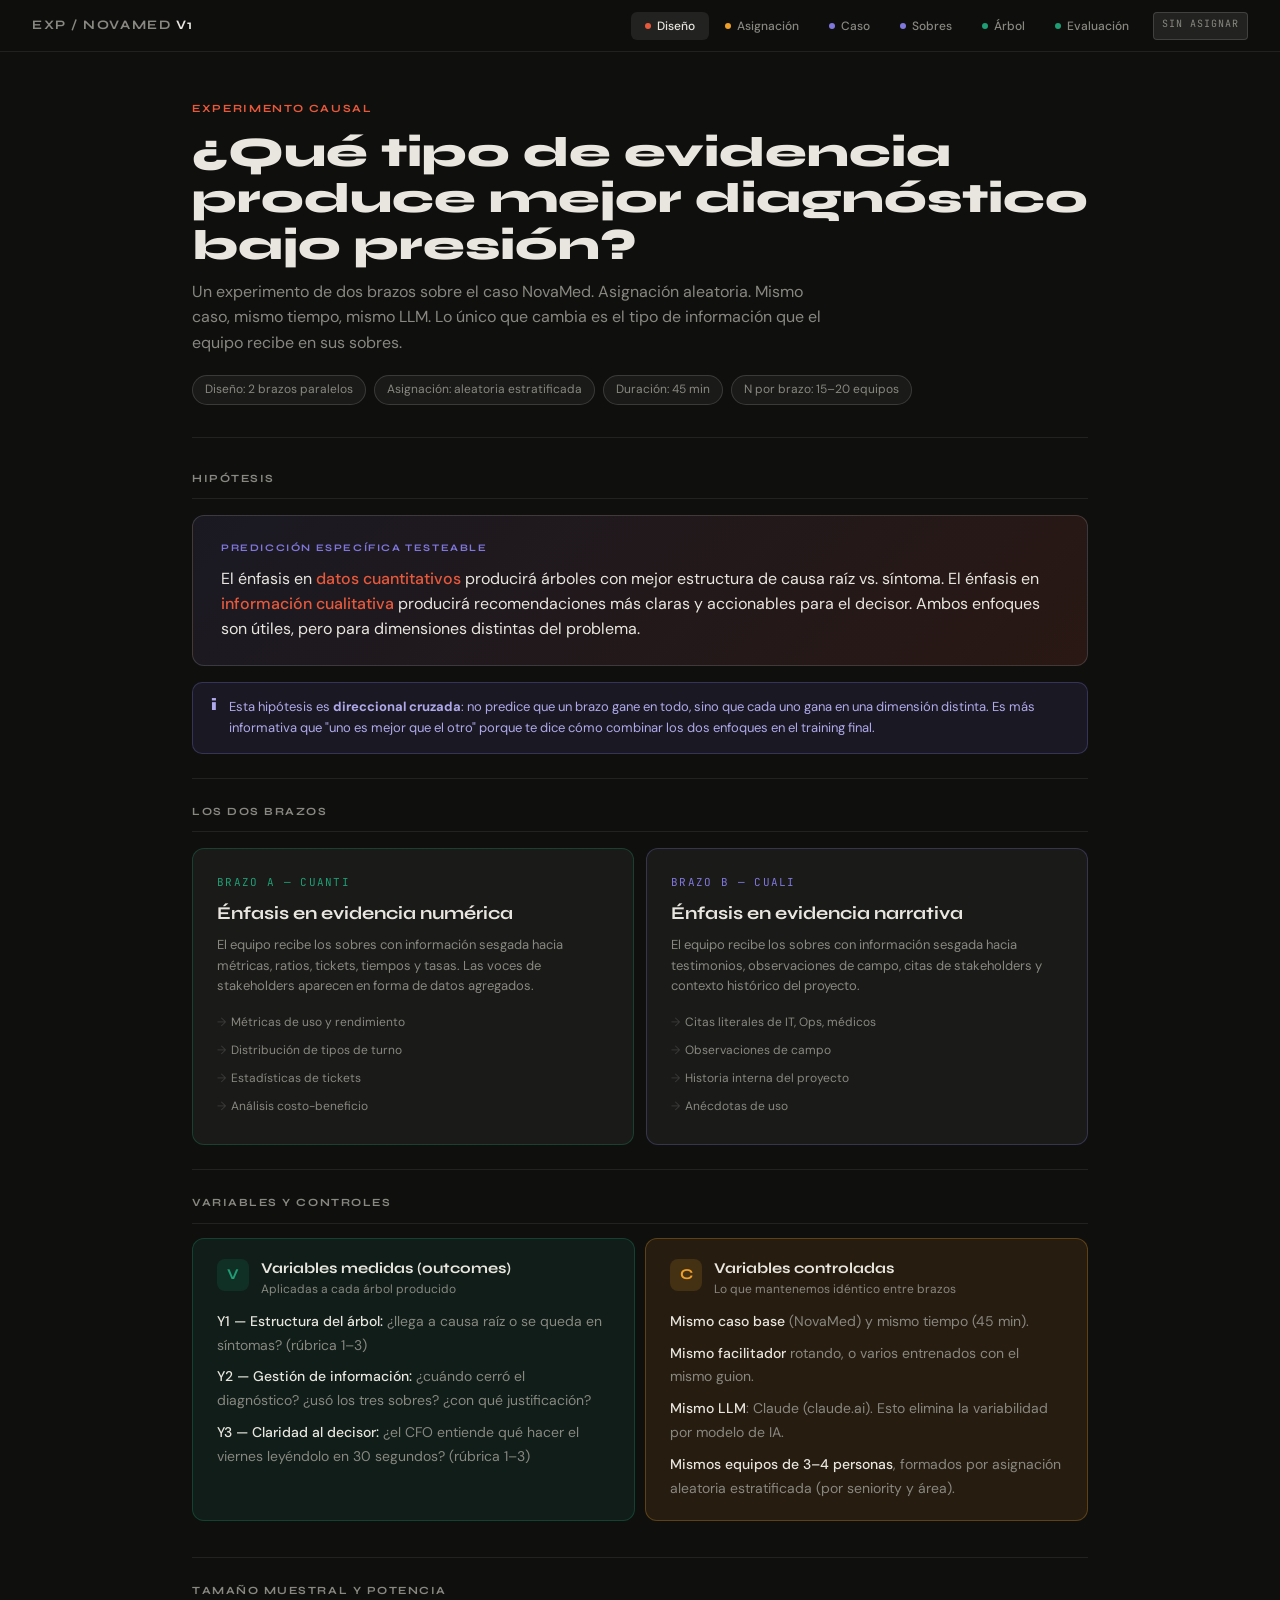
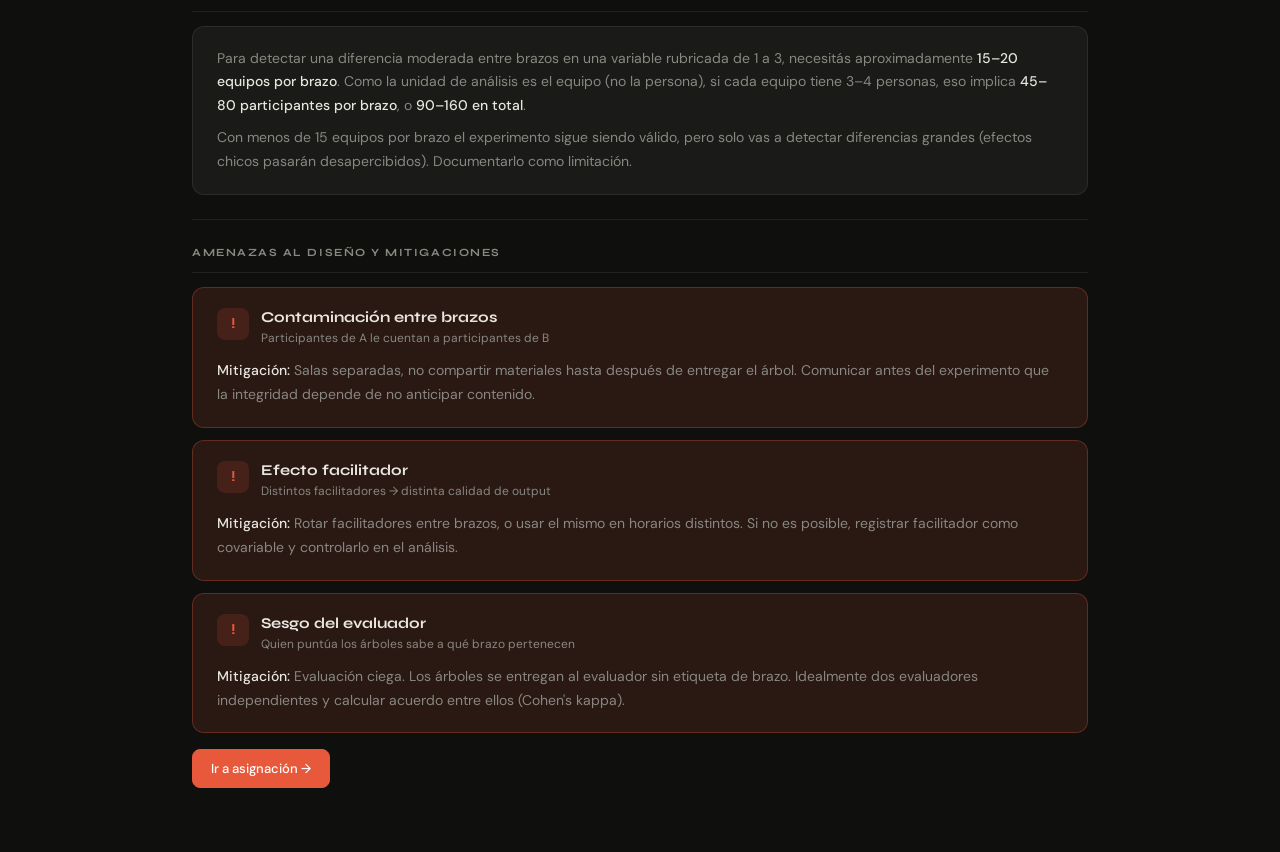
==== index.html @ 2e032b7c "Rename index (1).html to index.html" ====
<!DOCTYPE html>
<html lang="es">
<head>
<meta charset="UTF-8">
<meta name="viewport" content="width=device-width, initial-scale=1.0">
<title>Experimento NovaMed — Cuanti vs. Cuali</title>
<link href="https://fonts.googleapis.com/css2?family=Syne:wght@400;500;700;800&family=DM+Sans:ital,wght@0,300;0,400;0,500;1,300&family=JetBrains+Mono:wght@400;500&display=swap" rel="stylesheet">
<link rel="stylesheet" href="styles.css">
</head>
<body data-brazo="none">

<nav>
  <div class="nav-logo">EXP / NovaMed <strong>v1</strong></div>
  <div class="nav-tabs">
    <button class="nav-tab active" onclick="showSection('diseno')" id="tab-diseno">
      <span class="dot" style="background:var(--coral)"></span> Diseño
    </button>
    <button class="nav-tab" onclick="showSection('asignacion')" id="tab-asignacion">
      <span class="dot" style="background:var(--amber)"></span> Asignación
    </button>
    <button class="nav-tab" onclick="showSection('caso')" id="tab-caso">
      <span class="dot" style="background:var(--purple)"></span> Caso
    </button>
    <button class="nav-tab" onclick="showSection('sobres')" id="tab-sobres">
      <span class="dot" style="background:var(--purple)"></span> Sobres
    </button>
    <button class="nav-tab" onclick="showSection('arbol')" id="tab-arbol">
      <span class="dot" style="background:var(--teal)"></span> Árbol
    </button>
    <button class="nav-tab" onclick="showSection('evaluacion')" id="tab-evaluacion">
      <span class="dot" style="background:var(--teal)"></span> Evaluación
    </button>
    <span class="brazo-badge none" id="brazo-badge">SIN ASIGNAR</span>
  </div>
</nav>

<!-- ================== SECCIÓN 1: DISEÑO DEL EXPERIMENTO ================== -->
<section id="diseno" class="active">
  <div class="hero">
    <div class="case-label">Experimento causal</div>
    <div class="case-title">¿Qué tipo de evidencia produce mejor diagnóstico bajo presión?</div>
    <div class="case-subtitle">Un experimento de dos brazos sobre el caso NovaMed. Asignación aleatoria. Mismo caso, mismo tiempo, mismo LLM. Lo único que cambia es el tipo de información que el equipo recibe en sus sobres.</div>
    <div class="meta-row">
      <span class="meta-chip">Diseño: 2 brazos paralelos</span>
      <span class="meta-chip">Asignación: aleatoria estratificada</span>
      <span class="meta-chip">Duración: 45 min</span>
      <span class="meta-chip">N por brazo: 15–20 equipos</span>
    </div>
  </div>

  <div class="section-label">Hipótesis</div>

  <div class="hypothesis">
    <div class="hypothesis-label">Predicción específica testeable</div>
    <div class="hypothesis-text">
      El énfasis en <em>datos cuantitativos</em> producirá árboles con mejor estructura de causa raíz vs. síntoma. El énfasis en <em>información cualitativa</em> producirá recomendaciones más claras y accionables para el decisor. Ambos enfoques son útiles, pero para dimensiones distintas del problema.
    </div>
  </div>

  <div class="banner info">
    <span class="banner-icon">i</span>
    <div>Esta hipótesis es <strong>direccional cruzada</strong>: no predice que un brazo gane en todo, sino que cada uno gana en una dimensión distinta. Es más informativa que "uno es mejor que el otro" porque te dice cómo combinar los dos enfoques en el training final.</div>
  </div>

  <hr class="divider">
  <div class="section-label">Los dos brazos</div>

  <div class="arm-comparison">
    <div class="arm-card A">
      <div class="arm-label">Brazo A — Cuanti</div>
      <div class="arm-name">Énfasis en evidencia numérica</div>
      <div class="arm-desc">El equipo recibe los sobres con información sesgada hacia métricas, ratios, tickets, tiempos y tasas. Las voces de stakeholders aparecen en forma de datos agregados.</div>
      <ul class="arm-list">
        <li>Métricas de uso y rendimiento</li>
        <li>Distribución de tipos de turno</li>
        <li>Estadísticas de tickets</li>
        <li>Análisis costo-beneficio</li>
      </ul>
    </div>
    <div class="arm-card B">
      <div class="arm-label">Brazo B — Cuali</div>
      <div class="arm-name">Énfasis en evidencia narrativa</div>
      <div class="arm-desc">El equipo recibe los sobres con información sesgada hacia testimonios, observaciones de campo, citas de stakeholders y contexto histórico del proyecto.</div>
      <ul class="arm-list">
        <li>Citas literales de IT, Ops, médicos</li>
        <li>Observaciones de campo</li>
        <li>Historia interna del proyecto</li>
        <li>Anécdotas de uso</li>
      </ul>
    </div>
  </div>

  <hr class="divider">
  <div class="section-label">Variables y controles</div>

  <div class="grid2">
    <div class="card teal">
      <div class="card-header">
        <div class="card-icon">V</div>
        <div>
          <div class="card-title">Variables medidas (outcomes)</div>
          <div class="card-sub">Aplicadas a cada árbol producido</div>
        </div>
      </div>
      <div class="card-body">
        <p><strong>Y1 — Estructura del árbol:</strong> ¿llega a causa raíz o se queda en síntomas? (rúbrica 1–3)</p>
        <p><strong>Y2 — Gestión de información:</strong> ¿cuándo cerró el diagnóstico? ¿usó los tres sobres? ¿con qué justificación?</p>
        <p><strong>Y3 — Claridad al decisor:</strong> ¿el CFO entiende qué hacer el viernes leyéndolo en 30 segundos? (rúbrica 1–3)</p>
      </div>
    </div>
    <div class="card amber">
      <div class="card-header">
        <div class="card-icon">C</div>
        <div>
          <div class="card-title">Variables controladas</div>
          <div class="card-sub">Lo que mantenemos idéntico entre brazos</div>
        </div>
      </div>
      <div class="card-body">
        <p><strong>Mismo caso base</strong> (NovaMed) y mismo tiempo (45 min).</p>
        <p><strong>Mismo facilitador</strong> rotando, o varios entrenados con el mismo guion.</p>
        <p><strong>Mismo LLM</strong>: Claude (claude.ai). Esto elimina la variabilidad por modelo de IA.</p>
        <p><strong>Mismos equipos de 3–4 personas</strong>, formados por asignación aleatoria estratificada (por seniority y área).</p>
      </div>
    </div>
  </div>

  <hr class="divider">
  <div class="section-label">Tamaño muestral y potencia</div>

  <div class="card">
    <div class="card-body">
      <p>Para detectar una diferencia moderada entre brazos en una variable rubricada de 1 a 3, necesitás aproximadamente <strong>15–20 equipos por brazo</strong>. Como la unidad de análisis es el equipo (no la persona), si cada equipo tiene 3–4 personas, eso implica <strong>45–80 participantes por brazo</strong>, o <strong>90–160 en total</strong>.</p>
      <p>Con menos de 15 equipos por brazo el experimento sigue siendo válido, pero solo vas a detectar diferencias grandes (efectos chicos pasarán desapercibidos). Documentarlo como limitación.</p>
    </div>
  </div>

  <hr class="divider">
  <div class="section-label">Amenazas al diseño y mitigaciones</div>

  <div class="card coral">
    <div class="card-header">
      <div class="card-icon">!</div>
      <div>
        <div class="card-title">Contaminación entre brazos</div>
        <div class="card-sub">Participantes de A le cuentan a participantes de B</div>
      </div>
    </div>
    <div class="card-body">
      <p><strong>Mitigación:</strong> Salas separadas, no compartir materiales hasta después de entregar el árbol. Comunicar antes del experimento que la integridad depende de no anticipar contenido.</p>
    </div>
  </div>

  <div class="card coral">
    <div class="card-header">
      <div class="card-icon">!</div>
      <div>
        <div class="card-title">Efecto facilitador</div>
        <div class="card-sub">Distintos facilitadores → distinta calidad de output</div>
      </div>
    </div>
    <div class="card-body">
      <p><strong>Mitigación:</strong> Rotar facilitadores entre brazos, o usar el mismo en horarios distintos. Si no es posible, registrar facilitador como covariable y controlarlo en el análisis.</p>
    </div>
  </div>

  <div class="card coral">
    <div class="card-header">
      <div class="card-icon">!</div>
      <div>
        <div class="card-title">Sesgo del evaluador</div>
        <div class="card-sub">Quien puntúa los árboles sabe a qué brazo pertenecen</div>
      </div>
    </div>
    <div class="card-body">
      <p><strong>Mitigación:</strong> Evaluación ciega. Los árboles se entregan al evaluador sin etiqueta de brazo. Idealmente dos evaluadores independientes y calcular acuerdo entre ellos (Cohen's kappa).</p>
    </div>
  </div>

  <div class="btn-row">
    <button class="btn primary" onclick="showSection('asignacion')">Ir a asignación →</button>
  </div>
</section>


<!-- ================== SECCIÓN 2: ASIGNACIÓN ================== -->
<section id="asignacion">
  <div class="hero">
    <div class="case-label">Randomización</div>
    <div class="case-title">Asignación al brazo</div>
    <div class="case-subtitle">Cada equipo recibe un brazo asignado al azar. La asignación condiciona qué sobres ve y qué materiales recibe. Una vez asignado, no se cambia.</div>
  </div>

  <div class="assignment-box">
    <div class="card-sub" style="margin-bottom:6px;">Tu asignación actual</div>
    <div class="assignment-result" id="assign-display">—</div>
    <div class="assignment-detail" id="assign-detail">Hacé click en el botón para que el sistema te asigne aleatoriamente al brazo cuantitativo (A) o cualitativo (B). La asignación se guarda en tu navegador.</div>
    <div class="btn-row" style="justify-content:center;">
      <button class="btn primary" onclick="randomAssign()">Asignarme aleatoriamente</button>
      <button class="btn ghost" onclick="setBrazo('facilitador')">Soy facilitador (ver todo)</button>
      <button class="btn ghost" onclick="resetBrazo()">Reset</button>
    </div>
  </div>

  <hr class="divider">
  <div class="section-label">Para una corrida real del experimento</div>

  <div class="card">
    <div class="card-body">
      <p>En una corrida real, la asignación no se hace acá. Antes de la sesión:</p>
      <p><strong>1.</strong> Listá a todos los participantes con su seniority (junior/semi-senior/senior) y área (negocio/tech/operaciones).</p>
      <p><strong>2.</strong> Dentro de cada estrato (combinación de seniority y área), asignalos aleatoriamente mitad a A, mitad a B. Esto garantiza balance demográfico entre brazos.</p>
      <p><strong>3.</strong> Formá equipos de 3–4 personas dentro del mismo brazo. Cada equipo es la unidad de análisis. No mezcles brazos en un mismo equipo.</p>
      <p><strong>4.</strong> En el día del experimento, comunicale a cada equipo su brazo y el link de esta página configurado para mostrar solo su contenido.</p>
    </div>
  </div>

  <div class="banner warn">
    <span class="banner-icon">!</span>
    <div>El botón "Asignarme aleatoriamente" de esta página es para que un equipo solo entre a la herramienta. La asignación real, controlada y estratificada, la hace el facilitador antes de la sesión y debe estar documentada en una tabla de asignaciones para el análisis posterior.</div>
  </div>
</section>


<!-- ================== SECCIÓN 3: CASO ================== -->
<section id="caso">
  <div class="hero">
    <div class="case-label">Caso base — idéntico para ambos brazos</div>
    <div class="case-title">NovaMed:<br>el sistema que "funciona bien"</div>
    <div class="case-subtitle">Una clínica lanzó un sistema de turnos online hace 3 meses. IT dice que anda perfecto. Operaciones dice que es un caos. El CFO necesita una respuesta la semana que viene.</div>
    <div class="meta-row">
      <span class="meta-chip">Sector: salud</span>
      <span class="meta-chip">Duración: 45 min</span>
      <span class="meta-chip">Equipos de 3–4 personas</span>
      <span class="meta-chip">Entregable: árbol de problema 1 pág.</span>
    </div>
  </div>

  <div class="section-label">La situación</div>

  <div class="card coral">
    <div class="card-header">
      <div class="card-icon">!</div>
      <div>
        <div class="card-title">El problema que nadie puede definir</div>
        <div class="card-sub">Lo que se sabe al inicio del caso</div>
      </div>
    </div>
    <div class="card-body">
      <p>NovaMed es una red de clínicas medianas. Hace 3 meses implementaron <strong>TurnoFácil</strong>, un sistema de gestión de turnos online comprado a un proveedor externo. El objetivo era reducir la carga en los call centers y modernizar la experiencia de los pacientes.</p>
      <p>Hoy, el Gerente de IT y la Directora de Operaciones tienen versiones completamente opuestas sobre cómo está funcionando. El CFO tiene una reunión con el proveedor el <strong>viernes de la semana que viene</strong> para decidir si renovar o cancelar el contrato.</p>
      <p>Le pidió a tu equipo que le presente un diagnóstico claro en una sola página.</p>
    </div>
  </div>

  <hr class="divider">
  <div class="section-label">Los actores</div>

  <div class="grid2">
    <div class="card">
      <div class="card-header">
        <div class="card-icon" style="background:rgba(29,158,117,0.12);color:var(--teal)">G</div>
        <div>
          <div class="card-title">Gerente de IT</div>
          <div class="card-sub">Martín Sosa — 8 años en la empresa</div>
        </div>
      </div>
      <div class="card-body">
        <p>Lideró la implementación. Dice que el sistema "está funcionando según lo esperado" y que los tickets de soporte son mínimos.</p>
      </div>
      <div class="tags">
        <span class="tag green">Satisfecho</span>
        <span class="tag">Adoptó TurnoFácil</span>
      </div>
    </div>
    <div class="card">
      <div class="card-header">
        <div class="card-icon" style="background:rgba(232,89,60,0.12);color:var(--coral)">D</div>
        <div>
          <div class="card-title">Directora de Operaciones</div>
          <div class="card-sub">Carla Vega — 3 años en la empresa</div>
        </div>
      </div>
      <div class="card-body">
        <p>Dice que desde el lanzamiento el equipo clínico está "apagando incendios todo el día". Sus médicos están usando WhatsApp para coordinar turnos.</p>
      </div>
      <div class="tags">
        <span class="tag red">Disconforme</span>
        <span class="tag">Workaround informal</span>
      </div>
    </div>
    <div class="card">
      <div class="card-header">
        <div class="card-icon" style="background:rgba(239,159,39,0.12);color:var(--amber)">$</div>
        <div>
          <div class="card-title">CFO</div>
          <div class="card-sub">Roberto Hein — recién llegado</div>
        </div>
      </div>
      <div class="card-body">
        <p>Lleva 2 meses en la empresa. No conoce el historial del proyecto. Solo sabe que hay presión presupuestaria y una decisión que tomar.</p>
      </div>
      <div class="tags">
        <span class="tag yellow">Presión de tiempo</span>
        <span class="tag">Sin contexto previo</span>
      </div>
    </div>
    <div class="card">
      <div class="card-header">
        <div class="card-icon" style="background:rgba(127,119,221,0.12);color:var(--purple)">P</div>
        <div>
          <div class="card-title">Proveedor TurnoFácil</div>
          <div class="card-sub">Empresa de software SaaS</div>
        </div>
      </div>
      <div class="card-body">
        <p>Ofrece renovar el contrato y, si se firma, incluye un módulo adicional de "gestión de urgencias" por $40.000 extra.</p>
      </div>
      <div class="tags">
        <span class="tag yellow">Oferta activa</span>
        <span class="tag">Módulo adicional disponible</span>
      </div>
    </div>
  </div>

  <hr class="divider">
  <div class="section-label">Cronología del proyecto</div>

  <div class="card">
    <div class="timeline">
      <div class="tl-item">
        <div class="tl-left"><div class="tl-dot active"></div><div class="tl-line"></div></div>
        <div class="tl-content">
          <div class="tl-title">Mes –6: Decisión de compra</div>
          <div class="tl-body">IT evaluó 3 proveedores. TurnoFácil ganó por precio e integración con el HIS existente. No hubo participación formal de Operaciones en la evaluación.</div>
        </div>
      </div>
      <div class="tl-item">
        <div class="tl-left"><div class="tl-dot"></div><div class="tl-line"></div></div>
        <div class="tl-content">
          <div class="tl-title">Mes –2: Implementación técnica</div>
          <div class="tl-body">El sistema se configuró sobre los tipos de turno del sistema viejo. El módulo de urgencias del proveedor no fue activado porque "no estaba en el alcance original".</div>
        </div>
      </div>
      <div class="tl-item">
        <div class="tl-left"><div class="tl-dot"></div><div class="tl-line"></div></div>
        <div class="tl-content">
          <div class="tl-title">Mes 0: Lanzamiento</div>
          <div class="tl-body">Capacitación de 2 horas al personal administrativo. El equipo clínico (médicos y enfermeros) no recibió capacitación formal.</div>
        </div>
      </div>
      <div class="tl-item">
        <div class="tl-left"><div class="tl-dot"></div><div class="tl-line"></div></div>
        <div class="tl-content">
          <div class="tl-title">Mes +1: Primeras fricciones</div>
          <div class="tl-body">Los médicos reportan que "no sirve para urgencias". Carla Vega lo escala. IT responde: "el sistema funciona, es un problema de adopción".</div>
        </div>
      </div>
      <div class="tl-item">
        <div class="tl-left"><div class="tl-dot active"></div></div>
        <div class="tl-content">
          <div class="tl-title">Mes +3: Hoy — el caso</div>
          <div class="tl-body">El CFO nuevo pide un diagnóstico antes del viernes. Nadie tiene una versión común del problema. Tu equipo entra.</div>
        </div>
      </div>
    </div>
  </div>

  <div class="banner info">
    <span class="banner-icon">→</span>
    <div>Ahora avanzá a la sección <strong>Sobres</strong>. Vas a ver solo los sobres correspondientes a tu brazo asignado.</div>
  </div>
</section>


<!-- ================== SECCIÓN 4: SOBRES (POR BRAZO) ================== -->
<section id="sobres">
  <div class="hero">
    <div class="case-label">Material del caso — según tu brazo</div>
    <div class="case-title">Los tres sobres</div>
    <div class="case-subtitle">La información se entrega en capas. El Sobre 1 es el punto de partida. El Sobre 2 lo decide el equipo. El Sobre 3 tiene un costo de 2 minutos. Los hechos son los mismos en ambos brazos: lo que cambia es el formato de evidencia.</div>
  </div>

  <div class="banner warn" id="no-brazo-banner" style="display:none;">
    <span class="banner-icon">!</span>
    <div>No tenés asignado un brazo todavía. Andá a <a href="#" onclick="showSection('asignacion');return false;" style="color:var(--coral);">Asignación</a> para que el sistema te asigne, o seleccioná "Soy facilitador" para ver ambos brazos.</div>
  </div>

  <!-- ============ BRAZO A — CUANTI ============ -->
  <div class="brazo-only-A">
    <div class="banner info">
      <span class="banner-icon">A</span>
      <div><strong>Brazo A — Cuantitativo.</strong> Vas a recibir evidencia principalmente numérica: tablas, ratios, métricas de uso, distribuciones, costos.</div>
    </div>

    <div class="sobre s1">
      <div class="sobre-label">Sobre 1A — se entrega al inicio</div>
      <div class="card-title" style="margin-bottom:12px;">Datos operacionales y de uso</div>
      <div class="card-body" style="margin-bottom:14px;">
        <p>Reporte automático del sistema y métricas del call center, 90 días post-lanzamiento.</p>
      </div>

      <div class="section-label" style="margin-top:8px;">Métricas técnicas del sistema (fuente: IT)</div>
      <table class="data-table">
        <tr><th>Métrica</th><th class="num">Pre-TurnoFácil</th><th class="num">Post (90d)</th><th class="num">Δ</th></tr>
        <tr><td>Uptime</td><td class="num">—</td><td class="num">99.2%</td><td class="num" style="color:var(--teal)">OK</td></tr>
        <tr><td>Tickets de soporte / mes</td><td class="num">142</td><td class="num">99</td><td class="num" style="color:var(--teal)">–30%</td></tr>
        <tr><td>Tiempo medio de carga (s)</td><td class="num">—</td><td class="num">1.8</td><td class="num">—</td></tr>
        <tr><td>Incidentes críticos / mes</td><td class="num">—</td><td class="num">0</td><td class="num" style="color:var(--teal)">OK</td></tr>
      </table>

      <div class="section-label" style="margin-top:14px;">Métricas operacionales (fuente: Ops)</div>
      <table class="data-table">
        <tr><th>Métrica</th><th class="num">Pre</th><th class="num">Post (90d)</th><th class="num">Δ</th></tr>
        <tr><td>Llamadas al call center / día</td><td class="num">412</td><td class="num">386</td><td class="num">–6%</td></tr>
        <tr><td>Turnos coordinados por WhatsApp</td><td class="num">0</td><td class="num">~120/día</td><td class="num" style="color:var(--coral)">+∞</td></tr>
        <tr><td>Satisfacción de pacientes (NPS)</td><td class="num">—</td><td class="num">67%</td><td class="num">Sin benchmark</td></tr>
        <tr><td>% turnos completados vía sistema</td><td class="num">—</td><td class="num">~40–80%</td><td class="num" style="color:var(--coral)">Inconsistente</td></tr>
      </table>

      <div class="banner warn" style="margin-top:14px;">
        <span class="banner-icon">!</span>
        <div>El % de turnos completados por sistema tiene una banda muy amplia: <strong>IT reporta 80%, Ops reporta 40%</strong>. La diferencia no es ruido — están contando cosas distintas.</div>
      </div>

      <div class="facilitator-note" style="margin-top:14px;">
        <strong>Nota para el facilitador:</strong> Dar 3 minutos para que el equipo lea la tabla, marque inconsistencias y formule una hipótesis cuantitativa del problema central. No responder preguntas todavía.
      </div>
    </div>

    <div class="sobre s2">
      <div class="sobre-label">Sobre 2A — el equipo decide cuándo abrirlo</div>
      <div class="card-title" style="margin-bottom:12px;">Distribución de turnos y métricas de adopción</div>
      <div class="card-body" style="margin-bottom:14px;">
        <p>Análisis detallado de los 90 días post-lanzamiento. Generado por Ops a pedido del CFO.</p>
      </div>

      <div class="section-label" style="margin-top:8px;">Distribución de tipos de turno (n = 27.840 turnos, 90 días)</div>
      <table class="data-table">
        <tr><th>Tipo de turno</th><th class="num">% del total</th><th class="num">% gestionado por TurnoFácil</th><th class="num">% por WhatsApp/call</th></tr>
        <tr><td>Programado (consulta planificada)</td><td class="num">40%</td><td class="num" style="color:var(--teal)">94%</td><td class="num">6%</td></tr>
        <tr><td>Urgencia / mismo día</td><td class="num"><strong style="color:var(--coral)">60%</strong></td><td class="num" style="color:var(--coral)">8%</td><td class="num" style="color:var(--coral)">92%</td></tr>
      </table>

      <div class="section-label" style="margin-top:14px;">Análisis de tickets de IT por categoría</div>
      <table class="data-table">
        <tr><th>Categoría de ticket</th><th class="num">% del volumen</th></tr>
        <tr><td>"Cómo cargo un turno de urgencia" (consulta de uso)</td><td class="num">34%</td></tr>
        <tr><td>"El sistema no me deja hacer X" (limitación funcional)</td><td class="num">28%</td></tr>
        <tr><td>Errores técnicos reales</td><td class="num">12%</td></tr>
        <tr><td>Otros</td><td class="num">26%</td></tr>
      </table>

      <div class="banner warn" style="margin-top:14px;">
        <span class="banner-icon">→</span>
        <div>El 60% de los turnos son urgencias. TurnoFácil resuelve el 94% de los programados, pero solo el 8% de las urgencias. El sistema no falla — está configurado para resolver el problema incorrecto.</div>
      </div>

      <div class="section-label" style="margin-top:14px;">Costo del módulo de urgencias ofrecido</div>
      <table class="data-table">
        <tr><th>Concepto</th><th class="num">Costo</th></tr>
        <tr><td>Activación del módulo de urgencias (propuesta proveedor)</td><td class="num">USD 40.000 / año</td></tr>
        <tr><td>Costo estimado de seguir con WhatsApp (riesgo + tiempo)</td><td class="num">USD 75.000 / año*</td></tr>
        <tr><td>* Estimación basada en horas-médico desperdiciadas y riesgo legal</td><td class="num"></td></tr>
      </table>

      <div class="facilitator-note" style="margin-top:14px;">
        <strong>Nota para el facilitador:</strong> Observar cuándo el equipo abre este sobre. Equipos cuanti suelen abrirlo rápido (buscan más datos). El dato del 60% es el más reencuadrante.
      </div>
    </div>

    <div class="sobre s3">
      <div class="sobre-label">Sobre 3A — solo si el equipo lo pide (cuesta 2 min)</div>
      <div class="card-title" style="margin-bottom:12px;">Análisis del contrato vigente</div>
      <div class="card-body" style="margin-bottom:14px;">
        <p>Revisión legal y económica del contrato firmado con TurnoFácil hace 6 meses.</p>
      </div>

      <div style="background:var(--surface2);border-radius:10px;padding:1.25rem 1.5rem;border:1px solid var(--amber-border);">
        <div style="font-size:12px;color:var(--amber);font-weight:500;margin-bottom:8px;text-transform:uppercase;letter-spacing:0.1em;">Contenido del sobre 3A</div>

        <table class="data-table" style="margin-top:8px;">
          <tr><th>Módulo</th><th>Estado en contrato</th><th class="num">Costo en contrato</th><th>Estado actual</th></tr>
          <tr><td>Turnos programados</td><td>Anexo A</td><td class="num">Incluido</td><td style="color:var(--teal)">Activo</td></tr>
          <tr><td>Reportes y métricas</td><td>Anexo B</td><td class="num">Incluido</td><td style="color:var(--teal)">Activo</td></tr>
          <tr><td>Gestión de urgencias</td><td><strong style="color:var(--coral)">Anexo C, pág. 14</strong></td><td class="num"><strong style="color:var(--coral)">Incluido (USD 0)</strong></td><td style="color:var(--coral)">NO activado</td></tr>
        </table>

        <p style="font-size:13px;color:var(--text);margin-top:12px;line-height:1.6;">El módulo de urgencias <strong>ya está pagado</strong> en el contrato original. Nunca fue activado porque nadie revisó el Anexo C al momento de la implementación. El proveedor está ofreciendo cobrar USD 40.000 por algo que la empresa ya compró.</p>
      </div>

      <div class="facilitator-note" style="margin-top:14px;">
        <strong>Nota para el facilitador:</strong> Este dato reencuadra el problema económico. En el brazo cuanti, suelen llegar acá con un cálculo costo-beneficio ya iniciado.
      </div>
    </div>
  </div>


  <!-- ============ BRAZO B — CUALI ============ -->
  <div class="brazo-only-B">
    <div class="banner info">
      <span class="banner-icon">B</span>
      <div><strong>Brazo B — Cualitativo.</strong> Vas a recibir evidencia principalmente narrativa: citas literales, observaciones de campo, entrevistas, historias internas del proyecto.</div>
    </div>

    <div class="sobre s1">
      <div class="sobre-label">Sobre 1B — se entrega al inicio</div>
      <div class="card-title" style="margin-bottom:12px;">Voces enfrentadas</div>
      <div class="card-body" style="margin-bottom:14px;">
        <p>Dos entrevistas internas hechas por RRHH la semana pasada, a pedido del CFO. Se transcribieron literalmente.</p>
      </div>

      <div class="card" style="margin:0 0 10px;">
        <div class="card-sub" style="margin-bottom:6px;">Entrevista 1 — Martín Sosa, Gerente de IT</div>
        <div class="quote" style="margin-top:0;">"El sistema está funcionando bien. Tuvimos cero incidentes críticos en tres meses. Los tickets de soporte son mínimos. Si los médicos se quejan, es porque no se acostumbran al cambio — siempre pasa lo mismo. En seis meses se va a normalizar."</div>
        <div class="quote">"Yo cumplí con el alcance que me dieron. Si querían urgencias, había que decirlo desde el día uno. Nadie me lo dijo."</div>
        <div class="tags"><span class="tag green">Tono defensivo</span><span class="tag">Confianza en métricas técnicas</span></div>
      </div>

      <div class="card" style="margin:0 0 10px;">
        <div class="card-sub" style="margin-bottom:6px;">Entrevista 2 — Carla Vega, Directora de Operaciones</div>
        <div class="quote" style="margin-top:0;">"Acá hay un caos diario. Mis médicos me piden todos los días que volvamos al sistema anterior. Están usando WhatsApp porque no tienen otra opción. Esto es insostenible."</div>
        <div class="quote">"Yo no participé de la compra. Si me hubieran preguntado, les habría dicho que la mayoría de nuestros turnos son del mismo día. No turnos programados con dos semanas de anticipación, como en una clínica privada."</div>
        <div class="tags"><span class="tag red">Tono de queja sostenida</span><span class="tag">Workaround consolidado</span></div>
      </div>

      <div class="banner warn" style="margin-top:14px;">
        <span class="banner-icon">!</span>
        <div>Las dos personas no se contradicen sobre los hechos — se contradicen sobre <strong>qué cuenta como el problema</strong>. IT mide "sistema funcionando técnicamente". Ops mide "problema operativo resuelto". Las dos versiones pueden ser verdaderas al mismo tiempo.</div>
      </div>

      <div class="facilitator-note" style="margin-top:14px;">
        <strong>Nota para el facilitador:</strong> Dar 3 minutos para que el equipo lea las dos entrevistas y mapee dónde está el desacuerdo. No responder preguntas todavía.
      </div>
    </div>

    <div class="sobre s2">
      <div class="sobre-label">Sobre 2B — el equipo decide cuándo abrirlo</div>
      <div class="card-title" style="margin-bottom:12px;">Voces del piso clínico</div>
      <div class="card-body" style="margin-bottom:14px;">
        <p>Observaciones de campo y entrevistas con médicos y enfermeros del turno mañana de dos clínicas, hechas por una consultora externa hace dos semanas.</p>
      </div>

      <div class="quote">
        "Mirá, yo entiendo que tienen un sistema nuevo. Pero la mayoría de mis pacientes me llaman a las 7 de la mañana porque tienen fiebre y quieren venir a las 10. Eso no es un turno programado, es una urgencia. El sistema no me deja gestionarlas. Entonces uso WhatsApp con mi secretaria, como siempre."
        <div class="quote-author">— Médico de guardia, 12 años en NovaMed</div>
      </div>

      <div class="quote">
        "Yo soy enfermera. Me dieron 2 horas de capacitación. Bien. Pero cuando entró un señor con dolor de pecho y necesitábamos cargar el turno urgente para que lo viera el cardiólogo, no sabía cómo. Lo hice por teléfono. El sistema dice que ese turno no existió."
        <div class="quote-author">— Jefa de Enfermería, sede Caballito</div>
      </div>

      <div class="quote">
        "Acá los turnos son 60% del mismo día, mínimo. Algunos meses más. La gente no planifica ir al médico — va cuando le pasa algo. Eso lo sabe cualquiera que trabaje en salud."
        <div class="quote-author">— Coordinadora médica, sede Belgrano</div>
      </div>

      <div class="quote">
        "Le pregunté a Martín [Sosa, de IT] si el sistema podía hacer urgencias. Me dijo que el módulo existía pero que no se había contratado. Yo asumí que era una decisión de costos. Nadie me explicó que se podía evaluar."
        <div class="quote-author">— Jefe de Admisión, sede Caballito</div>
      </div>

      <div class="banner warn" style="margin-top:14px;">
        <span class="banner-icon">→</span>
        <div>Cuatro voces independientes coinciden: <strong>el 60% de los turnos son urgencias</strong> y <strong>el sistema no las gestiona</strong>. Nadie en IT preguntó esto antes de la compra. Carla Vega lo intuía pero no fue convocada al proceso.</div>
      </div>

      <div class="facilitator-note" style="margin-top:14px;">
        <strong>Nota para el facilitador:</strong> Observar cuándo el equipo abre este sobre. Equipos cuali suelen abrirlo después de discutir las dos versiones del Sobre 1B. Las voces del piso reencuadran el problema con un peso narrativo fuerte.
      </div>
    </div>

    <div class="sobre s3">
      <div class="sobre-label">Sobre 3B — solo si el equipo lo pide (cuesta 2 min)</div>
      <div class="card-title" style="margin-bottom:12px;">La historia del contrato</div>
      <div class="card-body" style="margin-bottom:14px;">
        <p>Entrevista a Lucía Méndez, abogada de la empresa, que firmó el contrato con TurnoFácil hace 6 meses.</p>
      </div>

      <div style="background:var(--surface2);border-radius:10px;padding:1.25rem 1.5rem;border:1px solid var(--amber-border);">
        <div style="font-size:12px;color:var(--amber);font-weight:500;margin-bottom:8px;text-transform:uppercase;letter-spacing:0.1em;">Contenido del sobre 3B</div>

        <div class="quote" style="border-left-color:var(--amber-border);">
          "Yo revisé el contrato desde lo legal. No es mi función revisar el alcance técnico. Cuando lo recibí, ya venía con todos los anexos firmados de hecho por el área que lo había negociado. Yo confirmé que las cláusulas legales estuvieran en orden."
          <div class="quote-author">— Lucía Méndez, abogada interna</div>
        </div>

        <div class="quote" style="border-left-color:var(--amber-border);">
          "El Anexo C, sí, lo leí. Decía 'Gestión de urgencias — incluido en paquete base'. Asumí que IT sabía qué módulos iba a activar. No estaba en mi alcance preguntar."
          <div class="quote-author">— Lucía Méndez</div>
        </div>

        <p style="font-size:13px;color:var(--text);margin-top:12px;line-height:1.6;">El módulo de urgencias <strong>está incluido sin costo adicional</strong> en el Anexo C del contrato vigente, página 14. Nunca fue activado porque el proceso interno trataba al contrato como un trámite legal, no como un mapa de capacidades. El proveedor está ofreciendo cobrar USD 40.000 por algo que ya está pagado.</p>
      </div>

      <div class="facilitator-note" style="margin-top:14px;">
        <strong>Nota para el facilitador:</strong> Este dato reencuadra el problema como uno de proceso. En el brazo cuali, los equipos suelen llegar acá con una hipótesis sobre la fragmentación de roles ("cada uno hizo su parte y nadie miró el todo").
      </div>
    </div>
  </div>

  <hr class="divider">
  <div class="banner info">
    <span class="banner-icon">→</span>
    <div>Una vez que el equipo procesó los sobres, avanzá a la sección <strong>Árbol</strong> para construir el entregable.</div>
  </div>
</section>


<!-- ================== SECCIÓN 5: CONSTRUCTOR DEL ÁRBOL ================== -->
<section id="arbol">
  <div class="hero">
    <div class="case-label">Entregable del equipo</div>
    <div class="case-title">Árbol de problema</div>
    <div class="case-subtitle">Construí tu árbol en la grilla. Cuatro niveles (de Efecto a Causa subyacente) cruzados por cuatro tipos de causa. Cada nodo puede conectarse causalmente con nodos del nivel superior. El JSON exportado es lo que se evalúa.</div>
  </div>

  <div class="tree-builder">
    <div class="tree-toolbar">
      <button class="btn" onclick="addQuickNode('efecto')">+ Efecto</button>
      <button class="btn" onclick="addQuickNode('problema')">+ Problema central</button>
      <button class="btn" onclick="addQuickNode('causa1')">+ Causa raíz</button>
      <button class="btn" onclick="addQuickNode('causa2')">+ Causa subyacente</button>
      <button class="btn ghost" onclick="exportTree()">Exportar JSON</button>
      <button class="btn ghost" onclick="importTreeDialog()">Importar JSON</button>
      <button class="btn ghost" onclick="clearTree()">Limpiar</button>
      <div class="tree-status" id="tree-status">0 nodos · 0 conexiones</div>
    </div>

    <div id="tree-grid-container">
      <!-- La grilla se genera con JS -->
    </div>

    <div class="banner info" style="margin-top:16px;">
      <span class="banner-icon">i</span>
      <div><strong>Cómo construir el árbol:</strong> Click en una celda para agregar un nodo. Click en un nodo existente para editarlo o conectarlo a otro. Las conexiones van de abajo hacia arriba (las causas explican el problema central; el problema central explica el efecto).</div>
    </div>
  </div>

  <hr class="divider">
  <div class="section-label">Recomendación al CFO</div>

  <div class="card">
    <div class="card-body">
      <p>Una vez completado el árbol, escribí <strong>tres recomendaciones</strong> al CFO. Cada una debe responder qué hacer, quién lo hace, y para cuándo.</p>
      <textarea id="rec-1" placeholder="Recomendación 1 — acción inmediata (esta semana)" style="width:100%;min-height:60px;background:var(--bg);border:1px solid var(--border2);border-radius:8px;padding:10px;color:var(--text);font-family:'DM Sans',sans-serif;font-size:13px;margin-top:10px;" oninput="saveState()"></textarea>
      <textarea id="rec-2" placeholder="Recomendación 2 — acción de proceso (próximas 2 semanas)" style="width:100%;min-height:60px;background:var(--bg);border:1px solid var(--border2);border-radius:8px;padding:10px;color:var(--text);font-family:'DM Sans',sans-serif;font-size:13px;margin-top:8px;" oninput="saveState()"></textarea>
      <textarea id="rec-3" placeholder="Recomendación 3 — aprendizaje estructural" style="width:100%;min-height:60px;background:var(--bg);border:1px solid var(--border2);border-radius:8px;padding:10px;color:var(--text);font-family:'DM Sans',sans-serif;font-size:13px;margin-top:8px;" oninput="saveState()"></textarea>
    </div>
  </div>

  <div class="facilitator-note">
    <strong>Para el facilitador:</strong> El JSON exportado contiene la estructura completa del árbol (nodos, conexiones, niveles, columnas) más las tres recomendaciones. Guardalo con un identificador del equipo y del brazo para el análisis posterior. Idealmente entregar a los evaluadores sin la etiqueta del brazo, para evaluación ciega.
  </div>
</section>


<!-- ================== SECCIÓN 6: EVALUACIÓN ================== -->
<section id="evaluacion">
  <div class="hero">
    <div class="case-label">Análisis post-experimento</div>
    <div class="case-title">Rúbrica y análisis</div>
    <div class="case-subtitle">Cómo puntuar los árboles producidos y cómo analizar los resultados para contrastar la hipótesis. La evaluación es ciega: el evaluador no sabe a qué brazo pertenece cada árbol.</div>
  </div>

  <div class="section-label">Rúbrica de evaluación (1–3 por dimensión)</div>

  <div class="card">
    <table class="rubric-table">
      <tr>
        <th style="width:18%">Dimensión</th>
        <th style="width:27%"><span class="score-pill s1">Nivel 1</span></th>
        <th style="width:27%"><span class="score-pill s2">Nivel 2</span></th>
        <th style="width:28%"><span class="score-pill s3">Nivel 3</span></th>
      </tr>
      <tr>
        <td><strong>Y1 — Estructura del árbol</strong><br><span class="card-sub">¿Llega a causa raíz?</span></td>
        <td>Solo identifica efectos o síntomas. No hay distinción entre qué se ve y por qué pasa.</td>
        <td>Identifica causa raíz pero no la distingue claramente de síntomas. Los niveles están mezclados.</td>
        <td>Tres niveles claramente diferenciados. Causa raíz accionable y verificable. Conexiones causales explícitas.</td>
      </tr>
      <tr>
        <td><strong>Y2 — Gestión de información</strong><br><span class="card-sub">¿Cuándo cerró el diagnóstico?</span></td>
        <td>Cerró sin abrir el Sobre 2, o lo abrió y no cambió su hipótesis con la nueva info.</td>
        <td>Abrió el Sobre 2 y actualizó la hipótesis. No pidió Sobre 3 o lo pidió sin justificación clara.</td>
        <td>Abrió el Sobre 2 con hipótesis formulada y pidió el Sobre 3 con una razón explícita ("queremos saber si el módulo está en el contrato").</td>
      </tr>
      <tr>
        <td><strong>Y3 — Claridad al decisor</strong><br><span class="card-sub">¿El CFO entiende qué hacer?</span></td>
        <td>Vago o teórico. El CFO no podría tomar una decisión el viernes con este árbol.</td>
        <td>Recomendación clara pero sin owner o sin plazo. O un solo nivel de acción (no distingue corto/medio/largo).</td>
        <td>Las tres recomendaciones tienen acción + owner + plazo. Distingue acción inmediata, de proceso y estructural.</td>
      </tr>
    </table>
  </div>

  <div class="banner info">
    <span class="banner-icon">i</span>
    <div>Idealmente <strong>dos evaluadores independientes</strong> puntúan cada árbol sin saber el brazo. Después se calcula el acuerdo entre evaluadores (Cohen's kappa &gt; 0.6 es aceptable). Si hay desacuerdo, un tercer evaluador resuelve.</div>
  </div>

  <hr class="divider">
  <div class="section-label">Cómo registrar Y2 durante la sesión</div>

  <div class="card">
    <div class="card-body">
      <p>Y1 e Y3 se evalúan después leyendo el árbol y las recomendaciones. Pero Y2 (gestión de información) requiere observación en vivo. El facilitador registra para cada equipo:</p>
      <p><strong>•</strong> Tiempo (en minutos desde el inicio) en que abrieron el Sobre 2.</p>
      <p><strong>•</strong> Si pidieron el Sobre 3. Si sí, en qué minuto y con qué razón verbal (transcribirla).</p>
      <p><strong>•</strong> Si en algún momento mencionaron explícitamente "el módulo podría estar en el contrato" o equivalente, antes de pedir el Sobre 3.</p>
    </div>
  </div>

  <hr class="divider">
  <div class="section-label">Análisis estadístico</div>

  <div class="card">
    <div class="card-body">
      <p><strong>Test principal (por outcome):</strong> Comparación de medias entre brazo A y brazo B con un test de Mann-Whitney U (no paramétrico, dado que las variables son rúbricas de 1–3 y no se asume normalidad). Reportar mediana de cada brazo + IC 95%.</p>
      <p><strong>Test secundario:</strong> Para evaluar la hipótesis cruzada (cuanti gana en estructura, cuali gana en claridad), reportar los tres tests por separado y discutir el patrón. Si el patrón cruzado se confirma, la conclusión del experimento es más fuerte que cualquier diferencia agregada.</p>
      <p><strong>Tamaño del efecto:</strong> Reportar r (effect size de Mann-Whitney) o Cliff's delta. r &gt; 0.3 es efecto medio; r &gt; 0.5 es grande. Con N pequeño (15-20 por brazo), efectos chicos pasarán desapercibidos. Documentarlo.</p>
      <p><strong>Análisis secundario:</strong> Correlación entre brazo y momento de cierre del diagnóstico. Tiempo en abrir Sobre 2, % de equipos que pidieron Sobre 3, % que llegaron al dato del contrato.</p>
    </div>
  </div>

  <hr class="divider">
  <div class="section-label">Plantilla para registrar los resultados</div>

  <div class="card">
    <div class="card-body" style="margin-bottom:10px;">
      <p>Esta tabla la completa el evaluador (en otra herramienta, después). Acá la dejamos como referencia.</p>
    </div>
    <table class="data-table">
      <tr>
        <th>Equipo</th>
        <th>Brazo (ciego)</th>
        <th class="num">Min. Sobre 2</th>
        <th>Pidió S3</th>
        <th class="num">Y1</th>
        <th class="num">Y2</th>
        <th class="num">Y3</th>
      </tr>
      <tr><td>E01</td><td>?</td><td class="num">—</td><td>—</td><td class="num">—</td><td class="num">—</td><td class="num">—</td></tr>
      <tr><td>E02</td><td>?</td><td class="num">—</td><td>—</td><td class="num">—</td><td class="num">—</td><td class="num">—</td></tr>
      <tr><td>...</td><td>...</td><td class="num">...</td><td>...</td><td class="num">...</td><td class="num">...</td><td class="num">...</td></tr>
    </table>
  </div>

  <hr class="divider">
  <div class="section-label">Lo que vas a poder afirmar</div>

  <div class="grid2">
    <div class="card teal">
      <div class="card-header">
        <div class="card-icon">✓</div>
        <div><div class="card-title">Sí podés afirmar</div></div>
      </div>
      <div class="card-body">
        <p>Con asignación aleatoria y evaluación ciega, las diferencias observadas son atribuibles al tipo de evidencia recibida (cuanti vs. cuali).</p>
        <p>Si el patrón cruzado se confirma (A gana en estructura, B gana en claridad), tenés evidencia para diseñar un training combinado.</p>
      </div>
    </div>
    <div class="card coral">
      <div class="card-header">
        <div class="card-icon">×</div>
        <div><div class="card-title">No podés afirmar</div></div>
      </div>
      <div class="card-body">
        <p>Que el training en general "funciona" (no hay grupo sin training).</p>
        <p>Que el efecto se sostiene en el tiempo (no hay medición posterior).</p>
        <p>Que se transfiere a otros casos (sería válido replicar con un caso distinto).</p>
      </div>
    </div>
  </div>
</section>


<!-- ================== MODAL ================== -->
<div class="modal-backdrop" id="modal" onclick="if(event.target===this)closeModal()">
  <div class="modal">
    <div class="modal-title" id="modal-title">Nodo</div>

    <div class="modal-section">
      <div class="modal-section-label">Nivel</div>
      <select id="modal-nivel" style="width:100%;background:var(--bg);border:1px solid var(--border2);border-radius:6px;padding:8px;color:var(--text);font-family:'DM Sans',sans-serif;font-size:13px;">
        <option value="efecto">Efecto observado</option>
        <option value="problema">Problema central</option>
        <option value="causa1">Causa raíz</option>
        <option value="causa2">Causa subyacente</option>
      </select>
    </div>

    <div class="modal-section">
      <div class="modal-section-label">Tipo de causa (columna)</div>
      <select id="modal-columna" style="width:100%;background:var(--bg);border:1px solid var(--border2);border-radius:6px;padding:8px;color:var(--text);font-family:'DM Sans',sans-serif;font-size:13px;">
        <option value="proceso">Proceso</option>
        <option value="personas">Personas</option>
        <option value="tecnologia">Tecnología</option>
        <option value="gobernanza">Gobernanza</option>
      </select>
    </div>

    <div class="modal-section">
      <div class="modal-section-label">Texto del nodo</div>
      <textarea id="modal-texto" placeholder="Ej: TurnoFácil fue configurado solo para turnos programados"></textarea>
    </div>

    <div class="modal-section">
      <div class="modal-section-label">Causas que lo explican (nodos del nivel inferior)</div>
      <div id="modal-connections" style="display:flex;flex-direction:column;gap:4px;max-height:160px;overflow-y:auto;">
        <div style="font-size:11px;color:var(--muted);font-style:italic;">Sin nodos disponibles para conectar</div>
      </div>
    </div>

    <div class="modal-actions">
      <button class="btn ghost" onclick="deleteNode()" id="modal-delete" style="margin-right:auto;color:var(--coral);">Eliminar nodo</button>
      <button class="btn" onclick="closeModal()">Cancelar</button>
      <button class="btn primary" onclick="saveNode()">Guardar</button>
    </div>
  </div>
</div>

<!-- ================== JAVASCRIPT ================== -->
<script src="app.js"></script>

</body>
</html>
---- styles.css ----
:root {
  --bg: #0F0F0E;
  --surface: #1A1A18;
  --surface2: #222220;
  --border: rgba(255,255,255,0.08);
  --border2: rgba(255,255,255,0.14);
  --text: #E8E6DF;
  --muted: #888780;
  --coral: #E8593C;
  --coral-dim: rgba(232,89,60,0.12);
  --coral-border: rgba(232,89,60,0.3);
  --purple: #7F77DD;
  --purple-dim: rgba(127,119,221,0.1);
  --purple-border: rgba(127,119,221,0.28);
  --teal: #1D9E75;
  --teal-dim: rgba(29,158,117,0.1);
  --teal-border: rgba(29,158,117,0.28);
  --amber: #EF9F27;
  --amber-dim: rgba(239,159,39,0.1);
  --amber-border: rgba(239,159,39,0.28);
}
*, *::before, *::after { box-sizing: border-box; margin: 0; padding: 0; }
html { scroll-behavior: smooth; }
body {
  background: var(--bg);
  color: var(--text);
  font-family: 'DM Sans', sans-serif;
  font-size: 15px;
  line-height: 1.65;
  min-height: 100vh;
}

/* NAV */
nav {
  position: sticky;
  top: 0;
  z-index: 100;
  background: rgba(15,15,14,0.92);
  backdrop-filter: blur(12px);
  border-bottom: 1px solid var(--border);
  padding: 0 2rem;
  display: flex;
  align-items: center;
  gap: 0;
  height: 52px;
}
.nav-logo {
  font-family: 'Syne', sans-serif;
  font-size: 13px;
  font-weight: 700;
  letter-spacing: 0.12em;
  text-transform: uppercase;
  color: var(--muted);
  margin-right: auto;
}
.nav-logo strong { color: var(--text); }
.nav-tabs {
  display: flex;
  gap: 2px;
  flex-wrap: wrap;
}
.nav-tab {
  font-family: 'DM Sans', sans-serif;
  font-size: 12px;
  font-weight: 500;
  padding: 6px 14px;
  border-radius: 6px;
  border: none;
  background: transparent;
  color: var(--muted);
  cursor: pointer;
  transition: color 0.15s, background 0.15s;
  text-decoration: none;
  display: flex;
  align-items: center;
  gap: 6px;
}
.nav-tab:hover { color: var(--text); background: var(--surface); }
.nav-tab.active { color: var(--text); background: var(--surface2); }
.nav-tab .dot {
  width: 6px; height: 6px; border-radius: 50%;
  display: inline-block;
}
.brazo-badge {
  font-family: 'JetBrains Mono', monospace;
  font-size: 10px;
  padding: 3px 8px;
  border-radius: 4px;
  margin-left: 8px;
  text-transform: uppercase;
  letter-spacing: 0.1em;
}
.brazo-badge.A { background: var(--teal-dim); color: var(--teal); border: 1px solid var(--teal-border); }
.brazo-badge.B { background: var(--purple-dim); color: var(--purple); border: 1px solid var(--purple-border); }
.brazo-badge.none { background: var(--surface2); color: var(--muted); border: 1px solid var(--border2); }

/* SECTIONS */
section {
  max-width: 960px;
  margin: 0 auto;
  padding: 3rem 2rem 4rem;
  display: none;
}
section.active { display: block; }

/* HERO */
.hero {
  border-bottom: 1px solid var(--border);
  padding-bottom: 2rem;
  margin-bottom: 2rem;
}
.case-label {
  font-family: 'Syne', sans-serif;
  font-size: 11px;
  font-weight: 700;
  letter-spacing: 0.15em;
  text-transform: uppercase;
  color: var(--coral);
  margin-bottom: 12px;
}
.case-title {
  font-family: 'Syne', sans-serif;
  font-size: clamp(28px, 4vw, 42px);
  font-weight: 800;
  line-height: 1.1;
  color: var(--text);
  margin-bottom: 10px;
}
.case-subtitle {
  font-size: 16px;
  color: var(--muted);
  max-width: 640px;
  line-height: 1.6;
}
.meta-row {
  display: flex;
  flex-wrap: wrap;
  gap: 8px;
  margin-top: 20px;
}
.meta-chip {
  font-size: 12px;
  padding: 4px 12px;
  border-radius: 20px;
  border: 1px solid var(--border2);
  color: var(--muted);
  background: var(--surface);
}

/* CARD */
.card {
  background: var(--surface);
  border: 1px solid var(--border);
  border-radius: 12px;
  padding: 1.25rem 1.5rem;
  margin-bottom: 12px;
}
.card-header {
  display: flex;
  align-items: flex-start;
  gap: 12px;
  margin-bottom: 10px;
}
.card-icon {
  width: 32px; height: 32px;
  border-radius: 8px;
  display: flex; align-items: center; justify-content: center;
  font-size: 15px;
  font-family: 'Syne', sans-serif;
  font-weight: 700;
  flex-shrink: 0;
}
.card-title {
  font-family: 'Syne', sans-serif;
  font-size: 15px;
  font-weight: 700;
  color: var(--text);
  line-height: 1.3;
}
.card-sub {
  font-size: 12px;
  color: var(--muted);
  margin-top: 2px;
}
.card-body {
  font-size: 14px;
  color: var(--muted);
  line-height: 1.7;
}
.card-body p { margin-bottom: 8px; }
.card-body p:last-child { margin-bottom: 0; }
.card-body strong { color: var(--text); font-weight: 500; }

/* ACCENT CARDS */
.card.coral { border-color: var(--coral-border); background: var(--coral-dim); }
.card.coral .card-icon { background: rgba(232,89,60,0.15); color: var(--coral); }
.card.purple { border-color: var(--purple-border); background: var(--purple-dim); }
.card.purple .card-icon { background: rgba(127,119,221,0.15); color: var(--purple); }
.card.teal { border-color: var(--teal-border); background: var(--teal-dim); }
.card.teal .card-icon { background: rgba(29,158,117,0.15); color: var(--teal); }
.card.amber { border-color: var(--amber-border); background: var(--amber-dim); }
.card.amber .card-icon { background: rgba(239,159,39,0.15); color: var(--amber); }

/* GRID */
.grid2 { display: grid; grid-template-columns: 1fr 1fr; gap: 10px; }
.grid3 { display: grid; grid-template-columns: 1fr 1fr 1fr; gap: 10px; }

/* TAGS */
.tags { display: flex; flex-wrap: wrap; gap: 6px; margin-top: 10px; }
.tag {
  font-size: 12px;
  padding: 3px 10px;
  border-radius: 4px;
  background: var(--surface2);
  border: 1px solid var(--border2);
  color: var(--muted);
}
.tag.red { background: rgba(226,75,74,0.1); border-color: rgba(226,75,74,0.25); color: #F09595; }
.tag.green { background: rgba(99,153,34,0.1); border-color: rgba(99,153,34,0.25); color: #97C459; }
.tag.yellow { background: rgba(239,159,39,0.1); border-color: rgba(239,159,39,0.25); color: var(--amber); }

/* SOBRE */
.sobre {
  border: 1px dashed var(--border2);
  border-radius: 12px;
  padding: 1.25rem 1.5rem;
  margin-bottom: 12px;
  position: relative;
}
.sobre-label {
  font-family: 'Syne', sans-serif;
  font-size: 10px;
  font-weight: 700;
  letter-spacing: 0.14em;
  text-transform: uppercase;
  position: absolute;
  top: -9px;
  left: 16px;
  background: var(--bg);
  padding: 0 8px;
}
.sobre.s1 { border-color: var(--coral-border); }
.sobre.s1 .sobre-label { color: var(--coral); }
.sobre.s2 { border-color: var(--purple-border); }
.sobre.s2 .sobre-label { color: var(--purple); }
.sobre.s3 { border-color: var(--amber-border); }
.sobre.s3 .sobre-label { color: var(--amber); }

/* QUOTE */
.quote {
  border-left: 2px solid var(--border2);
  padding: 8px 14px;
  margin: 10px 0;
  font-style: italic;
  color: var(--muted);
  font-size: 13px;
  line-height: 1.6;
}
.quote-author {
  font-style: normal;
  font-size: 12px;
  color: var(--muted);
  margin-top: 4px;
  opacity: 0.7;
}

/* SECTION LABEL */
.section-label {
  font-family: 'Syne', sans-serif;
  font-size: 11px;
  font-weight: 700;
  letter-spacing: 0.14em;
  text-transform: uppercase;
  color: var(--muted);
  margin-bottom: 14px;
  padding-bottom: 10px;
  border-bottom: 1px solid var(--border);
}

/* DIVIDER */
.divider { border: none; border-top: 1px solid var(--border); margin: 24px 0; }

/* FACILITATOR NOTE */
.facilitator-note {
  background: var(--surface2);
  border: 1px dashed var(--border2);
  border-radius: 10px;
  padding: 12px 16px;
  font-size: 12px;
  color: var(--muted);
  margin-top: 12px;
  line-height: 1.6;
}
.facilitator-note strong { color: var(--text); font-weight: 500; }

/* BUTTONS */
.btn {
  font-family: 'DM Sans', sans-serif;
  font-size: 13px;
  font-weight: 500;
  padding: 10px 18px;
  border-radius: 8px;
  border: 1px solid var(--border2);
  background: var(--surface);
  color: var(--text);
  cursor: pointer;
  transition: all 0.15s;
  text-decoration: none;
  display: inline-block;
}
.btn:hover { background: var(--surface2); border-color: rgba(255,255,255,0.25); }
.btn.primary { background: var(--coral); border-color: var(--coral); color: #fff; }
.btn.primary:hover { background: #d24d34; }
.btn.ghost { background: transparent; }
.btn-row { display: flex; gap: 8px; flex-wrap: wrap; margin-top: 16px; }

/* HYPOTHESIS BOX */
.hypothesis {
  background: linear-gradient(135deg, var(--purple-dim), var(--coral-dim));
  border: 1px solid var(--border2);
  border-radius: 12px;
  padding: 1.5rem 1.75rem;
  margin: 16px 0;
}
.hypothesis-label {
  font-family: 'Syne', sans-serif;
  font-size: 10px;
  font-weight: 700;
  letter-spacing: 0.16em;
  text-transform: uppercase;
  color: var(--purple);
  margin-bottom: 10px;
}
.hypothesis-text {
  font-size: 16px;
  line-height: 1.55;
  color: var(--text);
  font-weight: 400;
}
.hypothesis-text em {
  font-style: normal;
  color: var(--coral);
  font-weight: 500;
}

/* ASSIGNMENT */
.assignment-box {
  background: var(--surface);
  border: 1px solid var(--border);
  border-radius: 12px;
  padding: 2rem;
  text-align: center;
  margin: 16px 0;
}
.assignment-result {
  font-family: 'Syne', sans-serif;
  font-size: 32px;
  font-weight: 800;
  margin: 16px 0 8px;
}
.assignment-result.A { color: var(--teal); }
.assignment-result.B { color: var(--purple); }
.assignment-detail {
  font-size: 13px;
  color: var(--muted);
  max-width: 480px;
  margin: 0 auto;
}

/* ARM CARDS */
.arm-comparison {
  display: grid;
  grid-template-columns: 1fr 1fr;
  gap: 12px;
  margin: 16px 0;
}
.arm-card {
  border-radius: 12px;
  padding: 1.5rem;
  border: 1px solid var(--border2);
  background: var(--surface);
}
.arm-card.A { border-color: var(--teal-border); }
.arm-card.B { border-color: var(--purple-border); }
.arm-label {
  font-family: 'JetBrains Mono', monospace;
  font-size: 11px;
  text-transform: uppercase;
  letter-spacing: 0.12em;
  margin-bottom: 8px;
}
.arm-card.A .arm-label { color: var(--teal); }
.arm-card.B .arm-label { color: var(--purple); }
.arm-name {
  font-family: 'Syne', sans-serif;
  font-size: 18px;
  font-weight: 700;
  margin-bottom: 6px;
}
.arm-desc { font-size: 13px; color: var(--muted); line-height: 1.6; }
.arm-list { font-size: 12px; color: var(--muted); margin-top: 12px; padding-left: 0; list-style: none; }
.arm-list li { padding: 4px 0; padding-left: 14px; position: relative; }
.arm-list li::before { content: '→'; position: absolute; left: 0; color: var(--border2); }

/* TREE BUILDER */
.tree-builder {
  background: var(--surface);
  border: 1px solid var(--border);
  border-radius: 12px;
  padding: 1.5rem;
  margin: 16px 0;
}
.tree-grid {
  display: grid;
  gap: 1px;
  background: var(--border);
  border: 1px solid var(--border);
  border-radius: 8px;
  overflow: hidden;
}
.tree-header {
  display: grid;
  background: var(--surface2);
  font-family: 'Syne', sans-serif;
  font-size: 10px;
  font-weight: 700;
  letter-spacing: 0.12em;
  text-transform: uppercase;
}
.tree-header-row {
  padding: 10px 12px;
  color: var(--muted);
  border-right: 1px solid var(--border);
  text-align: center;
}
.tree-header-row:last-child { border-right: none; }
.tree-level-label {
  background: var(--surface2);
  padding: 12px;
  font-family: 'Syne', sans-serif;
  font-size: 11px;
  font-weight: 700;
  letter-spacing: 0.1em;
  text-transform: uppercase;
  display: flex;
  align-items: center;
  justify-content: center;
  text-align: center;
}
.tree-level-label.efecto { color: var(--coral); }
.tree-level-label.problema { color: var(--purple); }
.tree-level-label.causa1 { color: var(--amber); }
.tree-level-label.causa2 { color: var(--teal); }
.tree-cell {
  background: var(--surface);
  padding: 8px;
  min-height: 90px;
  display: flex;
  flex-direction: column;
  gap: 4px;
}
.tree-cell:hover { background: var(--surface2); }
.tree-add {
  border: 1px dashed var(--border2);
  border-radius: 6px;
  padding: 8px;
  font-size: 11px;
  color: var(--muted);
  cursor: pointer;
  text-align: center;
  background: transparent;
  width: 100%;
  transition: all 0.15s;
}
.tree-add:hover { border-color: var(--text); color: var(--text); }
.tree-node-card {
  border-radius: 6px;
  padding: 8px 10px;
  font-size: 11px;
  line-height: 1.4;
  cursor: pointer;
  position: relative;
  border: 1px solid;
  transition: all 0.15s;
}
.tree-node-card.efecto { border-color: var(--coral-border); background: var(--coral-dim); color: #F0997B; }
.tree-node-card.problema { border-color: var(--purple-border); background: var(--purple-dim); color: #AFA9EC; }
.tree-node-card.causa1 { border-color: var(--amber-border); background: var(--amber-dim); color: #FAC775; }
.tree-node-card.causa2 { border-color: var(--teal-border); background: var(--teal-dim); color: #6FCAA3; }
.tree-node-card:hover { transform: translateY(-1px); }
.tree-node-card.connecting { box-shadow: 0 0 0 2px var(--coral); }
.tree-node-card.linked { box-shadow: 0 0 0 2px var(--teal); }
.tree-node-connections {
  font-family: 'JetBrains Mono', monospace;
  font-size: 9px;
  margin-top: 4px;
  opacity: 0.6;
}
.tree-toolbar {
  display: flex;
  gap: 8px;
  flex-wrap: wrap;
  margin-bottom: 16px;
  align-items: center;
}
.tree-status {
  font-size: 11px;
  font-family: 'JetBrains Mono', monospace;
  color: var(--muted);
  margin-left: auto;
}

/* MODAL */
.modal-backdrop {
  position: fixed;
  top: 0; left: 0; right: 0; bottom: 0;
  background: rgba(0,0,0,0.7);
  display: none;
  align-items: center;
  justify-content: center;
  z-index: 200;
  backdrop-filter: blur(4px);
}
.modal-backdrop.show { display: flex; }
.modal {
  background: var(--surface);
  border: 1px solid var(--border2);
  border-radius: 12px;
  padding: 1.5rem;
  width: 90%;
  max-width: 500px;
  max-height: 80vh;
  overflow-y: auto;
}
.modal-title {
  font-family: 'Syne', sans-serif;
  font-size: 15px;
  font-weight: 700;
  margin-bottom: 12px;
}
.modal textarea {
  width: 100%;
  min-height: 100px;
  background: var(--bg);
  border: 1px solid var(--border2);
  border-radius: 8px;
  padding: 10px;
  color: var(--text);
  font-family: 'DM Sans', sans-serif;
  font-size: 13px;
  line-height: 1.5;
  resize: vertical;
}
.modal textarea:focus { outline: none; border-color: var(--purple); }
.modal-actions {
  display: flex;
  gap: 8px;
  justify-content: flex-end;
  margin-top: 14px;
}
.modal-section { margin-bottom: 12px; }
.modal-section-label {
  font-size: 11px;
  color: var(--muted);
  text-transform: uppercase;
  letter-spacing: 0.08em;
  margin-bottom: 6px;
  font-family: 'Syne', sans-serif;
}

/* RUBRIC */
.rubric-table {
  width: 100%;
  border-collapse: collapse;
  font-size: 13px;
}
.rubric-table th, .rubric-table td {
  padding: 12px;
  text-align: left;
  border-bottom: 1px solid var(--border);
  vertical-align: top;
}
.rubric-table th {
  font-family: 'Syne', sans-serif;
  font-size: 11px;
  letter-spacing: 0.1em;
  text-transform: uppercase;
  color: var(--muted);
  font-weight: 700;
  background: var(--surface2);
}
.rubric-table tr:hover td { background: var(--surface); }
.score-pill {
  display: inline-block;
  font-family: 'JetBrains Mono', monospace;
  font-size: 11px;
  padding: 2px 8px;
  border-radius: 4px;
  font-weight: 500;
}
.score-pill.s1 { background: rgba(232,89,60,0.15); color: var(--coral); }
.score-pill.s2 { background: rgba(239,159,39,0.15); color: var(--amber); }
.score-pill.s3 { background: rgba(29,158,117,0.15); color: var(--teal); }

/* CODE BLOCK */
.code-block {
  background: var(--bg);
  border: 1px solid var(--border);
  border-radius: 8px;
  padding: 14px;
  font-family: 'JetBrains Mono', monospace;
  font-size: 12px;
  line-height: 1.5;
  color: var(--muted);
  overflow-x: auto;
  white-space: pre;
  margin: 12px 0;
}

/* TIMELINE (for case) */
.timeline { display: flex; flex-direction: column; gap: 0; }
.tl-item { display: flex; gap: 16px; padding-bottom: 20px; position: relative; }
.tl-item:last-child { padding-bottom: 0; }
.tl-left { display: flex; flex-direction: column; align-items: center; flex-shrink: 0; width: 32px; }
.tl-dot { width: 10px; height: 10px; border-radius: 50%; border: 2px solid var(--border2); background: var(--bg); flex-shrink: 0; margin-top: 5px; }
.tl-dot.active { background: var(--coral); border-color: var(--coral); }
.tl-line { flex: 1; width: 1px; background: var(--border); margin-top: 4px; }
.tl-item:last-child .tl-line { display: none; }
.tl-content { flex: 1; padding-bottom: 4px; }
.tl-title { font-family: 'Syne', sans-serif; font-size: 13px; font-weight: 700; color: var(--text); margin-bottom: 4px; }
.tl-body { font-size: 13px; color: var(--muted); line-height: 1.6; }

/* CALLOUT BANNER */
.banner {
  border-radius: 10px;
  padding: 14px 18px;
  font-size: 13px;
  line-height: 1.6;
  margin: 12px 0;
  display: flex;
  align-items: flex-start;
  gap: 12px;
}
.banner.info { background: var(--purple-dim); border: 1px solid var(--purple-border); color: #AFA9EC; }
.banner.warn { background: var(--amber-dim); border: 1px solid var(--amber-border); color: #FAC775; }
.banner-icon {
  font-family: 'Syne', sans-serif;
  font-size: 16px;
  font-weight: 800;
  line-height: 1;
}

/* SHOW/HIDE BY BRAZO */
.brazo-only-A, .brazo-only-B { display: none; }
body[data-brazo="A"] .brazo-only-A { display: block; }
body[data-brazo="B"] .brazo-only-B { display: block; }
body[data-brazo="facilitador"] .brazo-only-A,
body[data-brazo="facilitador"] .brazo-only-B { display: block; }

/* DATA TABLE */
.data-table {
  width: 100%;
  border-collapse: collapse;
  font-size: 12px;
  font-family: 'JetBrains Mono', monospace;
  margin: 8px 0;
}
.data-table td, .data-table th {
  padding: 6px 10px;
  border-bottom: 1px solid var(--border);
  text-align: left;
}
.data-table th { color: var(--muted); font-weight: 500; text-transform: uppercase; font-size: 10px; letter-spacing: 0.1em; }
.data-table td { color: var(--text); }
.data-table .num { text-align: right; }

/* RESPONSIVE */
@media (max-width: 760px) {
  .grid2, .grid3, .arm-comparison { grid-template-columns: 1fr; }
  nav { padding: 0 1rem; height: auto; flex-direction: column; align-items: flex-start; padding: 8px 1rem; }
  .nav-logo { margin-bottom: 4px; }
  section { padding: 2rem 1rem; }
  .tree-grid { font-size: 10px; }
}
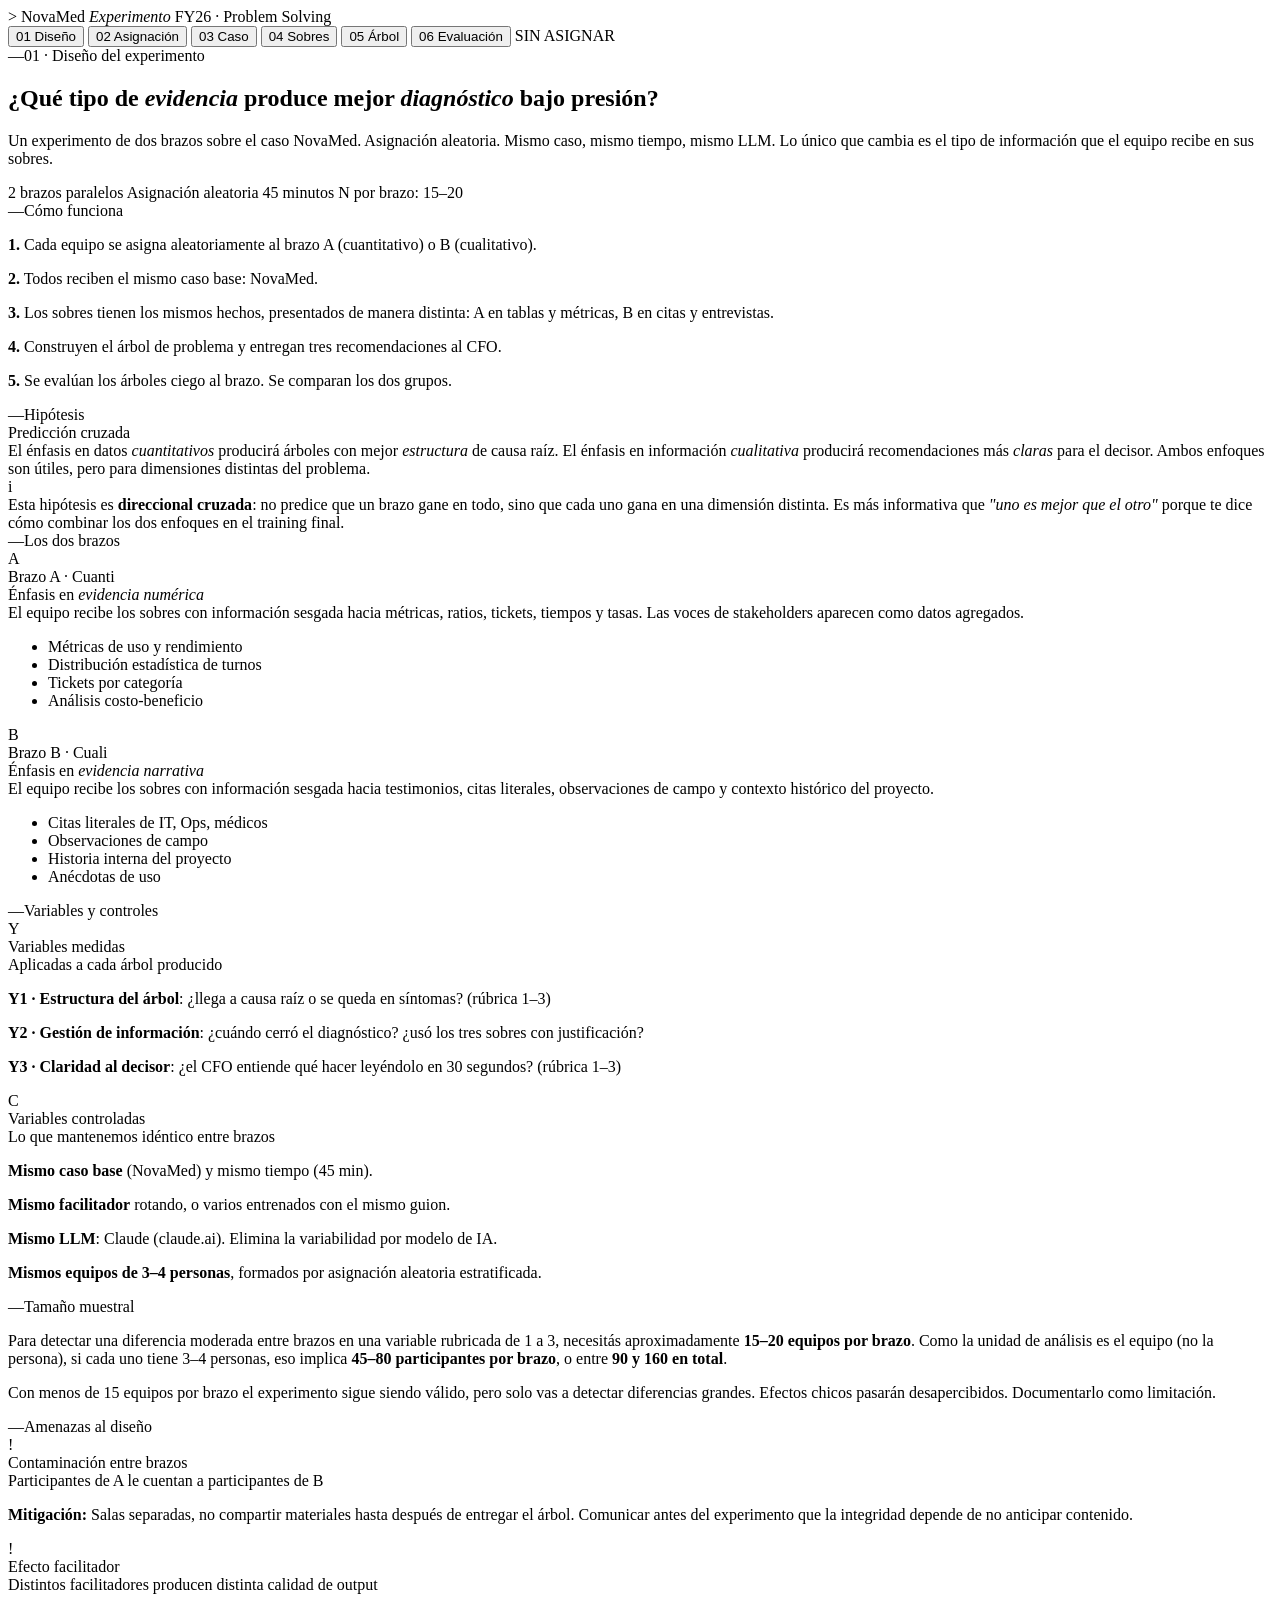
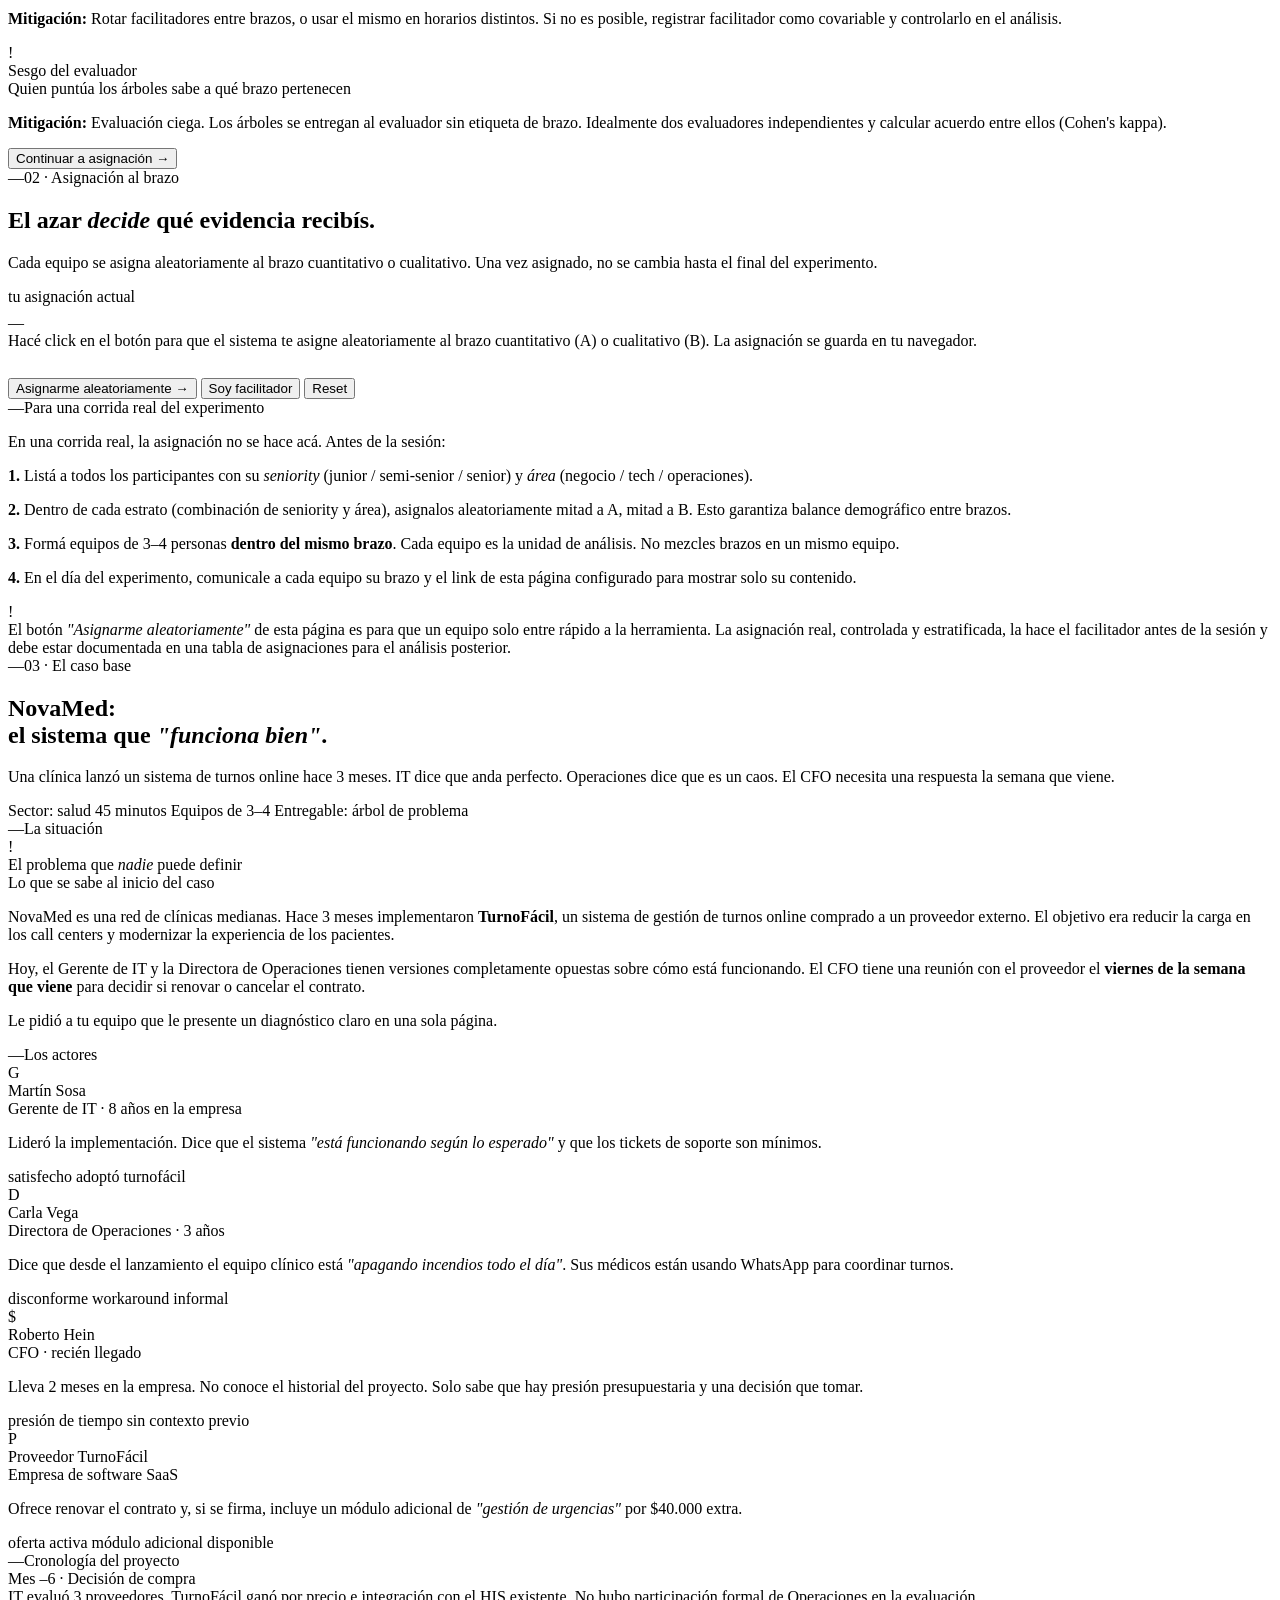
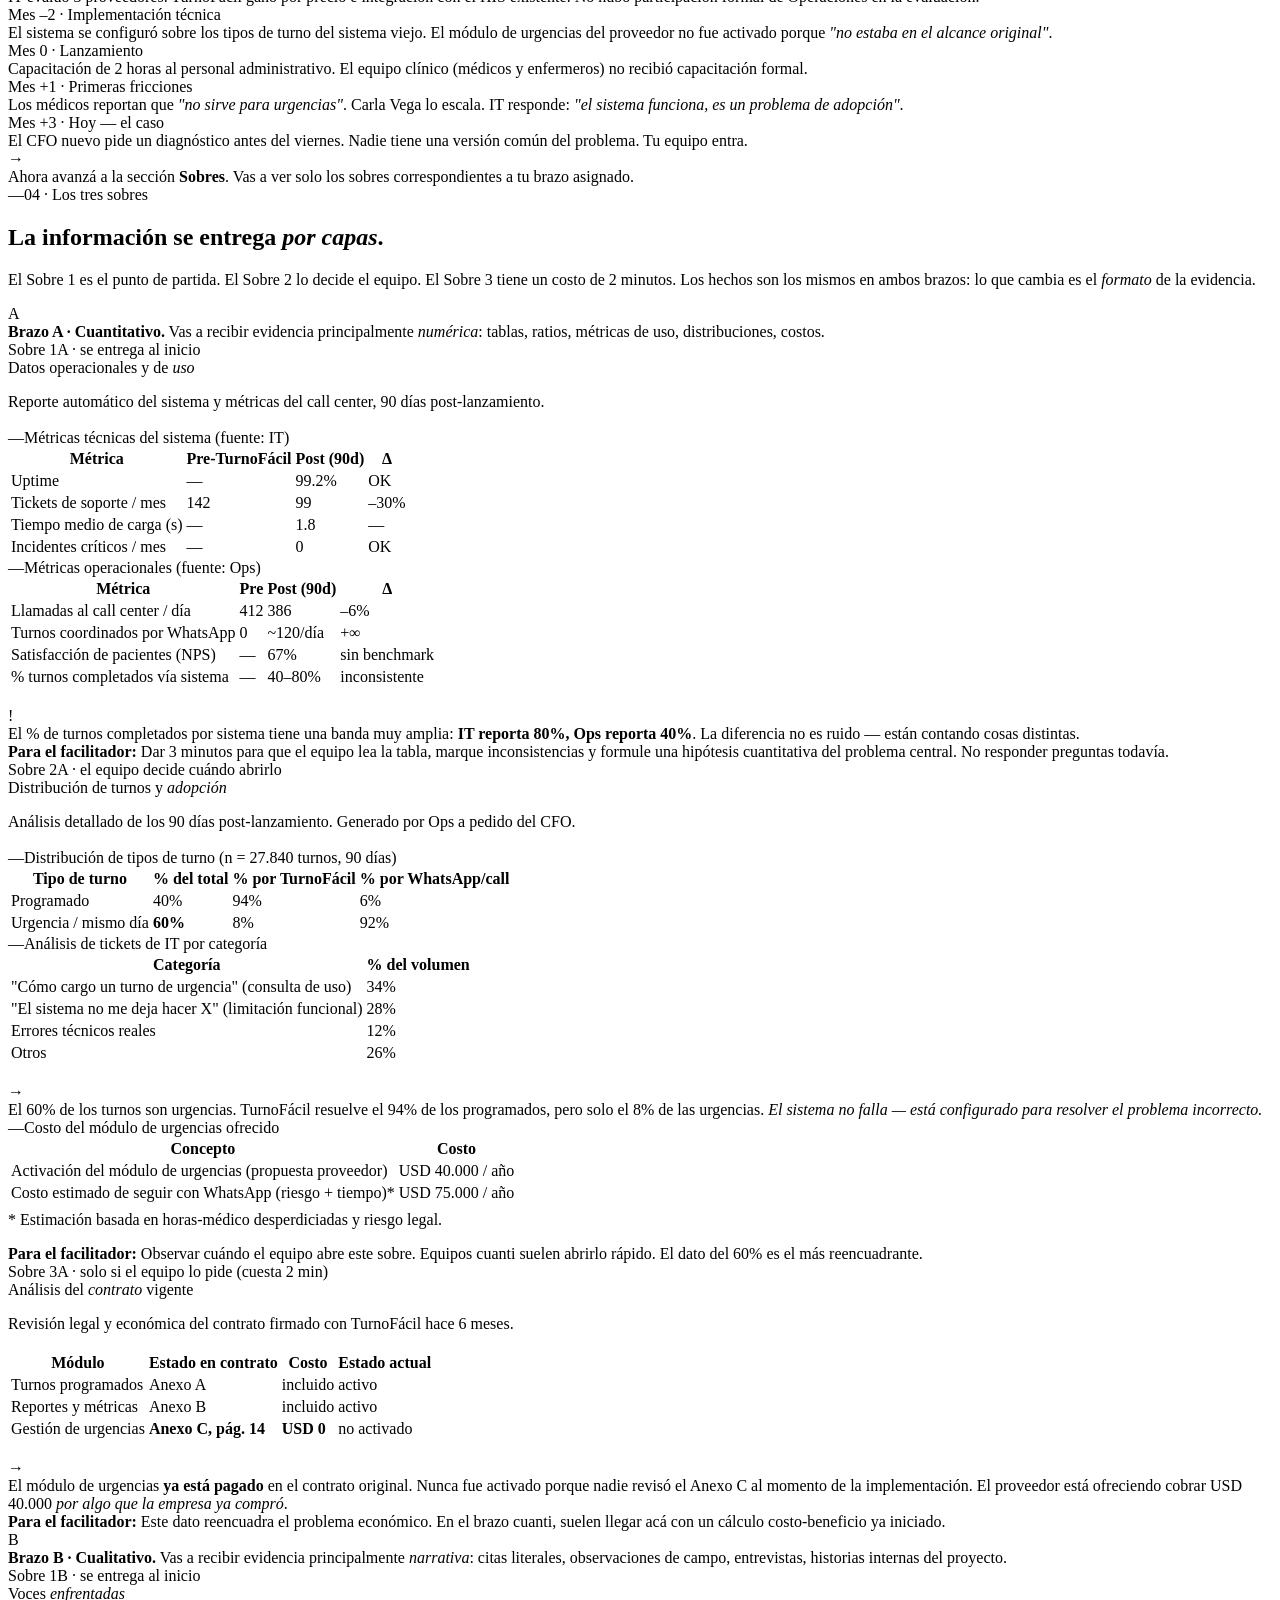
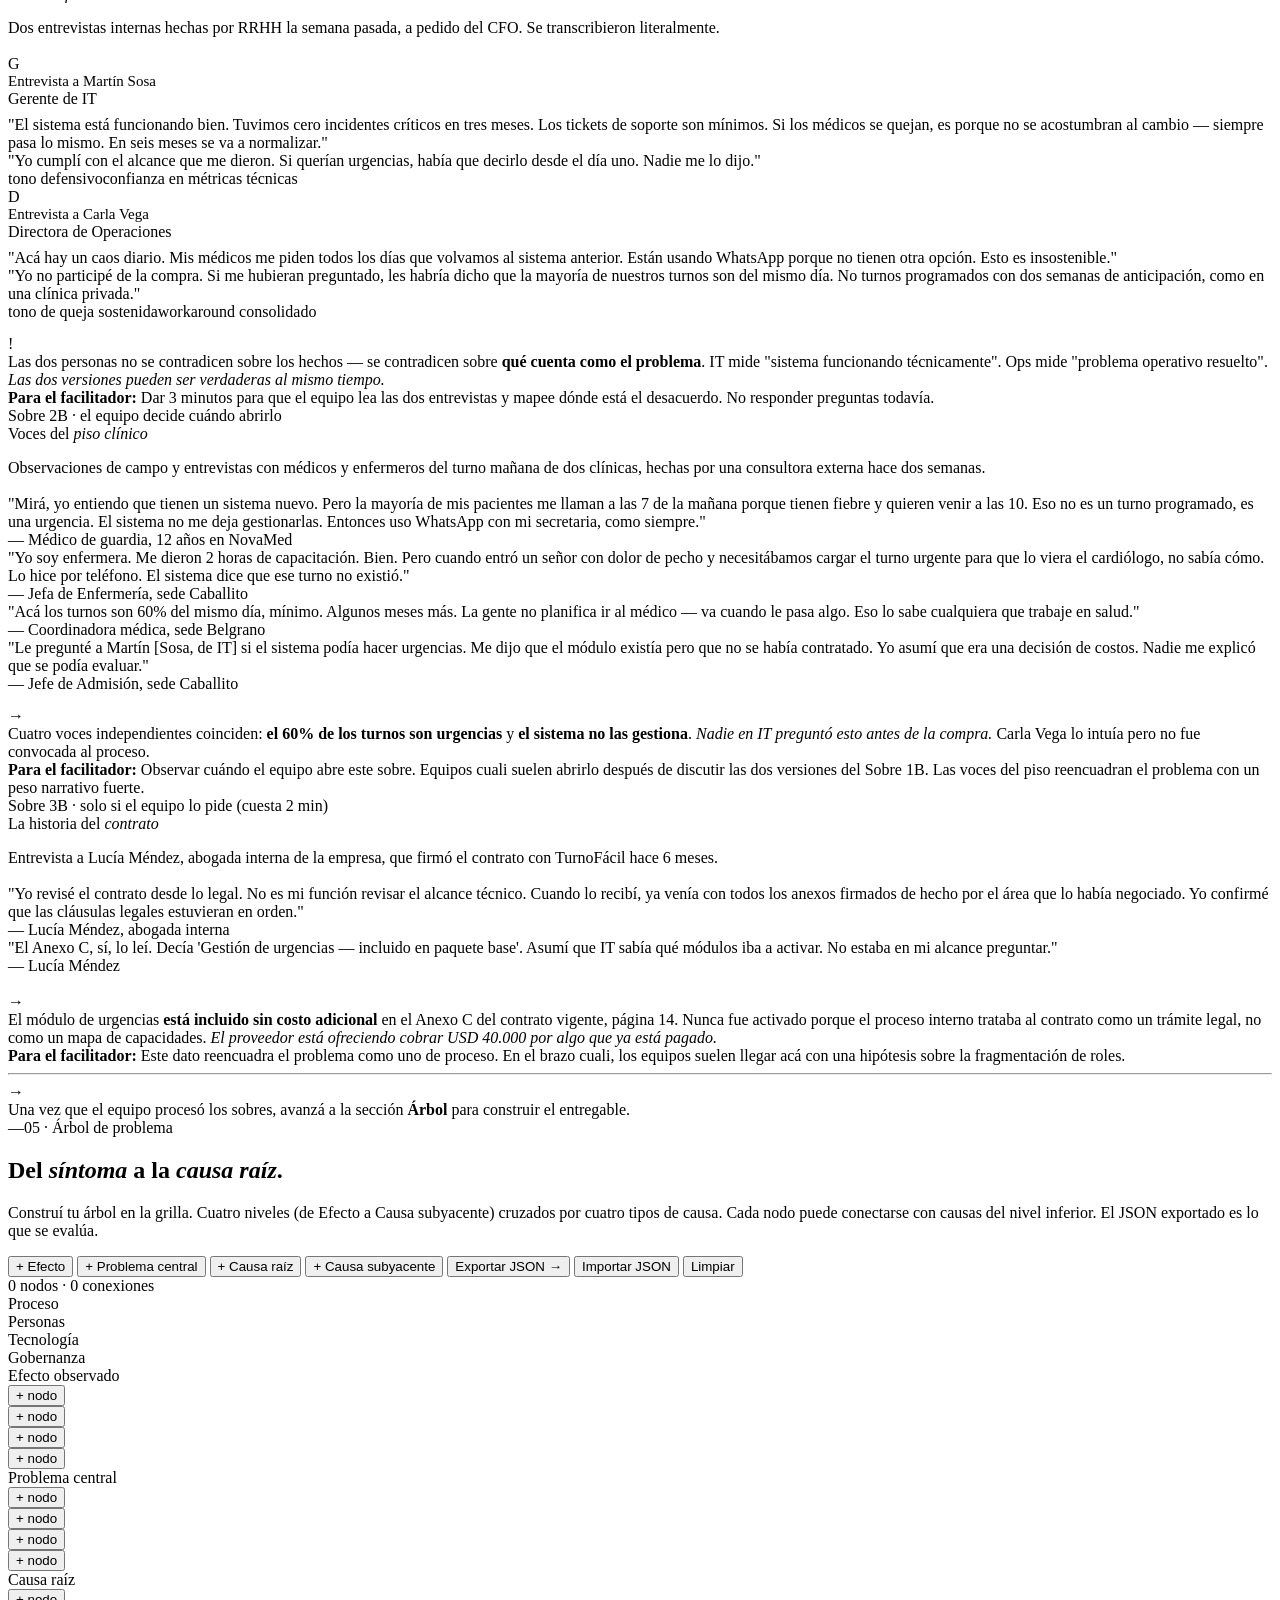
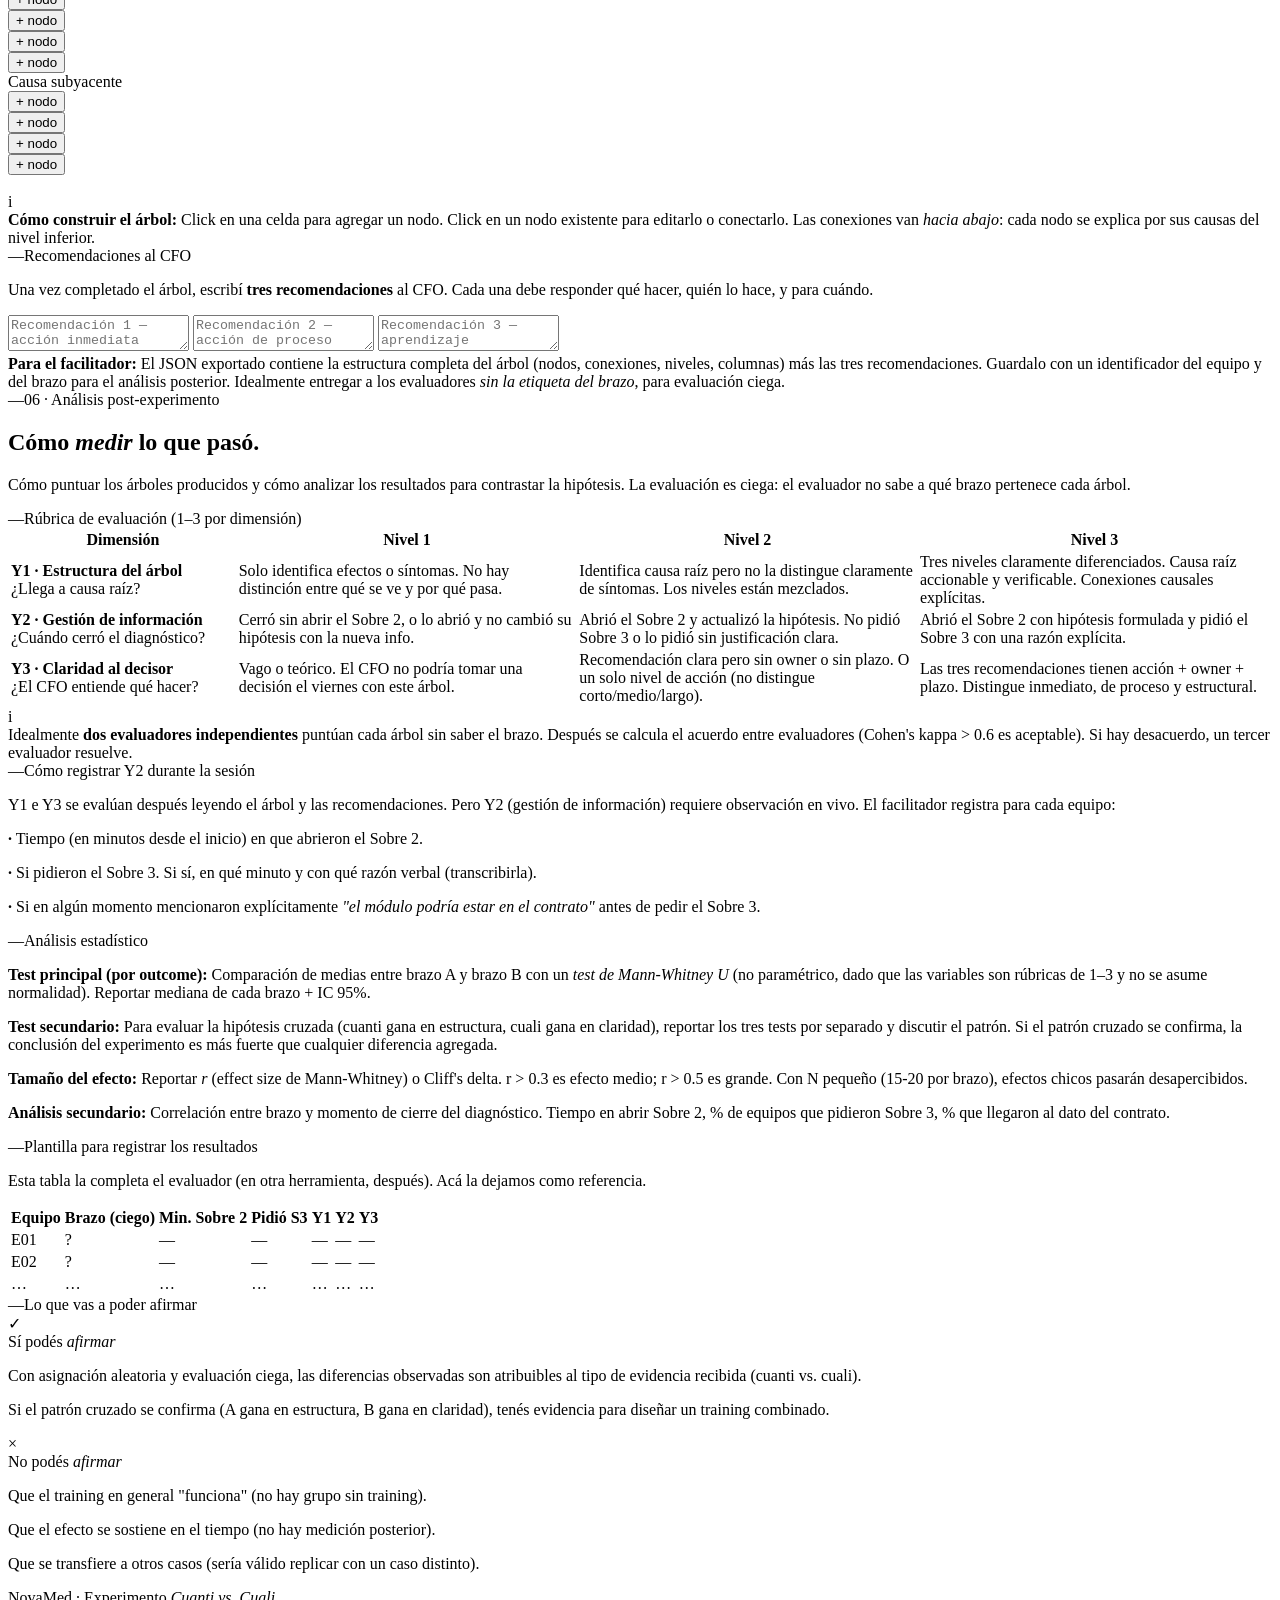
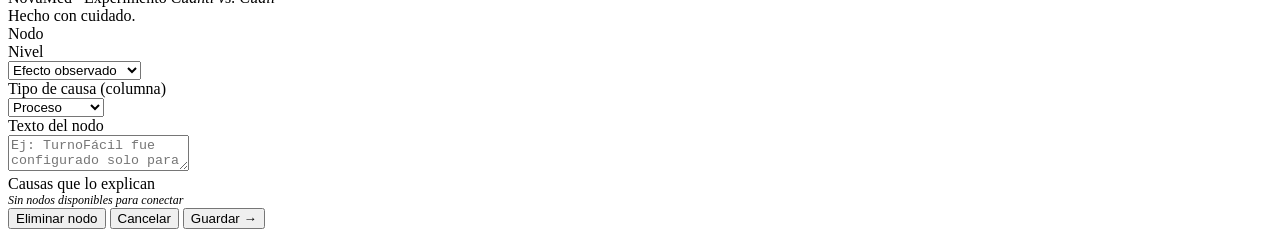
==== commit 53ed0b88: "Rename index (1).html to index.html" ====
--- a/index.html
+++ b/index.html
@@ -3,84 +3,104 @@
 <head>
 <meta charset="UTF-8">
 <meta name="viewport" content="width=device-width, initial-scale=1.0">
-<title>Experimento NovaMed — Cuanti vs. Cuali</title>
-<link href="https://fonts.googleapis.com/css2?family=Syne:wght@400;500;700;800&family=DM+Sans:ital,wght@0,300;0,400;0,500;1,300&family=JetBrains+Mono:wght@400;500&display=swap" rel="stylesheet">
+<title>NovaMed · Experimento Cuanti vs. Cuali</title>
+<meta name="description" content="Experimento causal de dos brazos sobre el caso NovaMed. Mismo caso, distinta evidencia.">
+<link href="https://fonts.googleapis.com/css2?family=Fraunces:ital,opsz,wght@0,9..144,400;0,9..144,500;0,9..144,600;1,9..144,400;1,9..144,500&family=DM+Sans:ital,wght@0,400;0,500;0,600;1,400&family=JetBrains+Mono:wght@400;500&display=swap" rel="stylesheet">
 <link rel="stylesheet" href="styles.css">
 </head>
 <body data-brazo="none">
 
 <nav>
-  <div class="nav-logo">EXP / NovaMed <strong>v1</strong></div>
+  <div class="nav-logo">
+    <span class="chev">&gt;</span> NovaMed <em style="font-family:var(--serif); font-style:italic; color:var(--accent);">Experimento</em>
+    <span class="meta">FY26 · Problem Solving</span>
+  </div>
   <div class="nav-tabs">
     <button class="nav-tab active" onclick="showSection('diseno')" id="tab-diseno">
-      <span class="dot" style="background:var(--coral)"></span> Diseño
+      <span class="num">01</span> Diseño
     </button>
     <button class="nav-tab" onclick="showSection('asignacion')" id="tab-asignacion">
-      <span class="dot" style="background:var(--amber)"></span> Asignación
+      <span class="num">02</span> Asignación
     </button>
     <button class="nav-tab" onclick="showSection('caso')" id="tab-caso">
-      <span class="dot" style="background:var(--purple)"></span> Caso
+      <span class="num">03</span> Caso
     </button>
     <button class="nav-tab" onclick="showSection('sobres')" id="tab-sobres">
-      <span class="dot" style="background:var(--purple)"></span> Sobres
+      <span class="num">04</span> Sobres
     </button>
     <button class="nav-tab" onclick="showSection('arbol')" id="tab-arbol">
-      <span class="dot" style="background:var(--teal)"></span> Árbol
+      <span class="num">05</span> Árbol
     </button>
     <button class="nav-tab" onclick="showSection('evaluacion')" id="tab-evaluacion">
-      <span class="dot" style="background:var(--teal)"></span> Evaluación
+      <span class="num">06</span> Evaluación
     </button>
     <span class="brazo-badge none" id="brazo-badge">SIN ASIGNAR</span>
   </div>
 </nav>
 
-<!-- ================== SECCIÓN 1: DISEÑO DEL EXPERIMENTO ================== -->
+<!-- ============================================================
+     SECCIÓN 01 — DISEÑO
+     ============================================================ -->
 <section id="diseno" class="active">
+  <span class="editorial-marker accent"><span class="dash">—</span>01 · Diseño del experimento</span>
+
   <div class="hero">
-    <div class="case-label">Experimento causal</div>
-    <div class="case-title">¿Qué tipo de evidencia produce mejor diagnóstico bajo presión?</div>
-    <div class="case-subtitle">Un experimento de dos brazos sobre el caso NovaMed. Asignación aleatoria. Mismo caso, mismo tiempo, mismo LLM. Lo único que cambia es el tipo de información que el equipo recibe en sus sobres.</div>
+    <h1 class="display">¿Qué tipo de <em>evidencia</em> produce mejor <em>diagnóstico</em> bajo presión?</h1>
+    <p class="lead">Un experimento de dos brazos sobre el caso NovaMed. Asignación aleatoria. Mismo caso, mismo tiempo, mismo LLM. Lo único que cambia es el tipo de información que el equipo recibe en sus sobres.</p>
     <div class="meta-row">
-      <span class="meta-chip">Diseño: 2 brazos paralelos</span>
-      <span class="meta-chip">Asignación: aleatoria estratificada</span>
-      <span class="meta-chip">Duración: 45 min</span>
-      <span class="meta-chip">N por brazo: 15–20 equipos</span>
-    </div>
-  </div>
-
-  <div class="section-label">Hipótesis</div>
+      <span class="meta-chip">2 brazos paralelos</span>
+      <span class="meta-chip">Asignación aleatoria</span>
+      <span class="meta-chip">45 minutos</span>
+      <span class="meta-chip">N por brazo: 15–20</span>
+    </div>
+  </div>
+
+  <span class="editorial-marker"><span class="dash">—</span>Cómo funciona</span>
+
+  <div class="card ghost">
+    <div class="card-body">
+      <p><strong>1.</strong> Cada equipo se asigna aleatoriamente al brazo A (cuantitativo) o B (cualitativo).</p>
+      <p><strong>2.</strong> Todos reciben el mismo caso base: NovaMed.</p>
+      <p><strong>3.</strong> Los sobres tienen los mismos hechos, presentados de manera distinta: A en tablas y métricas, B en citas y entrevistas.</p>
+      <p><strong>4.</strong> Construyen el árbol de problema y entregan tres recomendaciones al CFO.</p>
+      <p><strong>5.</strong> Se evalúan los árboles ciego al brazo. Se comparan los dos grupos.</p>
+    </div>
+  </div>
+
+  <span class="editorial-marker"><span class="dash">—</span>Hipótesis</span>
 
   <div class="hypothesis">
-    <div class="hypothesis-label">Predicción específica testeable</div>
+    <div class="hypothesis-label">Predicción cruzada</div>
     <div class="hypothesis-text">
-      El énfasis en <em>datos cuantitativos</em> producirá árboles con mejor estructura de causa raíz vs. síntoma. El énfasis en <em>información cualitativa</em> producirá recomendaciones más claras y accionables para el decisor. Ambos enfoques son útiles, pero para dimensiones distintas del problema.
+      El énfasis en datos <em>cuantitativos</em> producirá árboles con mejor <em>estructura</em> de causa raíz. El énfasis en información <em>cualitativa</em> producirá recomendaciones más <em>claras</em> para el decisor. Ambos enfoques son útiles, pero para dimensiones distintas del problema.
     </div>
   </div>
 
   <div class="banner info">
     <span class="banner-icon">i</span>
-    <div>Esta hipótesis es <strong>direccional cruzada</strong>: no predice que un brazo gane en todo, sino que cada uno gana en una dimensión distinta. Es más informativa que "uno es mejor que el otro" porque te dice cómo combinar los dos enfoques en el training final.</div>
-  </div>
-
-  <hr class="divider">
-  <div class="section-label">Los dos brazos</div>
+    <div>Esta hipótesis es <strong>direccional cruzada</strong>: no predice que un brazo gane en todo, sino que cada uno gana en una dimensión distinta. Es más informativa que <em>"uno es mejor que el otro"</em> porque te dice cómo combinar los dos enfoques en el training final.</div>
+  </div>
+
+  <span class="editorial-marker"><span class="dash">—</span>Los dos brazos</span>
 
   <div class="arm-comparison">
     <div class="arm-card A">
-      <div class="arm-label">Brazo A — Cuanti</div>
-      <div class="arm-name">Énfasis en evidencia numérica</div>
-      <div class="arm-desc">El equipo recibe los sobres con información sesgada hacia métricas, ratios, tickets, tiempos y tasas. Las voces de stakeholders aparecen en forma de datos agregados.</div>
+      <span class="arm-letter">A</span>
+      <div class="arm-label">Brazo A · Cuanti</div>
+      <div class="arm-name">Énfasis en <em style="font-style:italic; color:var(--brazo-A);">evidencia numérica</em></div>
+      <div class="arm-desc">El equipo recibe los sobres con información sesgada hacia métricas, ratios, tickets, tiempos y tasas. Las voces de stakeholders aparecen como datos agregados.</div>
       <ul class="arm-list">
         <li>Métricas de uso y rendimiento</li>
-        <li>Distribución de tipos de turno</li>
-        <li>Estadísticas de tickets</li>
+        <li>Distribución estadística de turnos</li>
+        <li>Tickets por categoría</li>
         <li>Análisis costo-beneficio</li>
       </ul>
     </div>
     <div class="arm-card B">
-      <div class="arm-label">Brazo B — Cuali</div>
-      <div class="arm-name">Énfasis en evidencia narrativa</div>
-      <div class="arm-desc">El equipo recibe los sobres con información sesgada hacia testimonios, observaciones de campo, citas de stakeholders y contexto histórico del proyecto.</div>
+      <span class="arm-letter">B</span>
+      <div class="arm-label">Brazo B · Cuali</div>
+      <div class="arm-name">Énfasis en <em style="font-style:italic; color:var(--brazo-B);">evidencia narrativa</em></div>
+      <div class="arm-desc">El equipo recibe los sobres con información sesgada hacia testimonios, citas literales, observaciones de campo y contexto histórico del proyecto.</div>
       <ul class="arm-list">
         <li>Citas literales de IT, Ops, médicos</li>
         <li>Observaciones de campo</li>
@@ -90,25 +110,24 @@
     </div>
   </div>
 
-  <hr class="divider">
-  <div class="section-label">Variables y controles</div>
+  <span class="editorial-marker"><span class="dash">—</span>Variables y controles</span>
 
   <div class="grid2">
-    <div class="card teal">
+    <div class="card">
       <div class="card-header">
-        <div class="card-icon">V</div>
+        <div class="card-icon">Y</div>
         <div>
-          <div class="card-title">Variables medidas (outcomes)</div>
+          <div class="card-title">Variables medidas</div>
           <div class="card-sub">Aplicadas a cada árbol producido</div>
         </div>
       </div>
       <div class="card-body">
-        <p><strong>Y1 — Estructura del árbol:</strong> ¿llega a causa raíz o se queda en síntomas? (rúbrica 1–3)</p>
-        <p><strong>Y2 — Gestión de información:</strong> ¿cuándo cerró el diagnóstico? ¿usó los tres sobres? ¿con qué justificación?</p>
-        <p><strong>Y3 — Claridad al decisor:</strong> ¿el CFO entiende qué hacer el viernes leyéndolo en 30 segundos? (rúbrica 1–3)</p>
-      </div>
-    </div>
-    <div class="card amber">
+        <p><strong>Y1 · Estructura del árbol</strong>: ¿llega a causa raíz o se queda en síntomas? (rúbrica 1–3)</p>
+        <p><strong>Y2 · Gestión de información</strong>: ¿cuándo cerró el diagnóstico? ¿usó los tres sobres con justificación?</p>
+        <p><strong>Y3 · Claridad al decisor</strong>: ¿el CFO entiende qué hacer leyéndolo en 30 segundos? (rúbrica 1–3)</p>
+      </div>
+    </div>
+    <div class="card">
       <div class="card-header">
         <div class="card-icon">C</div>
         <div>
@@ -119,26 +138,24 @@
       <div class="card-body">
         <p><strong>Mismo caso base</strong> (NovaMed) y mismo tiempo (45 min).</p>
         <p><strong>Mismo facilitador</strong> rotando, o varios entrenados con el mismo guion.</p>
-        <p><strong>Mismo LLM</strong>: Claude (claude.ai). Esto elimina la variabilidad por modelo de IA.</p>
-        <p><strong>Mismos equipos de 3–4 personas</strong>, formados por asignación aleatoria estratificada (por seniority y área).</p>
-      </div>
-    </div>
-  </div>
-
-  <hr class="divider">
-  <div class="section-label">Tamaño muestral y potencia</div>
+        <p><strong>Mismo LLM</strong>: Claude (claude.ai). Elimina la variabilidad por modelo de IA.</p>
+        <p><strong>Mismos equipos de 3–4 personas</strong>, formados por asignación aleatoria estratificada.</p>
+      </div>
+    </div>
+  </div>
+
+  <span class="editorial-marker"><span class="dash">—</span>Tamaño muestral</span>
+
+  <div class="card ghost">
+    <div class="card-body">
+      <p>Para detectar una diferencia moderada entre brazos en una variable rubricada de 1 a 3, necesitás aproximadamente <strong>15–20 equipos por brazo</strong>. Como la unidad de análisis es el equipo (no la persona), si cada uno tiene 3–4 personas, eso implica <strong>45–80 participantes por brazo</strong>, o entre <strong>90 y 160 en total</strong>.</p>
+      <p>Con menos de 15 equipos por brazo el experimento sigue siendo válido, pero solo vas a detectar diferencias grandes. Efectos chicos pasarán desapercibidos. Documentarlo como limitación.</p>
+    </div>
+  </div>
+
+  <span class="editorial-marker"><span class="dash">—</span>Amenazas al diseño</span>
 
   <div class="card">
-    <div class="card-body">
-      <p>Para detectar una diferencia moderada entre brazos en una variable rubricada de 1 a 3, necesitás aproximadamente <strong>15–20 equipos por brazo</strong>. Como la unidad de análisis es el equipo (no la persona), si cada equipo tiene 3–4 personas, eso implica <strong>45–80 participantes por brazo</strong>, o <strong>90–160 en total</strong>.</p>
-      <p>Con menos de 15 equipos por brazo el experimento sigue siendo válido, pero solo vas a detectar diferencias grandes (efectos chicos pasarán desapercibidos). Documentarlo como limitación.</p>
-    </div>
-  </div>
-
-  <hr class="divider">
-  <div class="section-label">Amenazas al diseño y mitigaciones</div>
-
-  <div class="card coral">
     <div class="card-header">
       <div class="card-icon">!</div>
       <div>
@@ -151,12 +168,12 @@
     </div>
   </div>
 
-  <div class="card coral">
+  <div class="card">
     <div class="card-header">
       <div class="card-icon">!</div>
       <div>
         <div class="card-title">Efecto facilitador</div>
-        <div class="card-sub">Distintos facilitadores → distinta calidad de output</div>
+        <div class="card-sub">Distintos facilitadores producen distinta calidad de output</div>
       </div>
     </div>
     <div class="card-body">
@@ -164,7 +181,7 @@
     </div>
   </div>
 
-  <div class="card coral">
+  <div class="card">
     <div class="card-header">
       <div class="card-icon">!</div>
       <div>
@@ -178,71 +195,74 @@
   </div>
 
   <div class="btn-row">
-    <button class="btn primary" onclick="showSection('asignacion')">Ir a asignación →</button>
+    <button class="btn primary" onclick="showSection('asignacion')">Continuar a asignación →</button>
   </div>
 </section>
 
-
-<!-- ================== SECCIÓN 2: ASIGNACIÓN ================== -->
+<!-- ============================================================
+     SECCIÓN 02 — ASIGNACIÓN
+     ============================================================ -->
 <section id="asignacion">
+  <span class="editorial-marker accent"><span class="dash">—</span>02 · Asignación al brazo</span>
+
   <div class="hero">
-    <div class="case-label">Randomización</div>
-    <div class="case-title">Asignación al brazo</div>
-    <div class="case-subtitle">Cada equipo recibe un brazo asignado al azar. La asignación condiciona qué sobres ve y qué materiales recibe. Una vez asignado, no se cambia.</div>
+    <h2 class="display">El azar <em>decide</em> qué evidencia recibís.</h2>
+    <p class="lead">Cada equipo se asigna aleatoriamente al brazo cuantitativo o cualitativo. Una vez asignado, no se cambia hasta el final del experimento.</p>
   </div>
 
   <div class="assignment-box">
-    <div class="card-sub" style="margin-bottom:6px;">Tu asignación actual</div>
+    <div class="editorial-marker" style="margin-bottom:8px;">tu asignación actual</div>
     <div class="assignment-result" id="assign-display">—</div>
     <div class="assignment-detail" id="assign-detail">Hacé click en el botón para que el sistema te asigne aleatoriamente al brazo cuantitativo (A) o cualitativo (B). La asignación se guarda en tu navegador.</div>
-    <div class="btn-row" style="justify-content:center;">
-      <button class="btn primary" onclick="randomAssign()">Asignarme aleatoriamente</button>
-      <button class="btn ghost" onclick="setBrazo('facilitador')">Soy facilitador (ver todo)</button>
-      <button class="btn ghost" onclick="resetBrazo()">Reset</button>
-    </div>
-  </div>
-
-  <hr class="divider">
-  <div class="section-label">Para una corrida real del experimento</div>
-
-  <div class="card">
+    <div class="btn-row" style="justify-content:center; margin-top: 1.75rem;">
+      <button class="btn primary" onclick="randomAssign()">Asignarme aleatoriamente →</button>
+      <button class="btn ghost" onclick="setBrazo('facilitador')">Soy facilitador</button>
+      <button class="btn ghost tiny" onclick="resetBrazo()">Reset</button>
+    </div>
+  </div>
+
+  <span class="editorial-marker"><span class="dash">—</span>Para una corrida real del experimento</span>
+
+  <div class="card ghost">
     <div class="card-body">
       <p>En una corrida real, la asignación no se hace acá. Antes de la sesión:</p>
-      <p><strong>1.</strong> Listá a todos los participantes con su seniority (junior/semi-senior/senior) y área (negocio/tech/operaciones).</p>
+      <p><strong>1.</strong> Listá a todos los participantes con su <em>seniority</em> (junior / semi-senior / senior) y <em>área</em> (negocio / tech / operaciones).</p>
       <p><strong>2.</strong> Dentro de cada estrato (combinación de seniority y área), asignalos aleatoriamente mitad a A, mitad a B. Esto garantiza balance demográfico entre brazos.</p>
-      <p><strong>3.</strong> Formá equipos de 3–4 personas dentro del mismo brazo. Cada equipo es la unidad de análisis. No mezcles brazos en un mismo equipo.</p>
+      <p><strong>3.</strong> Formá equipos de 3–4 personas <strong>dentro del mismo brazo</strong>. Cada equipo es la unidad de análisis. No mezcles brazos en un mismo equipo.</p>
       <p><strong>4.</strong> En el día del experimento, comunicale a cada equipo su brazo y el link de esta página configurado para mostrar solo su contenido.</p>
     </div>
   </div>
 
   <div class="banner warn">
     <span class="banner-icon">!</span>
-    <div>El botón "Asignarme aleatoriamente" de esta página es para que un equipo solo entre a la herramienta. La asignación real, controlada y estratificada, la hace el facilitador antes de la sesión y debe estar documentada en una tabla de asignaciones para el análisis posterior.</div>
+    <div>El botón <em>"Asignarme aleatoriamente"</em> de esta página es para que un equipo solo entre rápido a la herramienta. La asignación real, controlada y estratificada, la hace el facilitador antes de la sesión y debe estar documentada en una tabla de asignaciones para el análisis posterior.</div>
   </div>
 </section>
 
-
-<!-- ================== SECCIÓN 3: CASO ================== -->
+<!-- ============================================================
+     SECCIÓN 03 — CASO BASE
+     ============================================================ -->
 <section id="caso">
+  <span class="editorial-marker accent"><span class="dash">—</span>03 · El caso base</span>
+
   <div class="hero">
-    <div class="case-label">Caso base — idéntico para ambos brazos</div>
-    <div class="case-title">NovaMed:<br>el sistema que "funciona bien"</div>
-    <div class="case-subtitle">Una clínica lanzó un sistema de turnos online hace 3 meses. IT dice que anda perfecto. Operaciones dice que es un caos. El CFO necesita una respuesta la semana que viene.</div>
+    <h2 class="display">NovaMed:<br>el sistema que <em>"funciona bien"</em>.</h2>
+    <p class="lead">Una clínica lanzó un sistema de turnos online hace 3 meses. IT dice que anda perfecto. Operaciones dice que es un caos. El CFO necesita una respuesta la semana que viene.</p>
     <div class="meta-row">
       <span class="meta-chip">Sector: salud</span>
-      <span class="meta-chip">Duración: 45 min</span>
-      <span class="meta-chip">Equipos de 3–4 personas</span>
-      <span class="meta-chip">Entregable: árbol de problema 1 pág.</span>
-    </div>
-  </div>
-
-  <div class="section-label">La situación</div>
-
-  <div class="card coral">
+      <span class="meta-chip">45 minutos</span>
+      <span class="meta-chip">Equipos de 3–4</span>
+      <span class="meta-chip">Entregable: árbol de problema</span>
+    </div>
+  </div>
+
+  <span class="editorial-marker"><span class="dash">—</span>La situación</span>
+
+  <div class="card accent">
     <div class="card-header">
       <div class="card-icon">!</div>
       <div>
-        <div class="card-title">El problema que nadie puede definir</div>
+        <div class="card-title">El problema que <em style="font-style:italic;">nadie</em> puede definir</div>
         <div class="card-sub">Lo que se sabe al inicio del caso</div>
       </div>
     </div>
@@ -253,113 +273,111 @@
     </div>
   </div>
 
-  <hr class="divider">
-  <div class="section-label">Los actores</div>
+  <span class="editorial-marker"><span class="dash">—</span>Los actores</span>
 
   <div class="grid2">
     <div class="card">
       <div class="card-header">
-        <div class="card-icon" style="background:rgba(29,158,117,0.12);color:var(--teal)">G</div>
+        <div class="card-icon">G</div>
         <div>
-          <div class="card-title">Gerente de IT</div>
-          <div class="card-sub">Martín Sosa — 8 años en la empresa</div>
+          <div class="card-title">Martín Sosa</div>
+          <div class="card-sub">Gerente de IT · 8 años en la empresa</div>
         </div>
       </div>
       <div class="card-body">
-        <p>Lideró la implementación. Dice que el sistema "está funcionando según lo esperado" y que los tickets de soporte son mínimos.</p>
+        <p>Lideró la implementación. Dice que el sistema <em>"está funcionando según lo esperado"</em> y que los tickets de soporte son mínimos.</p>
       </div>
       <div class="tags">
-        <span class="tag green">Satisfecho</span>
-        <span class="tag">Adoptó TurnoFácil</span>
+        <span class="tag">satisfecho</span>
+        <span class="tag">adoptó turnofácil</span>
       </div>
     </div>
     <div class="card">
       <div class="card-header">
-        <div class="card-icon" style="background:rgba(232,89,60,0.12);color:var(--coral)">D</div>
+        <div class="card-icon">D</div>
         <div>
-          <div class="card-title">Directora de Operaciones</div>
-          <div class="card-sub">Carla Vega — 3 años en la empresa</div>
+          <div class="card-title">Carla Vega</div>
+          <div class="card-sub">Directora de Operaciones · 3 años</div>
         </div>
       </div>
       <div class="card-body">
-        <p>Dice que desde el lanzamiento el equipo clínico está "apagando incendios todo el día". Sus médicos están usando WhatsApp para coordinar turnos.</p>
+        <p>Dice que desde el lanzamiento el equipo clínico está <em>"apagando incendios todo el día"</em>. Sus médicos están usando WhatsApp para coordinar turnos.</p>
       </div>
       <div class="tags">
-        <span class="tag red">Disconforme</span>
-        <span class="tag">Workaround informal</span>
+        <span class="tag alert">disconforme</span>
+        <span class="tag">workaround informal</span>
       </div>
     </div>
     <div class="card">
       <div class="card-header">
-        <div class="card-icon" style="background:rgba(239,159,39,0.12);color:var(--amber)">$</div>
+        <div class="card-icon">$</div>
         <div>
-          <div class="card-title">CFO</div>
-          <div class="card-sub">Roberto Hein — recién llegado</div>
+          <div class="card-title">Roberto Hein</div>
+          <div class="card-sub">CFO · recién llegado</div>
         </div>
       </div>
       <div class="card-body">
         <p>Lleva 2 meses en la empresa. No conoce el historial del proyecto. Solo sabe que hay presión presupuestaria y una decisión que tomar.</p>
       </div>
       <div class="tags">
-        <span class="tag yellow">Presión de tiempo</span>
-        <span class="tag">Sin contexto previo</span>
+        <span class="tag warn">presión de tiempo</span>
+        <span class="tag">sin contexto previo</span>
       </div>
     </div>
     <div class="card">
       <div class="card-header">
-        <div class="card-icon" style="background:rgba(127,119,221,0.12);color:var(--purple)">P</div>
+        <div class="card-icon">P</div>
         <div>
           <div class="card-title">Proveedor TurnoFácil</div>
           <div class="card-sub">Empresa de software SaaS</div>
         </div>
       </div>
       <div class="card-body">
-        <p>Ofrece renovar el contrato y, si se firma, incluye un módulo adicional de "gestión de urgencias" por $40.000 extra.</p>
+        <p>Ofrece renovar el contrato y, si se firma, incluye un módulo adicional de <em>"gestión de urgencias"</em> por $40.000 extra.</p>
       </div>
       <div class="tags">
-        <span class="tag yellow">Oferta activa</span>
-        <span class="tag">Módulo adicional disponible</span>
-      </div>
-    </div>
-  </div>
-
-  <hr class="divider">
-  <div class="section-label">Cronología del proyecto</div>
+        <span class="tag warn">oferta activa</span>
+        <span class="tag">módulo adicional disponible</span>
+      </div>
+    </div>
+  </div>
+
+  <span class="editorial-marker"><span class="dash">—</span>Cronología del proyecto</span>
 
   <div class="card">
     <div class="timeline">
       <div class="tl-item">
         <div class="tl-left"><div class="tl-dot active"></div><div class="tl-line"></div></div>
         <div class="tl-content">
-          <div class="tl-title">Mes –6: Decisión de compra</div>
+          <div class="tl-title">Mes –6 · Decisión de compra</div>
           <div class="tl-body">IT evaluó 3 proveedores. TurnoFácil ganó por precio e integración con el HIS existente. No hubo participación formal de Operaciones en la evaluación.</div>
         </div>
       </div>
       <div class="tl-item">
         <div class="tl-left"><div class="tl-dot"></div><div class="tl-line"></div></div>
         <div class="tl-content">
-          <div class="tl-title">Mes –2: Implementación técnica</div>
-          <div class="tl-body">El sistema se configuró sobre los tipos de turno del sistema viejo. El módulo de urgencias del proveedor no fue activado porque "no estaba en el alcance original".</div>
+          <div class="tl-title">Mes –2 · Implementación técnica</div>
+          <div class="tl-body">El sistema se configuró sobre los tipos de turno del sistema viejo. El módulo de urgencias del proveedor no fue activado porque <em>"no estaba en el alcance original"</em>.</div>
         </div>
       </div>
       <div class="tl-item">
         <div class="tl-left"><div class="tl-dot"></div><div class="tl-line"></div></div>
         <div class="tl-content">
-          <div class="tl-title">Mes 0: Lanzamiento</div>
+          <div class="tl-title">Mes 0 · Lanzamiento</div>
           <div class="tl-body">Capacitación de 2 horas al personal administrativo. El equipo clínico (médicos y enfermeros) no recibió capacitación formal.</div>
         </div>
       </div>
       <div class="tl-item">
         <div class="tl-left"><div class="tl-dot"></div><div class="tl-line"></div></div>
         <div class="tl-content">
-          <div class="tl-title">Mes +1: Primeras fricciones</div>
-          <div class="tl-body">Los médicos reportan que "no sirve para urgencias". Carla Vega lo escala. IT responde: "el sistema funciona, es un problema de adopción".</div>
+          <div class="tl-title">Mes +1 · Primeras fricciones</div>
+          <div class="tl-body">Los médicos reportan que <em>"no sirve para urgencias"</em>. Carla Vega lo escala. IT responde: <em>"el sistema funciona, es un problema de adopción"</em>.</div>
         </div>
       </div>
       <div class="tl-item">
         <div class="tl-left"><div class="tl-dot active"></div></div>
         <div class="tl-content">
-          <div class="tl-title">Mes +3: Hoy — el caso</div>
+          <div class="tl-title">Mes +3 · Hoy — el caso</div>
           <div class="tl-body">El CFO nuevo pide un diagnóstico antes del viernes. Nadie tiene una versión común del problema. Tu equipo entra.</div>
         </div>
       </div>
@@ -373,173 +391,177 @@
 </section>
 
 
-<!-- ================== SECCIÓN 4: SOBRES (POR BRAZO) ================== -->
+<!-- ============================================================
+     SECCIÓN 04 — SOBRES (por brazo)
+     ============================================================ -->
 <section id="sobres">
+  <span class="editorial-marker accent"><span class="dash">—</span>04 · Los tres sobres</span>
+
   <div class="hero">
-    <div class="case-label">Material del caso — según tu brazo</div>
-    <div class="case-title">Los tres sobres</div>
-    <div class="case-subtitle">La información se entrega en capas. El Sobre 1 es el punto de partida. El Sobre 2 lo decide el equipo. El Sobre 3 tiene un costo de 2 minutos. Los hechos son los mismos en ambos brazos: lo que cambia es el formato de evidencia.</div>
+    <h2 class="display">La información se entrega <em>por capas</em>.</h2>
+    <p class="lead">El Sobre 1 es el punto de partida. El Sobre 2 lo decide el equipo. El Sobre 3 tiene un costo de 2 minutos. Los hechos son los mismos en ambos brazos: lo que cambia es el <em>formato</em> de la evidencia.</p>
   </div>
 
   <div class="banner warn" id="no-brazo-banner" style="display:none;">
     <span class="banner-icon">!</span>
-    <div>No tenés asignado un brazo todavía. Andá a <a href="#" onclick="showSection('asignacion');return false;" style="color:var(--coral);">Asignación</a> para que el sistema te asigne, o seleccioná "Soy facilitador" para ver ambos brazos.</div>
-  </div>
-
-  <!-- ============ BRAZO A — CUANTI ============ -->
+    <div>No tenés asignado un brazo todavía. Andá a <a href="#" onclick="showSection('asignacion');return false;">Asignación</a> para que el sistema te asigne, o seleccioná <em>"Soy facilitador"</em> para ver ambos brazos.</div>
+  </div>
+
+  <!-- ====================== BRAZO A — CUANTI ====================== -->
   <div class="brazo-only-A">
-    <div class="banner info">
+    <div class="banner accent">
       <span class="banner-icon">A</span>
-      <div><strong>Brazo A — Cuantitativo.</strong> Vas a recibir evidencia principalmente numérica: tablas, ratios, métricas de uso, distribuciones, costos.</div>
+      <div><strong>Brazo A · Cuantitativo.</strong> Vas a recibir evidencia principalmente <em>numérica</em>: tablas, ratios, métricas de uso, distribuciones, costos.</div>
     </div>
 
     <div class="sobre s1">
-      <div class="sobre-label">Sobre 1A — se entrega al inicio</div>
-      <div class="card-title" style="margin-bottom:12px;">Datos operacionales y de uso</div>
-      <div class="card-body" style="margin-bottom:14px;">
-        <p>Reporte automático del sistema y métricas del call center, 90 días post-lanzamiento.</p>
-      </div>
-
-      <div class="section-label" style="margin-top:8px;">Métricas técnicas del sistema (fuente: IT)</div>
+      <div class="sobre-label">Sobre 1A · se entrega al inicio</div>
+      <div class="sobre-title">Datos operacionales y de <em>uso</em></div>
+      <p class="card-sub" style="margin-bottom:18px;">Reporte automático del sistema y métricas del call center, 90 días post-lanzamiento.</p>
+
+      <span class="editorial-marker"><span class="dash">—</span>Métricas técnicas del sistema (fuente: IT)</span>
       <table class="data-table">
         <tr><th>Métrica</th><th class="num">Pre-TurnoFácil</th><th class="num">Post (90d)</th><th class="num">Δ</th></tr>
-        <tr><td>Uptime</td><td class="num">—</td><td class="num">99.2%</td><td class="num" style="color:var(--teal)">OK</td></tr>
-        <tr><td>Tickets de soporte / mes</td><td class="num">142</td><td class="num">99</td><td class="num" style="color:var(--teal)">–30%</td></tr>
+        <tr><td>Uptime</td><td class="num">—</td><td class="num">99.2%</td><td class="num" style="color:var(--brazo-A)">OK</td></tr>
+        <tr><td>Tickets de soporte / mes</td><td class="num">142</td><td class="num">99</td><td class="num" style="color:var(--brazo-A)">–30%</td></tr>
         <tr><td>Tiempo medio de carga (s)</td><td class="num">—</td><td class="num">1.8</td><td class="num">—</td></tr>
-        <tr><td>Incidentes críticos / mes</td><td class="num">—</td><td class="num">0</td><td class="num" style="color:var(--teal)">OK</td></tr>
+        <tr><td>Incidentes críticos / mes</td><td class="num">—</td><td class="num">0</td><td class="num" style="color:var(--brazo-A)">OK</td></tr>
       </table>
 
-      <div class="section-label" style="margin-top:14px;">Métricas operacionales (fuente: Ops)</div>
+      <span class="editorial-marker" style="margin-top:24px;"><span class="dash">—</span>Métricas operacionales (fuente: Ops)</span>
       <table class="data-table">
         <tr><th>Métrica</th><th class="num">Pre</th><th class="num">Post (90d)</th><th class="num">Δ</th></tr>
         <tr><td>Llamadas al call center / día</td><td class="num">412</td><td class="num">386</td><td class="num">–6%</td></tr>
-        <tr><td>Turnos coordinados por WhatsApp</td><td class="num">0</td><td class="num">~120/día</td><td class="num" style="color:var(--coral)">+∞</td></tr>
-        <tr><td>Satisfacción de pacientes (NPS)</td><td class="num">—</td><td class="num">67%</td><td class="num">Sin benchmark</td></tr>
-        <tr><td>% turnos completados vía sistema</td><td class="num">—</td><td class="num">~40–80%</td><td class="num" style="color:var(--coral)">Inconsistente</td></tr>
+        <tr><td>Turnos coordinados por WhatsApp</td><td class="num">0</td><td class="num">~120/día</td><td class="num" style="color:var(--accent)">+∞</td></tr>
+        <tr><td>Satisfacción de pacientes (NPS)</td><td class="num">—</td><td class="num">67%</td><td class="num">sin benchmark</td></tr>
+        <tr><td>% turnos completados vía sistema</td><td class="num">—</td><td class="num">40–80%</td><td class="num" style="color:var(--accent)">inconsistente</td></tr>
       </table>
 
-      <div class="banner warn" style="margin-top:14px;">
+      <div class="banner warn" style="margin-top:18px;">
         <span class="banner-icon">!</span>
         <div>El % de turnos completados por sistema tiene una banda muy amplia: <strong>IT reporta 80%, Ops reporta 40%</strong>. La diferencia no es ruido — están contando cosas distintas.</div>
       </div>
 
-      <div class="facilitator-note" style="margin-top:14px;">
-        <strong>Nota para el facilitador:</strong> Dar 3 minutos para que el equipo lea la tabla, marque inconsistencias y formule una hipótesis cuantitativa del problema central. No responder preguntas todavía.
+      <div class="facilitator-note">
+        <strong>Para el facilitador:</strong> Dar 3 minutos para que el equipo lea la tabla, marque inconsistencias y formule una hipótesis cuantitativa del problema central. No responder preguntas todavía.
       </div>
     </div>
 
     <div class="sobre s2">
-      <div class="sobre-label">Sobre 2A — el equipo decide cuándo abrirlo</div>
-      <div class="card-title" style="margin-bottom:12px;">Distribución de turnos y métricas de adopción</div>
-      <div class="card-body" style="margin-bottom:14px;">
-        <p>Análisis detallado de los 90 días post-lanzamiento. Generado por Ops a pedido del CFO.</p>
-      </div>
-
-      <div class="section-label" style="margin-top:8px;">Distribución de tipos de turno (n = 27.840 turnos, 90 días)</div>
+      <div class="sobre-label">Sobre 2A · el equipo decide cuándo abrirlo</div>
+      <div class="sobre-title">Distribución de turnos y <em>adopción</em></div>
+      <p class="card-sub" style="margin-bottom:18px;">Análisis detallado de los 90 días post-lanzamiento. Generado por Ops a pedido del CFO.</p>
+
+      <span class="editorial-marker"><span class="dash">—</span>Distribución de tipos de turno (n = 27.840 turnos, 90 días)</span>
       <table class="data-table">
-        <tr><th>Tipo de turno</th><th class="num">% del total</th><th class="num">% gestionado por TurnoFácil</th><th class="num">% por WhatsApp/call</th></tr>
-        <tr><td>Programado (consulta planificada)</td><td class="num">40%</td><td class="num" style="color:var(--teal)">94%</td><td class="num">6%</td></tr>
-        <tr><td>Urgencia / mismo día</td><td class="num"><strong style="color:var(--coral)">60%</strong></td><td class="num" style="color:var(--coral)">8%</td><td class="num" style="color:var(--coral)">92%</td></tr>
+        <tr><th>Tipo de turno</th><th class="num">% del total</th><th class="num">% por TurnoFácil</th><th class="num">% por WhatsApp/call</th></tr>
+        <tr><td>Programado</td><td class="num">40%</td><td class="num" style="color:var(--brazo-A)">94%</td><td class="num">6%</td></tr>
+        <tr><td>Urgencia / mismo día</td><td class="num"><strong style="color:var(--accent)">60%</strong></td><td class="num" style="color:var(--accent)">8%</td><td class="num" style="color:var(--accent)">92%</td></tr>
       </table>
 
-      <div class="section-label" style="margin-top:14px;">Análisis de tickets de IT por categoría</div>
+      <span class="editorial-marker" style="margin-top:24px;"><span class="dash">—</span>Análisis de tickets de IT por categoría</span>
       <table class="data-table">
-        <tr><th>Categoría de ticket</th><th class="num">% del volumen</th></tr>
+        <tr><th>Categoría</th><th class="num">% del volumen</th></tr>
         <tr><td>"Cómo cargo un turno de urgencia" (consulta de uso)</td><td class="num">34%</td></tr>
         <tr><td>"El sistema no me deja hacer X" (limitación funcional)</td><td class="num">28%</td></tr>
         <tr><td>Errores técnicos reales</td><td class="num">12%</td></tr>
         <tr><td>Otros</td><td class="num">26%</td></tr>
       </table>
 
-      <div class="banner warn" style="margin-top:14px;">
+      <div class="banner warn" style="margin-top:18px;">
         <span class="banner-icon">→</span>
-        <div>El 60% de los turnos son urgencias. TurnoFácil resuelve el 94% de los programados, pero solo el 8% de las urgencias. El sistema no falla — está configurado para resolver el problema incorrecto.</div>
-      </div>
-
-      <div class="section-label" style="margin-top:14px;">Costo del módulo de urgencias ofrecido</div>
+        <div>El 60% de los turnos son urgencias. TurnoFácil resuelve el 94% de los programados, pero solo el 8% de las urgencias. <em>El sistema no falla — está configurado para resolver el problema incorrecto.</em></div>
+      </div>
+
+      <span class="editorial-marker" style="margin-top:24px;"><span class="dash">—</span>Costo del módulo de urgencias ofrecido</span>
       <table class="data-table">
         <tr><th>Concepto</th><th class="num">Costo</th></tr>
         <tr><td>Activación del módulo de urgencias (propuesta proveedor)</td><td class="num">USD 40.000 / año</td></tr>
-        <tr><td>Costo estimado de seguir con WhatsApp (riesgo + tiempo)</td><td class="num">USD 75.000 / año*</td></tr>
-        <tr><td>* Estimación basada en horas-médico desperdiciadas y riesgo legal</td><td class="num"></td></tr>
+        <tr><td>Costo estimado de seguir con WhatsApp (riesgo + tiempo)*</td><td class="num">USD 75.000 / año</td></tr>
       </table>
-
-      <div class="facilitator-note" style="margin-top:14px;">
-        <strong>Nota para el facilitador:</strong> Observar cuándo el equipo abre este sobre. Equipos cuanti suelen abrirlo rápido (buscan más datos). El dato del 60% es el más reencuadrante.
+      <p class="card-sub" style="margin-top:6px;">* Estimación basada en horas-médico desperdiciadas y riesgo legal.</p>
+
+      <div class="facilitator-note">
+        <strong>Para el facilitador:</strong> Observar cuándo el equipo abre este sobre. Equipos cuanti suelen abrirlo rápido. El dato del 60% es el más reencuadrante.
       </div>
     </div>
 
     <div class="sobre s3">
-      <div class="sobre-label">Sobre 3A — solo si el equipo lo pide (cuesta 2 min)</div>
-      <div class="card-title" style="margin-bottom:12px;">Análisis del contrato vigente</div>
-      <div class="card-body" style="margin-bottom:14px;">
-        <p>Revisión legal y económica del contrato firmado con TurnoFácil hace 6 meses.</p>
-      </div>
-
-      <div style="background:var(--surface2);border-radius:10px;padding:1.25rem 1.5rem;border:1px solid var(--amber-border);">
-        <div style="font-size:12px;color:var(--amber);font-weight:500;margin-bottom:8px;text-transform:uppercase;letter-spacing:0.1em;">Contenido del sobre 3A</div>
-
-        <table class="data-table" style="margin-top:8px;">
-          <tr><th>Módulo</th><th>Estado en contrato</th><th class="num">Costo en contrato</th><th>Estado actual</th></tr>
-          <tr><td>Turnos programados</td><td>Anexo A</td><td class="num">Incluido</td><td style="color:var(--teal)">Activo</td></tr>
-          <tr><td>Reportes y métricas</td><td>Anexo B</td><td class="num">Incluido</td><td style="color:var(--teal)">Activo</td></tr>
-          <tr><td>Gestión de urgencias</td><td><strong style="color:var(--coral)">Anexo C, pág. 14</strong></td><td class="num"><strong style="color:var(--coral)">Incluido (USD 0)</strong></td><td style="color:var(--coral)">NO activado</td></tr>
-        </table>
-
-        <p style="font-size:13px;color:var(--text);margin-top:12px;line-height:1.6;">El módulo de urgencias <strong>ya está pagado</strong> en el contrato original. Nunca fue activado porque nadie revisó el Anexo C al momento de la implementación. El proveedor está ofreciendo cobrar USD 40.000 por algo que la empresa ya compró.</p>
-      </div>
-
-      <div class="facilitator-note" style="margin-top:14px;">
-        <strong>Nota para el facilitador:</strong> Este dato reencuadra el problema económico. En el brazo cuanti, suelen llegar acá con un cálculo costo-beneficio ya iniciado.
-      </div>
-    </div>
-  </div>
-
-
-  <!-- ============ BRAZO B — CUALI ============ -->
+      <div class="sobre-label">Sobre 3A · solo si el equipo lo pide (cuesta 2 min)</div>
+      <div class="sobre-title">Análisis del <em>contrato</em> vigente</div>
+      <p class="card-sub" style="margin-bottom:18px;">Revisión legal y económica del contrato firmado con TurnoFácil hace 6 meses.</p>
+
+      <table class="data-table">
+        <tr><th>Módulo</th><th>Estado en contrato</th><th class="num">Costo</th><th>Estado actual</th></tr>
+        <tr><td>Turnos programados</td><td>Anexo A</td><td class="num">incluido</td><td style="color:var(--brazo-A)">activo</td></tr>
+        <tr><td>Reportes y métricas</td><td>Anexo B</td><td class="num">incluido</td><td style="color:var(--brazo-A)">activo</td></tr>
+        <tr><td>Gestión de urgencias</td><td><strong style="color:var(--accent)">Anexo C, pág. 14</strong></td><td class="num"><strong style="color:var(--accent)">USD 0</strong></td><td style="color:var(--accent)">no activado</td></tr>
+      </table>
+
+      <div class="banner accent" style="margin-top:18px;">
+        <span class="banner-icon">→</span>
+        <div>El módulo de urgencias <strong>ya está pagado</strong> en el contrato original. Nunca fue activado porque nadie revisó el Anexo C al momento de la implementación. El proveedor está ofreciendo cobrar USD 40.000 <em>por algo que la empresa ya compró</em>.</div>
+      </div>
+
+      <div class="facilitator-note">
+        <strong>Para el facilitador:</strong> Este dato reencuadra el problema económico. En el brazo cuanti, suelen llegar acá con un cálculo costo-beneficio ya iniciado.
+      </div>
+    </div>
+  </div>
+
+
+  <!-- ====================== BRAZO B — CUALI ====================== -->
   <div class="brazo-only-B">
-    <div class="banner info">
+    <div class="banner accent">
       <span class="banner-icon">B</span>
-      <div><strong>Brazo B — Cualitativo.</strong> Vas a recibir evidencia principalmente narrativa: citas literales, observaciones de campo, entrevistas, historias internas del proyecto.</div>
+      <div><strong>Brazo B · Cualitativo.</strong> Vas a recibir evidencia principalmente <em>narrativa</em>: citas literales, observaciones de campo, entrevistas, historias internas del proyecto.</div>
     </div>
 
     <div class="sobre s1">
-      <div class="sobre-label">Sobre 1B — se entrega al inicio</div>
-      <div class="card-title" style="margin-bottom:12px;">Voces enfrentadas</div>
-      <div class="card-body" style="margin-bottom:14px;">
-        <p>Dos entrevistas internas hechas por RRHH la semana pasada, a pedido del CFO. Se transcribieron literalmente.</p>
-      </div>
-
-      <div class="card" style="margin:0 0 10px;">
-        <div class="card-sub" style="margin-bottom:6px;">Entrevista 1 — Martín Sosa, Gerente de IT</div>
-        <div class="quote" style="margin-top:0;">"El sistema está funcionando bien. Tuvimos cero incidentes críticos en tres meses. Los tickets de soporte son mínimos. Si los médicos se quejan, es porque no se acostumbran al cambio — siempre pasa lo mismo. En seis meses se va a normalizar."</div>
+      <div class="sobre-label">Sobre 1B · se entrega al inicio</div>
+      <div class="sobre-title">Voces <em>enfrentadas</em></div>
+      <p class="card-sub" style="margin-bottom:18px;">Dos entrevistas internas hechas por RRHH la semana pasada, a pedido del CFO. Se transcribieron literalmente.</p>
+
+      <div class="card">
+        <div class="card-header" style="margin-bottom:8px;">
+          <div class="card-icon">G</div>
+          <div>
+            <div class="card-title" style="font-size:15px;">Entrevista a Martín Sosa</div>
+            <div class="card-sub">Gerente de IT</div>
+          </div>
+        </div>
+        <div class="quote">"El sistema está funcionando bien. Tuvimos cero incidentes críticos en tres meses. Los tickets de soporte son mínimos. Si los médicos se quejan, es porque no se acostumbran al cambio — siempre pasa lo mismo. En seis meses se va a normalizar."</div>
         <div class="quote">"Yo cumplí con el alcance que me dieron. Si querían urgencias, había que decirlo desde el día uno. Nadie me lo dijo."</div>
-        <div class="tags"><span class="tag green">Tono defensivo</span><span class="tag">Confianza en métricas técnicas</span></div>
-      </div>
-
-      <div class="card" style="margin:0 0 10px;">
-        <div class="card-sub" style="margin-bottom:6px;">Entrevista 2 — Carla Vega, Directora de Operaciones</div>
-        <div class="quote" style="margin-top:0;">"Acá hay un caos diario. Mis médicos me piden todos los días que volvamos al sistema anterior. Están usando WhatsApp porque no tienen otra opción. Esto es insostenible."</div>
+        <div class="tags"><span class="tag">tono defensivo</span><span class="tag">confianza en métricas técnicas</span></div>
+      </div>
+
+      <div class="card">
+        <div class="card-header" style="margin-bottom:8px;">
+          <div class="card-icon">D</div>
+          <div>
+            <div class="card-title" style="font-size:15px;">Entrevista a Carla Vega</div>
+            <div class="card-sub">Directora de Operaciones</div>
+          </div>
+        </div>
+        <div class="quote">"Acá hay un caos diario. Mis médicos me piden todos los días que volvamos al sistema anterior. Están usando WhatsApp porque no tienen otra opción. Esto es insostenible."</div>
         <div class="quote">"Yo no participé de la compra. Si me hubieran preguntado, les habría dicho que la mayoría de nuestros turnos son del mismo día. No turnos programados con dos semanas de anticipación, como en una clínica privada."</div>
-        <div class="tags"><span class="tag red">Tono de queja sostenida</span><span class="tag">Workaround consolidado</span></div>
+        <div class="tags"><span class="tag alert">tono de queja sostenida</span><span class="tag">workaround consolidado</span></div>
       </div>
 
       <div class="banner warn" style="margin-top:14px;">
         <span class="banner-icon">!</span>
-        <div>Las dos personas no se contradicen sobre los hechos — se contradicen sobre <strong>qué cuenta como el problema</strong>. IT mide "sistema funcionando técnicamente". Ops mide "problema operativo resuelto". Las dos versiones pueden ser verdaderas al mismo tiempo.</div>
-      </div>
-
-      <div class="facilitator-note" style="margin-top:14px;">
-        <strong>Nota para el facilitador:</strong> Dar 3 minutos para que el equipo lea las dos entrevistas y mapee dónde está el desacuerdo. No responder preguntas todavía.
+        <div>Las dos personas no se contradicen sobre los hechos — se contradicen sobre <strong>qué cuenta como el problema</strong>. IT mide "sistema funcionando técnicamente". Ops mide "problema operativo resuelto". <em>Las dos versiones pueden ser verdaderas al mismo tiempo.</em></div>
+      </div>
+
+      <div class="facilitator-note">
+        <strong>Para el facilitador:</strong> Dar 3 minutos para que el equipo lea las dos entrevistas y mapee dónde está el desacuerdo. No responder preguntas todavía.
       </div>
     </div>
 
     <div class="sobre s2">
-      <div class="sobre-label">Sobre 2B — el equipo decide cuándo abrirlo</div>
-      <div class="card-title" style="margin-bottom:12px;">Voces del piso clínico</div>
-      <div class="card-body" style="margin-bottom:14px;">
-        <p>Observaciones de campo y entrevistas con médicos y enfermeros del turno mañana de dos clínicas, hechas por una consultora externa hace dos semanas.</p>
-      </div>
+      <div class="sobre-label">Sobre 2B · el equipo decide cuándo abrirlo</div>
+      <div class="sobre-title">Voces del <em>piso clínico</em></div>
+      <p class="card-sub" style="margin-bottom:18px;">Observaciones de campo y entrevistas con médicos y enfermeros del turno mañana de dos clínicas, hechas por una consultora externa hace dos semanas.</p>
 
       <div class="quote">
         "Mirá, yo entiendo que tienen un sistema nuevo. Pero la mayoría de mis pacientes me llaman a las 7 de la mañana porque tienen fiebre y quieren venir a las 10. Eso no es un turno programado, es una urgencia. El sistema no me deja gestionarlas. Entonces uso WhatsApp con mi secretaria, como siempre."
@@ -563,39 +585,36 @@
 
       <div class="banner warn" style="margin-top:14px;">
         <span class="banner-icon">→</span>
-        <div>Cuatro voces independientes coinciden: <strong>el 60% de los turnos son urgencias</strong> y <strong>el sistema no las gestiona</strong>. Nadie en IT preguntó esto antes de la compra. Carla Vega lo intuía pero no fue convocada al proceso.</div>
-      </div>
-
-      <div class="facilitator-note" style="margin-top:14px;">
-        <strong>Nota para el facilitador:</strong> Observar cuándo el equipo abre este sobre. Equipos cuali suelen abrirlo después de discutir las dos versiones del Sobre 1B. Las voces del piso reencuadran el problema con un peso narrativo fuerte.
+        <div>Cuatro voces independientes coinciden: <strong>el 60% de los turnos son urgencias</strong> y <strong>el sistema no las gestiona</strong>. <em>Nadie en IT preguntó esto antes de la compra.</em> Carla Vega lo intuía pero no fue convocada al proceso.</div>
+      </div>
+
+      <div class="facilitator-note">
+        <strong>Para el facilitador:</strong> Observar cuándo el equipo abre este sobre. Equipos cuali suelen abrirlo después de discutir las dos versiones del Sobre 1B. Las voces del piso reencuadran el problema con un peso narrativo fuerte.
       </div>
     </div>
 
     <div class="sobre s3">
-      <div class="sobre-label">Sobre 3B — solo si el equipo lo pide (cuesta 2 min)</div>
-      <div class="card-title" style="margin-bottom:12px;">La historia del contrato</div>
-      <div class="card-body" style="margin-bottom:14px;">
-        <p>Entrevista a Lucía Méndez, abogada de la empresa, que firmó el contrato con TurnoFácil hace 6 meses.</p>
-      </div>
-
-      <div style="background:var(--surface2);border-radius:10px;padding:1.25rem 1.5rem;border:1px solid var(--amber-border);">
-        <div style="font-size:12px;color:var(--amber);font-weight:500;margin-bottom:8px;text-transform:uppercase;letter-spacing:0.1em;">Contenido del sobre 3B</div>
-
-        <div class="quote" style="border-left-color:var(--amber-border);">
-          "Yo revisé el contrato desde lo legal. No es mi función revisar el alcance técnico. Cuando lo recibí, ya venía con todos los anexos firmados de hecho por el área que lo había negociado. Yo confirmé que las cláusulas legales estuvieran en orden."
-          <div class="quote-author">— Lucía Méndez, abogada interna</div>
-        </div>
-
-        <div class="quote" style="border-left-color:var(--amber-border);">
-          "El Anexo C, sí, lo leí. Decía 'Gestión de urgencias — incluido en paquete base'. Asumí que IT sabía qué módulos iba a activar. No estaba en mi alcance preguntar."
-          <div class="quote-author">— Lucía Méndez</div>
-        </div>
-
-        <p style="font-size:13px;color:var(--text);margin-top:12px;line-height:1.6;">El módulo de urgencias <strong>está incluido sin costo adicional</strong> en el Anexo C del contrato vigente, página 14. Nunca fue activado porque el proceso interno trataba al contrato como un trámite legal, no como un mapa de capacidades. El proveedor está ofreciendo cobrar USD 40.000 por algo que ya está pagado.</p>
-      </div>
-
-      <div class="facilitator-note" style="margin-top:14px;">
-        <strong>Nota para el facilitador:</strong> Este dato reencuadra el problema como uno de proceso. En el brazo cuali, los equipos suelen llegar acá con una hipótesis sobre la fragmentación de roles ("cada uno hizo su parte y nadie miró el todo").
+      <div class="sobre-label">Sobre 3B · solo si el equipo lo pide (cuesta 2 min)</div>
+      <div class="sobre-title">La historia del <em>contrato</em></div>
+      <p class="card-sub" style="margin-bottom:18px;">Entrevista a Lucía Méndez, abogada interna de la empresa, que firmó el contrato con TurnoFácil hace 6 meses.</p>
+
+      <div class="quote">
+        "Yo revisé el contrato desde lo legal. No es mi función revisar el alcance técnico. Cuando lo recibí, ya venía con todos los anexos firmados de hecho por el área que lo había negociado. Yo confirmé que las cláusulas legales estuvieran en orden."
+        <div class="quote-author">— Lucía Méndez, abogada interna</div>
+      </div>
+
+      <div class="quote">
+        "El Anexo C, sí, lo leí. Decía 'Gestión de urgencias — incluido en paquete base'. Asumí que IT sabía qué módulos iba a activar. No estaba en mi alcance preguntar."
+        <div class="quote-author">— Lucía Méndez</div>
+      </div>
+
+      <div class="banner accent" style="margin-top:18px;">
+        <span class="banner-icon">→</span>
+        <div>El módulo de urgencias <strong>está incluido sin costo adicional</strong> en el Anexo C del contrato vigente, página 14. Nunca fue activado porque el proceso interno trataba al contrato como un trámite legal, no como un mapa de capacidades. <em>El proveedor está ofreciendo cobrar USD 40.000 por algo que ya está pagado.</em></div>
+      </div>
+
+      <div class="facilitator-note">
+        <strong>Para el facilitador:</strong> Este dato reencuadra el problema como uno de proceso. En el brazo cuali, los equipos suelen llegar acá con una hipótesis sobre la fragmentación de roles.
       </div>
     </div>
   </div>
@@ -608,63 +627,65 @@
 </section>
 
 
-<!-- ================== SECCIÓN 5: CONSTRUCTOR DEL ÁRBOL ================== -->
+<!-- ============================================================
+     SECCIÓN 05 — ÁRBOL DE PROBLEMA
+     ============================================================ -->
 <section id="arbol">
+  <span class="editorial-marker accent"><span class="dash">—</span>05 · Árbol de problema</span>
+
   <div class="hero">
-    <div class="case-label">Entregable del equipo</div>
-    <div class="case-title">Árbol de problema</div>
-    <div class="case-subtitle">Construí tu árbol en la grilla. Cuatro niveles (de Efecto a Causa subyacente) cruzados por cuatro tipos de causa. Cada nodo puede conectarse causalmente con nodos del nivel superior. El JSON exportado es lo que se evalúa.</div>
+    <h2 class="display">Del <em>síntoma</em> a la <em>causa raíz</em>.</h2>
+    <p class="lead">Construí tu árbol en la grilla. Cuatro niveles (de Efecto a Causa subyacente) cruzados por cuatro tipos de causa. Cada nodo puede conectarse con causas del nivel inferior. El JSON exportado es lo que se evalúa.</p>
   </div>
 
   <div class="tree-builder">
     <div class="tree-toolbar">
-      <button class="btn" onclick="addQuickNode('efecto')">+ Efecto</button>
-      <button class="btn" onclick="addQuickNode('problema')">+ Problema central</button>
-      <button class="btn" onclick="addQuickNode('causa1')">+ Causa raíz</button>
-      <button class="btn" onclick="addQuickNode('causa2')">+ Causa subyacente</button>
-      <button class="btn ghost" onclick="exportTree()">Exportar JSON</button>
-      <button class="btn ghost" onclick="importTreeDialog()">Importar JSON</button>
-      <button class="btn ghost" onclick="clearTree()">Limpiar</button>
+      <button class="btn tiny" onclick="addQuickNode('efecto')">+ Efecto</button>
+      <button class="btn tiny" onclick="addQuickNode('problema')">+ Problema central</button>
+      <button class="btn tiny" onclick="addQuickNode('causa1')">+ Causa raíz</button>
+      <button class="btn tiny" onclick="addQuickNode('causa2')">+ Causa subyacente</button>
+      <button class="btn ghost tiny" onclick="exportTree()">Exportar JSON →</button>
+      <button class="btn ghost tiny" onclick="importTreeDialog()">Importar JSON</button>
+      <button class="btn ghost tiny" onclick="clearTree()">Limpiar</button>
       <div class="tree-status" id="tree-status">0 nodos · 0 conexiones</div>
     </div>
 
-    <div id="tree-grid-container">
-      <!-- La grilla se genera con JS -->
-    </div>
-
-    <div class="banner info" style="margin-top:16px;">
+    <div id="tree-grid-container"></div>
+
+    <div class="banner info" style="margin-top:18px;">
       <span class="banner-icon">i</span>
-      <div><strong>Cómo construir el árbol:</strong> Click en una celda para agregar un nodo. Click en un nodo existente para editarlo o conectarlo a otro. Las conexiones van de abajo hacia arriba (las causas explican el problema central; el problema central explica el efecto).</div>
-    </div>
-  </div>
-
-  <hr class="divider">
-  <div class="section-label">Recomendación al CFO</div>
-
-  <div class="card">
+      <div><strong>Cómo construir el árbol:</strong> Click en una celda para agregar un nodo. Click en un nodo existente para editarlo o conectarlo. Las conexiones van <em>hacia abajo</em>: cada nodo se explica por sus causas del nivel inferior.</div>
+    </div>
+  </div>
+
+  <span class="editorial-marker"><span class="dash">—</span>Recomendaciones al CFO</span>
+
+  <div class="card ghost">
     <div class="card-body">
       <p>Una vez completado el árbol, escribí <strong>tres recomendaciones</strong> al CFO. Cada una debe responder qué hacer, quién lo hace, y para cuándo.</p>
-      <textarea id="rec-1" placeholder="Recomendación 1 — acción inmediata (esta semana)" style="width:100%;min-height:60px;background:var(--bg);border:1px solid var(--border2);border-radius:8px;padding:10px;color:var(--text);font-family:'DM Sans',sans-serif;font-size:13px;margin-top:10px;" oninput="saveState()"></textarea>
-      <textarea id="rec-2" placeholder="Recomendación 2 — acción de proceso (próximas 2 semanas)" style="width:100%;min-height:60px;background:var(--bg);border:1px solid var(--border2);border-radius:8px;padding:10px;color:var(--text);font-family:'DM Sans',sans-serif;font-size:13px;margin-top:8px;" oninput="saveState()"></textarea>
-      <textarea id="rec-3" placeholder="Recomendación 3 — aprendizaje estructural" style="width:100%;min-height:60px;background:var(--bg);border:1px solid var(--border2);border-radius:8px;padding:10px;color:var(--text);font-family:'DM Sans',sans-serif;font-size:13px;margin-top:8px;" oninput="saveState()"></textarea>
+      <textarea id="rec-1" class="rec-textarea" placeholder="Recomendación 1 — acción inmediata (esta semana)" oninput="saveState()"></textarea>
+      <textarea id="rec-2" class="rec-textarea" placeholder="Recomendación 2 — acción de proceso (próximas 2 semanas)" oninput="saveState()"></textarea>
+      <textarea id="rec-3" class="rec-textarea" placeholder="Recomendación 3 — aprendizaje estructural" oninput="saveState()"></textarea>
     </div>
   </div>
 
   <div class="facilitator-note">
-    <strong>Para el facilitador:</strong> El JSON exportado contiene la estructura completa del árbol (nodos, conexiones, niveles, columnas) más las tres recomendaciones. Guardalo con un identificador del equipo y del brazo para el análisis posterior. Idealmente entregar a los evaluadores sin la etiqueta del brazo, para evaluación ciega.
+    <strong>Para el facilitador:</strong> El JSON exportado contiene la estructura completa del árbol (nodos, conexiones, niveles, columnas) más las tres recomendaciones. Guardalo con un identificador del equipo y del brazo para el análisis posterior. Idealmente entregar a los evaluadores <em>sin la etiqueta del brazo</em>, para evaluación ciega.
   </div>
 </section>
 
-
-<!-- ================== SECCIÓN 6: EVALUACIÓN ================== -->
+<!-- ============================================================
+     SECCIÓN 06 — EVALUACIÓN
+     ============================================================ -->
 <section id="evaluacion">
+  <span class="editorial-marker accent"><span class="dash">—</span>06 · Análisis post-experimento</span>
+
   <div class="hero">
-    <div class="case-label">Análisis post-experimento</div>
-    <div class="case-title">Rúbrica y análisis</div>
-    <div class="case-subtitle">Cómo puntuar los árboles producidos y cómo analizar los resultados para contrastar la hipótesis. La evaluación es ciega: el evaluador no sabe a qué brazo pertenece cada árbol.</div>
-  </div>
-
-  <div class="section-label">Rúbrica de evaluación (1–3 por dimensión)</div>
+    <h2 class="display">Cómo <em>medir</em> lo que pasó.</h2>
+    <p class="lead">Cómo puntuar los árboles producidos y cómo analizar los resultados para contrastar la hipótesis. La evaluación es ciega: el evaluador no sabe a qué brazo pertenece cada árbol.</p>
+  </div>
+
+  <span class="editorial-marker"><span class="dash">—</span>Rúbrica de evaluación (1–3 por dimensión)</span>
 
   <div class="card">
     <table class="rubric-table">
@@ -675,22 +696,22 @@
         <th style="width:28%"><span class="score-pill s3">Nivel 3</span></th>
       </tr>
       <tr>
-        <td><strong>Y1 — Estructura del árbol</strong><br><span class="card-sub">¿Llega a causa raíz?</span></td>
+        <td><strong>Y1 · Estructura del árbol</strong><br><span class="card-sub">¿Llega a causa raíz?</span></td>
         <td>Solo identifica efectos o síntomas. No hay distinción entre qué se ve y por qué pasa.</td>
         <td>Identifica causa raíz pero no la distingue claramente de síntomas. Los niveles están mezclados.</td>
         <td>Tres niveles claramente diferenciados. Causa raíz accionable y verificable. Conexiones causales explícitas.</td>
       </tr>
       <tr>
-        <td><strong>Y2 — Gestión de información</strong><br><span class="card-sub">¿Cuándo cerró el diagnóstico?</span></td>
+        <td><strong>Y2 · Gestión de información</strong><br><span class="card-sub">¿Cuándo cerró el diagnóstico?</span></td>
         <td>Cerró sin abrir el Sobre 2, o lo abrió y no cambió su hipótesis con la nueva info.</td>
         <td>Abrió el Sobre 2 y actualizó la hipótesis. No pidió Sobre 3 o lo pidió sin justificación clara.</td>
-        <td>Abrió el Sobre 2 con hipótesis formulada y pidió el Sobre 3 con una razón explícita ("queremos saber si el módulo está en el contrato").</td>
+        <td>Abrió el Sobre 2 con hipótesis formulada y pidió el Sobre 3 con una razón explícita.</td>
       </tr>
       <tr>
-        <td><strong>Y3 — Claridad al decisor</strong><br><span class="card-sub">¿El CFO entiende qué hacer?</span></td>
+        <td><strong>Y3 · Claridad al decisor</strong><br><span class="card-sub">¿El CFO entiende qué hacer?</span></td>
         <td>Vago o teórico. El CFO no podría tomar una decisión el viernes con este árbol.</td>
         <td>Recomendación clara pero sin owner o sin plazo. O un solo nivel de acción (no distingue corto/medio/largo).</td>
-        <td>Las tres recomendaciones tienen acción + owner + plazo. Distingue acción inmediata, de proceso y estructural.</td>
+        <td>Las tres recomendaciones tienen acción + owner + plazo. Distingue inmediato, de proceso y estructural.</td>
       </tr>
     </table>
   </div>
@@ -700,32 +721,29 @@
     <div>Idealmente <strong>dos evaluadores independientes</strong> puntúan cada árbol sin saber el brazo. Después se calcula el acuerdo entre evaluadores (Cohen's kappa &gt; 0.6 es aceptable). Si hay desacuerdo, un tercer evaluador resuelve.</div>
   </div>
 
-  <hr class="divider">
-  <div class="section-label">Cómo registrar Y2 durante la sesión</div>
-
-  <div class="card">
+  <span class="editorial-marker"><span class="dash">—</span>Cómo registrar Y2 durante la sesión</span>
+
+  <div class="card ghost">
     <div class="card-body">
       <p>Y1 e Y3 se evalúan después leyendo el árbol y las recomendaciones. Pero Y2 (gestión de información) requiere observación en vivo. El facilitador registra para cada equipo:</p>
-      <p><strong>•</strong> Tiempo (en minutos desde el inicio) en que abrieron el Sobre 2.</p>
-      <p><strong>•</strong> Si pidieron el Sobre 3. Si sí, en qué minuto y con qué razón verbal (transcribirla).</p>
-      <p><strong>•</strong> Si en algún momento mencionaron explícitamente "el módulo podría estar en el contrato" o equivalente, antes de pedir el Sobre 3.</p>
-    </div>
-  </div>
-
-  <hr class="divider">
-  <div class="section-label">Análisis estadístico</div>
-
-  <div class="card">
-    <div class="card-body">
-      <p><strong>Test principal (por outcome):</strong> Comparación de medias entre brazo A y brazo B con un test de Mann-Whitney U (no paramétrico, dado que las variables son rúbricas de 1–3 y no se asume normalidad). Reportar mediana de cada brazo + IC 95%.</p>
+      <p><strong>·</strong> Tiempo (en minutos desde el inicio) en que abrieron el Sobre 2.</p>
+      <p><strong>·</strong> Si pidieron el Sobre 3. Si sí, en qué minuto y con qué razón verbal (transcribirla).</p>
+      <p><strong>·</strong> Si en algún momento mencionaron explícitamente <em>"el módulo podría estar en el contrato"</em> antes de pedir el Sobre 3.</p>
+    </div>
+  </div>
+
+  <span class="editorial-marker"><span class="dash">—</span>Análisis estadístico</span>
+
+  <div class="card ghost">
+    <div class="card-body">
+      <p><strong>Test principal (por outcome):</strong> Comparación de medias entre brazo A y brazo B con un <em>test de Mann-Whitney U</em> (no paramétrico, dado que las variables son rúbricas de 1–3 y no se asume normalidad). Reportar mediana de cada brazo + IC 95%.</p>
       <p><strong>Test secundario:</strong> Para evaluar la hipótesis cruzada (cuanti gana en estructura, cuali gana en claridad), reportar los tres tests por separado y discutir el patrón. Si el patrón cruzado se confirma, la conclusión del experimento es más fuerte que cualquier diferencia agregada.</p>
-      <p><strong>Tamaño del efecto:</strong> Reportar r (effect size de Mann-Whitney) o Cliff's delta. r &gt; 0.3 es efecto medio; r &gt; 0.5 es grande. Con N pequeño (15-20 por brazo), efectos chicos pasarán desapercibidos. Documentarlo.</p>
+      <p><strong>Tamaño del efecto:</strong> Reportar <em>r</em> (effect size de Mann-Whitney) o Cliff's delta. r &gt; 0.3 es efecto medio; r &gt; 0.5 es grande. Con N pequeño (15-20 por brazo), efectos chicos pasarán desapercibidos.</p>
       <p><strong>Análisis secundario:</strong> Correlación entre brazo y momento de cierre del diagnóstico. Tiempo en abrir Sobre 2, % de equipos que pidieron Sobre 3, % que llegaron al dato del contrato.</p>
     </div>
   </div>
 
-  <hr class="divider">
-  <div class="section-label">Plantilla para registrar los resultados</div>
+  <span class="editorial-marker"><span class="dash">—</span>Plantilla para registrar los resultados</span>
 
   <div class="card">
     <div class="card-body" style="margin-bottom:10px;">
@@ -743,28 +761,27 @@
       </tr>
       <tr><td>E01</td><td>?</td><td class="num">—</td><td>—</td><td class="num">—</td><td class="num">—</td><td class="num">—</td></tr>
       <tr><td>E02</td><td>?</td><td class="num">—</td><td>—</td><td class="num">—</td><td class="num">—</td><td class="num">—</td></tr>
-      <tr><td>...</td><td>...</td><td class="num">...</td><td>...</td><td class="num">...</td><td class="num">...</td><td class="num">...</td></tr>
+      <tr><td style="color:var(--muted)">…</td><td style="color:var(--muted)">…</td><td class="num" style="color:var(--muted)">…</td><td style="color:var(--muted)">…</td><td class="num" style="color:var(--muted)">…</td><td class="num" style="color:var(--muted)">…</td><td class="num" style="color:var(--muted)">…</td></tr>
     </table>
   </div>
 
-  <hr class="divider">
-  <div class="section-label">Lo que vas a poder afirmar</div>
+  <span class="editorial-marker"><span class="dash">—</span>Lo que vas a poder afirmar</span>
 
   <div class="grid2">
-    <div class="card teal">
+    <div class="card A">
       <div class="card-header">
         <div class="card-icon">✓</div>
-        <div><div class="card-title">Sí podés afirmar</div></div>
+        <div><div class="card-title">Sí podés <em>afirmar</em></div></div>
       </div>
       <div class="card-body">
         <p>Con asignación aleatoria y evaluación ciega, las diferencias observadas son atribuibles al tipo de evidencia recibida (cuanti vs. cuali).</p>
         <p>Si el patrón cruzado se confirma (A gana en estructura, B gana en claridad), tenés evidencia para diseñar un training combinado.</p>
       </div>
     </div>
-    <div class="card coral">
+    <div class="card B">
       <div class="card-header">
         <div class="card-icon">×</div>
-        <div><div class="card-title">No podés afirmar</div></div>
+        <div><div class="card-title">No podés <em>afirmar</em></div></div>
       </div>
       <div class="card-body">
         <p>Que el training en general "funciona" (no hay grupo sin training).</p>
@@ -773,17 +790,23 @@
       </div>
     </div>
   </div>
+
+  <div class="footer">
+    <div class="footer-text">NovaMed · Experimento <em>Cuanti vs. Cuali</em></div>
+    <div class="footer-text">Hecho con cuidado.</div>
+  </div>
 </section>
 
-
-<!-- ================== MODAL ================== -->
+<!-- ============================================================
+     MODAL DE NODO
+     ============================================================ -->
 <div class="modal-backdrop" id="modal" onclick="if(event.target===this)closeModal()">
   <div class="modal">
     <div class="modal-title" id="modal-title">Nodo</div>
 
     <div class="modal-section">
       <div class="modal-section-label">Nivel</div>
-      <select id="modal-nivel" style="width:100%;background:var(--bg);border:1px solid var(--border2);border-radius:6px;padding:8px;color:var(--text);font-family:'DM Sans',sans-serif;font-size:13px;">
+      <select id="modal-nivel">
         <option value="efecto">Efecto observado</option>
         <option value="problema">Problema central</option>
         <option value="causa1">Causa raíz</option>
@@ -793,7 +816,7 @@
 
     <div class="modal-section">
       <div class="modal-section-label">Tipo de causa (columna)</div>
-      <select id="modal-columna" style="width:100%;background:var(--bg);border:1px solid var(--border2);border-radius:6px;padding:8px;color:var(--text);font-family:'DM Sans',sans-serif;font-size:13px;">
+      <select id="modal-columna">
         <option value="proceso">Proceso</option>
         <option value="personas">Personas</option>
         <option value="tecnologia">Tecnología</option>
@@ -807,22 +830,20 @@
     </div>
 
     <div class="modal-section">
-      <div class="modal-section-label">Causas que lo explican (nodos del nivel inferior)</div>
+      <div class="modal-section-label">Causas que lo explican</div>
       <div id="modal-connections" style="display:flex;flex-direction:column;gap:4px;max-height:160px;overflow-y:auto;">
-        <div style="font-size:11px;color:var(--muted);font-style:italic;">Sin nodos disponibles para conectar</div>
+        <div style="font-size:12px;color:var(--muted);font-style:italic;font-family:var(--serif);">Sin nodos disponibles para conectar</div>
       </div>
     </div>
 
     <div class="modal-actions">
-      <button class="btn ghost" onclick="deleteNode()" id="modal-delete" style="margin-right:auto;color:var(--coral);">Eliminar nodo</button>
-      <button class="btn" onclick="closeModal()">Cancelar</button>
-      <button class="btn primary" onclick="saveNode()">Guardar</button>
+      <button class="btn ghost tiny" onclick="deleteNode()" id="modal-delete" style="margin-right:auto;color:var(--accent);">Eliminar nodo</button>
+      <button class="btn ghost tiny" onclick="closeModal()">Cancelar</button>
+      <button class="btn tiny" onclick="saveNode()">Guardar →</button>
     </div>
   </div>
 </div>
 
-<!-- ================== JAVASCRIPT ================== -->
 <script src="app.js"></script>
-
 </body>
 </html>
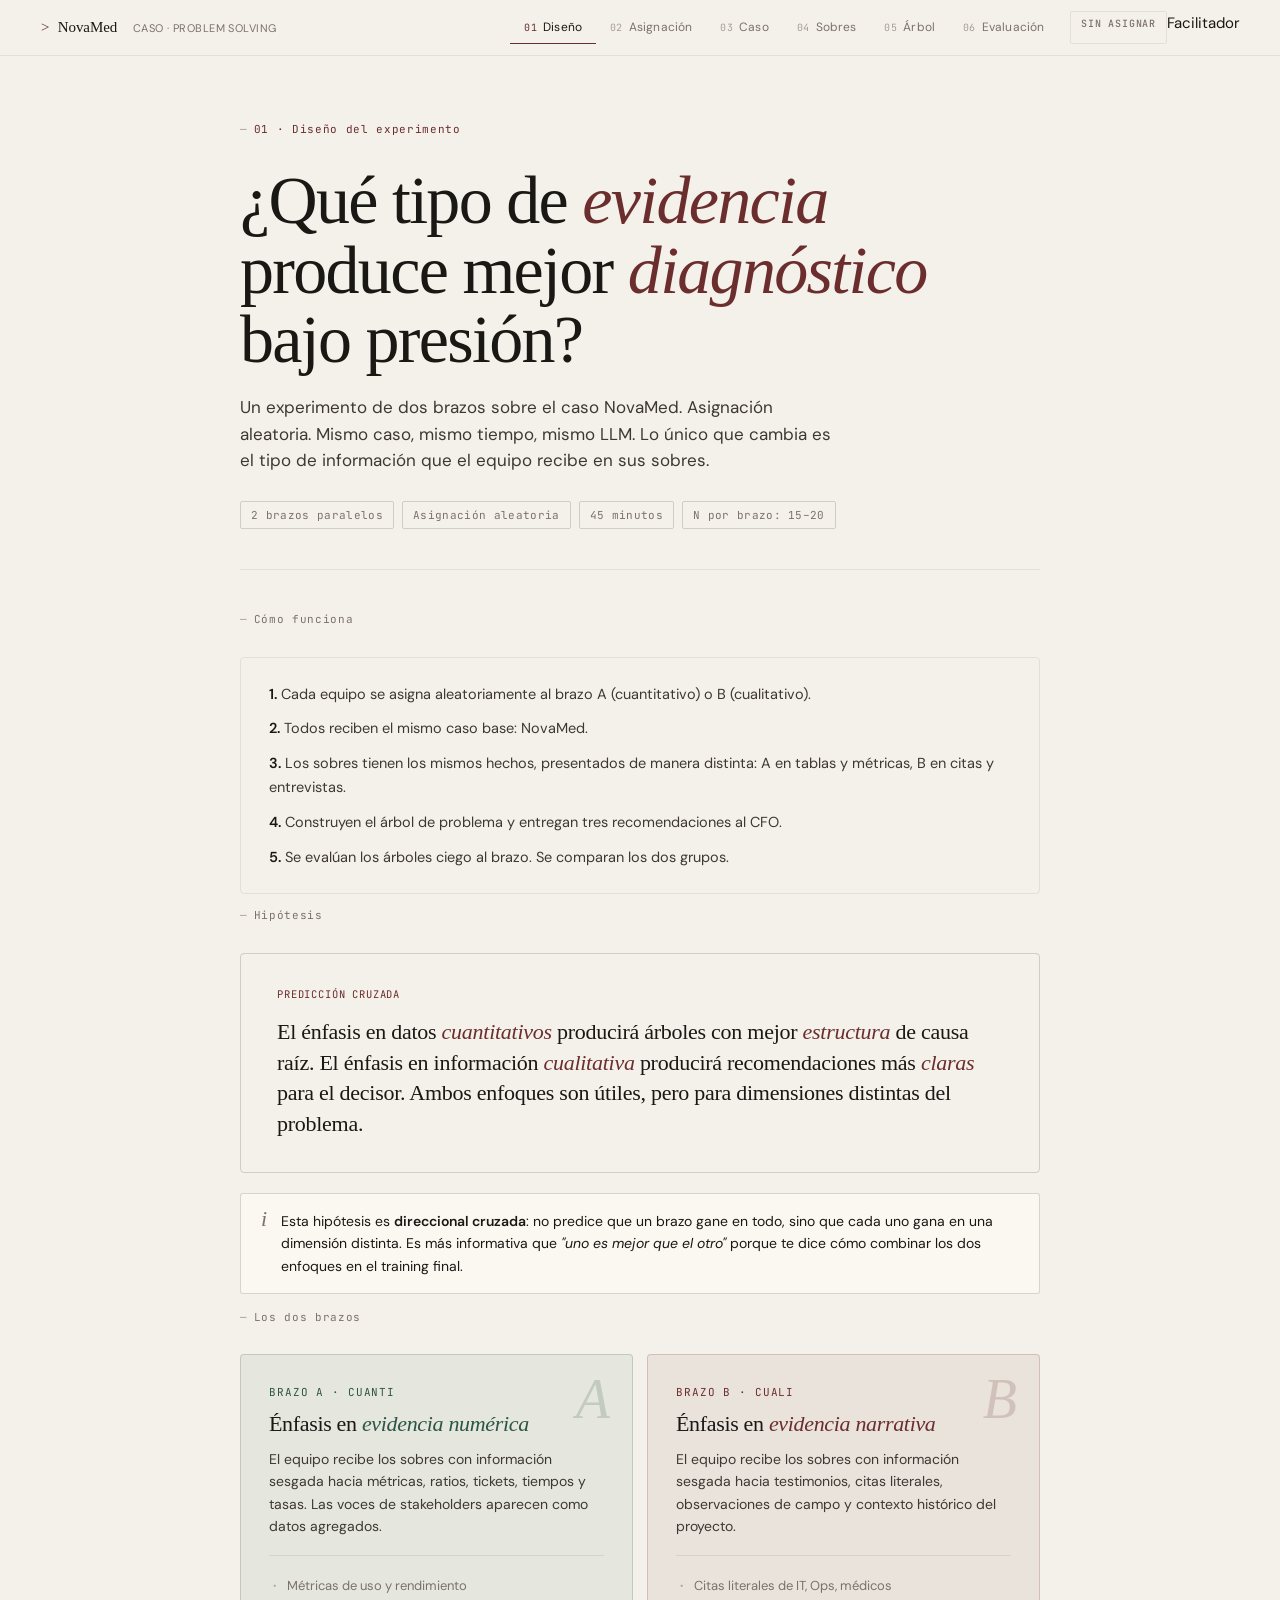
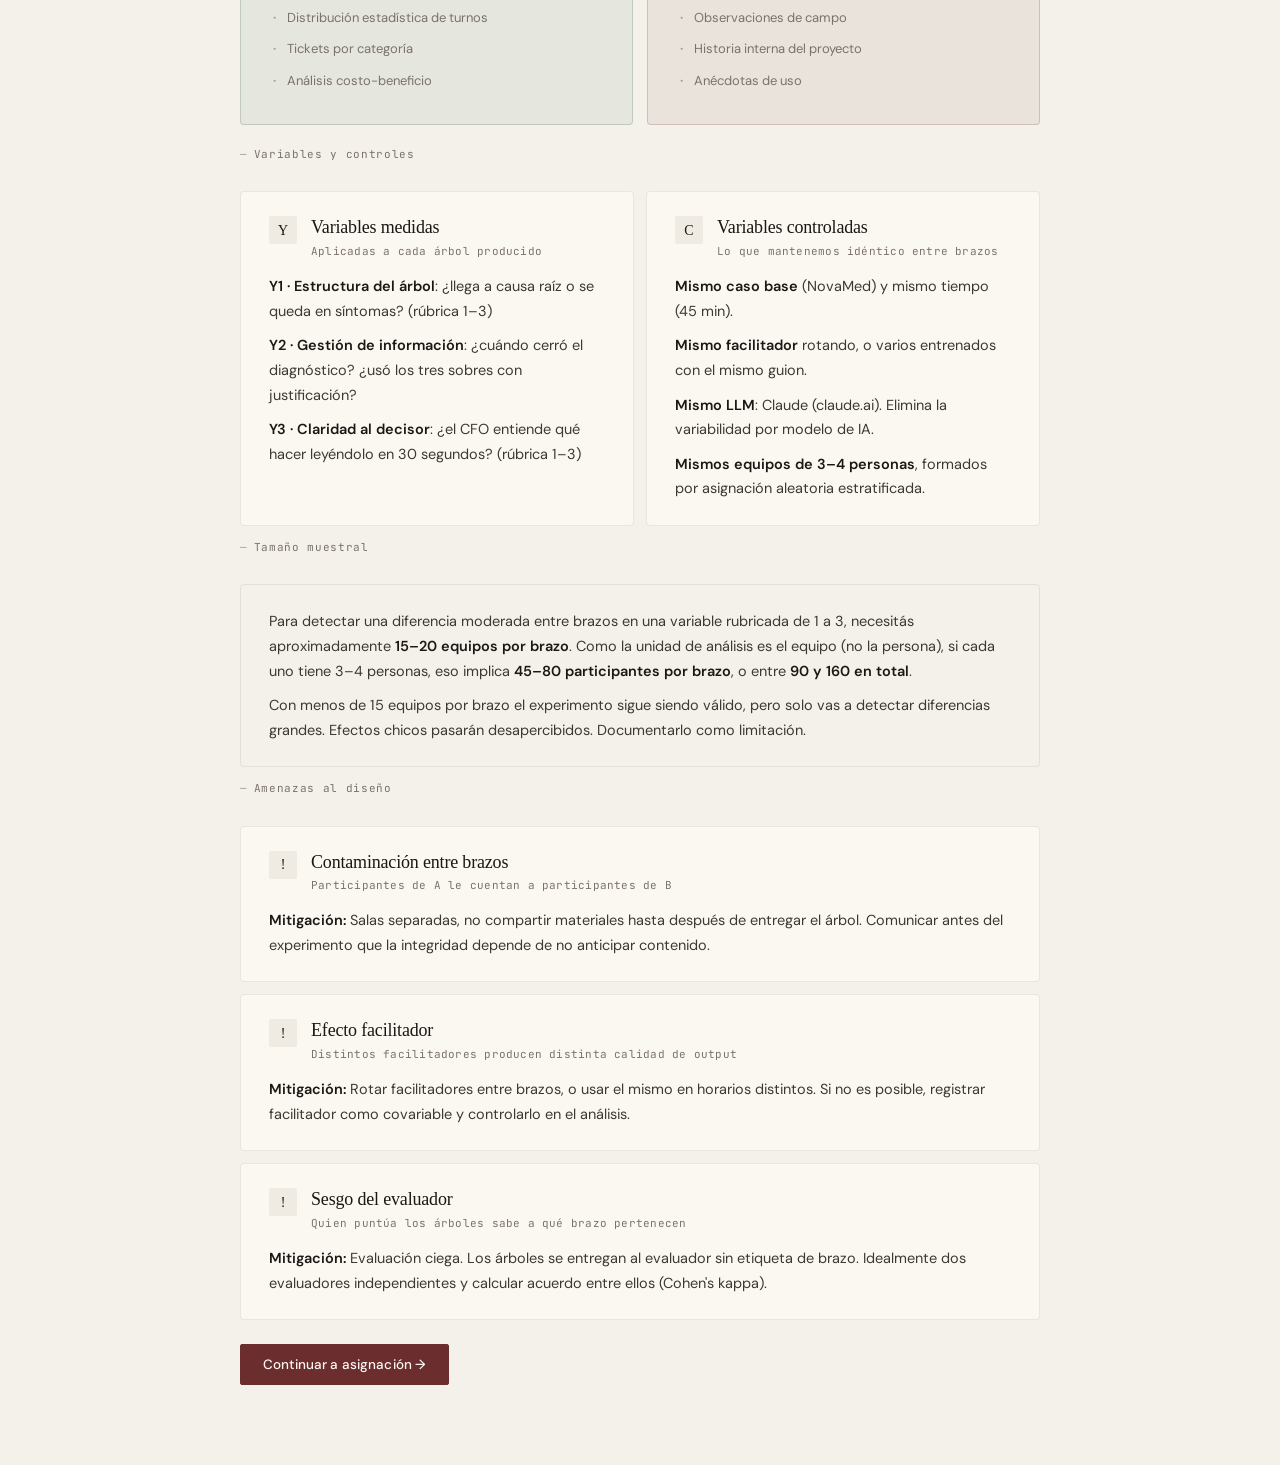
==== commit e1bb13dd: "Update1 index.html" ====
--- a/index.html
+++ b/index.html
@@ -3,17 +3,17 @@
 <head>
 <meta charset="UTF-8">
 <meta name="viewport" content="width=device-width, initial-scale=1.0">
-<title>NovaMed · Experimento Cuanti vs. Cuali</title>
-<meta name="description" content="Experimento causal de dos brazos sobre el caso NovaMed. Mismo caso, distinta evidencia.">
+<title>NovaMed · Caso de Problem Solving</title>
+<meta name="description" content="Caso de problem solving: el sistema que funciona bien.">
 <link href="https://fonts.googleapis.com/css2?family=Fraunces:ital,opsz,wght@0,9..144,400;0,9..144,500;0,9..144,600;1,9..144,400;1,9..144,500&family=DM+Sans:ital,wght@0,400;0,500;0,600;1,400&family=JetBrains+Mono:wght@400;500&display=swap" rel="stylesheet">
 <link rel="stylesheet" href="styles.css">
 </head>
-<body data-brazo="none">
+<body data-brazo="none" data-modo="participante">
 
 <nav>
   <div class="nav-logo">
-    <span class="chev">&gt;</span> NovaMed <em style="font-family:var(--serif); font-style:italic; color:var(--accent);">Experimento</em>
-    <span class="meta">FY26 · Problem Solving</span>
+    <span class="chev">&gt;</span> NovaMed
+    <span class="meta">Caso · Problem Solving</span>
   </div>
   <div class="nav-tabs">
     <button class="nav-tab active" onclick="showSection('diseno')" id="tab-diseno">
@@ -35,6 +35,7 @@
       <span class="num">06</span> Evaluación
     </button>
     <span class="brazo-badge none" id="brazo-badge">SIN ASIGNAR</span>
+    <span class="modo-indicator">Facilitador</span>
   </div>
 </nav>
 
@@ -141,6 +142,7 @@
         <p><strong>Mismo LLM</strong>: Claude (claude.ai). Elimina la variabilidad por modelo de IA.</p>
         <p><strong>Mismos equipos de 3–4 personas</strong>, formados por asignación aleatoria estratificada.</p>
       </div>
+      </div>
     </div>
   </div>
 
@@ -339,6 +341,7 @@
         <span class="tag warn">oferta activa</span>
         <span class="tag">módulo adicional disponible</span>
       </div>
+      </div>
     </div>
   </div>
 
@@ -411,12 +414,20 @@
   <div class="brazo-only-A">
     <div class="banner accent">
       <span class="banner-icon">A</span>
-      <div><strong>Brazo A · Cuantitativo.</strong> Vas a recibir evidencia principalmente <em>numérica</em>: tablas, ratios, métricas de uso, distribuciones, costos.</div>
-    </div>
-
-    <div class="sobre s1">
+      <div>
+        <span class="only-facilitador"><strong>Brazo A · Cuantitativo.</strong> </span>
+        Tu material para este caso: información en <em>tablas y métricas</em>. Vas a tener tres sobres, cada uno con un tipo de evidencia distinta.
+      </div>
+    </div>
+
+    <div class="sobre s1 closed" id="sobre-sobre-1a" onclick="toggleSobre(this, event)">
+      <button class="sobre-close-btn" onclick="closeSobre(event, this)" title="Cerrar">×</button>
       <div class="sobre-label">Sobre 1A · se entrega al inicio</div>
-      <div class="sobre-title">Datos operacionales y de <em>uso</em></div>
+      <div class="sobre-locked-title">Métricas y tablas del sistema</div>
+      <div class="sobre-cta">click para abrir <span class="arrow">→</span></div>
+      <div class="sobre-content">
+        <div class="sobre-title">Datos operacionales y de <em>uso</em></div>
+        
       <p class="card-sub" style="margin-bottom:18px;">Reporte automático del sistema y métricas del call center, 90 días post-lanzamiento.</p>
 
       <span class="editorial-marker"><span class="dash">—</span>Métricas técnicas del sistema (fuente: IT)</span>
@@ -446,10 +457,17 @@
         <strong>Para el facilitador:</strong> Dar 3 minutos para que el equipo lea la tabla, marque inconsistencias y formule una hipótesis cuantitativa del problema central. No responder preguntas todavía.
       </div>
     </div>
-
-    <div class="sobre s2">
+      </div>
+    </div>
+
+    <div class="sobre s2 closed" id="sobre-sobre-2a" onclick="toggleSobre(this, event)">
+      <button class="sobre-close-btn" onclick="closeSobre(event, this)" title="Cerrar">×</button>
       <div class="sobre-label">Sobre 2A · el equipo decide cuándo abrirlo</div>
-      <div class="sobre-title">Distribución de turnos y <em>adopción</em></div>
+      <div class="sobre-locked-title">Distribución detallada a 90 días</div>
+      <div class="sobre-cta">click para abrir <span class="arrow">→</span></div>
+      <div class="sobre-content">
+        <div class="sobre-title">Distribución de turnos y <em>adopción</em></div>
+        
       <p class="card-sub" style="margin-bottom:18px;">Análisis detallado de los 90 días post-lanzamiento. Generado por Ops a pedido del CFO.</p>
 
       <span class="editorial-marker"><span class="dash">—</span>Distribución de tipos de turno (n = 27.840 turnos, 90 días)</span>
@@ -485,10 +503,17 @@
         <strong>Para el facilitador:</strong> Observar cuándo el equipo abre este sobre. Equipos cuanti suelen abrirlo rápido. El dato del 60% es el más reencuadrante.
       </div>
     </div>
-
-    <div class="sobre s3">
+      </div>
+    </div>
+
+    <div class="sobre s3 closed" id="sobre-sobre-3a" onclick="toggleSobre(this, event)">
+      <button class="sobre-close-btn" onclick="closeSobre(event, this)" title="Cerrar">×</button>
       <div class="sobre-label">Sobre 3A · solo si el equipo lo pide (cuesta 2 min)</div>
-      <div class="sobre-title">Análisis del <em>contrato</em> vigente</div>
+      <div class="sobre-locked-title">Análisis del contrato (datos)</div>
+      <div class="sobre-cta">click para abrir <span class="arrow">→</span></div>
+      <div class="sobre-content">
+        <div class="sobre-title">Análisis del <em>contrato</em> vigente</div>
+        
       <p class="card-sub" style="margin-bottom:18px;">Revisión legal y económica del contrato firmado con TurnoFácil hace 6 meses.</p>
 
       <table class="data-table">
@@ -506,6 +531,7 @@
       <div class="facilitator-note">
         <strong>Para el facilitador:</strong> Este dato reencuadra el problema económico. En el brazo cuanti, suelen llegar acá con un cálculo costo-beneficio ya iniciado.
       </div>
+      </div>
     </div>
   </div>
 
@@ -514,12 +540,22 @@
   <div class="brazo-only-B">
     <div class="banner accent">
       <span class="banner-icon">B</span>
-      <div><strong>Brazo B · Cualitativo.</strong> Vas a recibir evidencia principalmente <em>narrativa</em>: citas literales, observaciones de campo, entrevistas, historias internas del proyecto.</div>
-    </div>
-
-    <div class="sobre s1">
+      <div>
+        <span class="only-facilitador"><strong>Brazo B · Cualitativo.</strong> </span>
+        Tu material para este caso: información en <em>entrevistas y testimonios</em>. Vas a tener tres sobres, cada uno con un tipo de evidencia distinta.
+      </div>
+    </div>
+      </div>
+    </div>
+
+    <div class="sobre s1 closed" id="sobre-sobre-1b" onclick="toggleSobre(this, event)">
+      <button class="sobre-close-btn" onclick="closeSobre(event, this)" title="Cerrar">×</button>
       <div class="sobre-label">Sobre 1B · se entrega al inicio</div>
-      <div class="sobre-title">Voces <em>enfrentadas</em></div>
+      <div class="sobre-locked-title">Entrevistas a IT y Operaciones</div>
+      <div class="sobre-cta">click para abrir <span class="arrow">→</span></div>
+      <div class="sobre-content">
+        <div class="sobre-title">Voces <em>enfrentadas</em></div>
+        
       <p class="card-sub" style="margin-bottom:18px;">Dos entrevistas internas hechas por RRHH la semana pasada, a pedido del CFO. Se transcribieron literalmente.</p>
 
       <div class="card">
@@ -557,10 +593,17 @@
         <strong>Para el facilitador:</strong> Dar 3 minutos para que el equipo lea las dos entrevistas y mapee dónde está el desacuerdo. No responder preguntas todavía.
       </div>
     </div>
-
-    <div class="sobre s2">
+      </div>
+    </div>
+
+    <div class="sobre s2 closed" id="sobre-sobre-2b" onclick="toggleSobre(this, event)">
+      <button class="sobre-close-btn" onclick="closeSobre(event, this)" title="Cerrar">×</button>
       <div class="sobre-label">Sobre 2B · el equipo decide cuándo abrirlo</div>
-      <div class="sobre-title">Voces del <em>piso clínico</em></div>
+      <div class="sobre-locked-title">Voces del piso clínico</div>
+      <div class="sobre-cta">click para abrir <span class="arrow">→</span></div>
+      <div class="sobre-content">
+        <div class="sobre-title">Voces del <em>piso clínico</em></div>
+        
       <p class="card-sub" style="margin-bottom:18px;">Observaciones de campo y entrevistas con médicos y enfermeros del turno mañana de dos clínicas, hechas por una consultora externa hace dos semanas.</p>
 
       <div class="quote">
@@ -592,10 +635,17 @@
         <strong>Para el facilitador:</strong> Observar cuándo el equipo abre este sobre. Equipos cuali suelen abrirlo después de discutir las dos versiones del Sobre 1B. Las voces del piso reencuadran el problema con un peso narrativo fuerte.
       </div>
     </div>
-
-    <div class="sobre s3">
+      </div>
+    </div>
+
+    <div class="sobre s3 closed" id="sobre-sobre-3b" onclick="toggleSobre(this, event)">
+      <button class="sobre-close-btn" onclick="closeSobre(event, this)" title="Cerrar">×</button>
       <div class="sobre-label">Sobre 3B · solo si el equipo lo pide (cuesta 2 min)</div>
-      <div class="sobre-title">La historia del <em>contrato</em></div>
+      <div class="sobre-locked-title">La historia del contrato</div>
+      <div class="sobre-cta">click para abrir <span class="arrow">→</span></div>
+      <div class="sobre-content">
+        <div class="sobre-title">La historia del <em>contrato</em></div>
+        
       <p class="card-sub" style="margin-bottom:18px;">Entrevista a Lucía Méndez, abogada interna de la empresa, que firmó el contrato con TurnoFácil hace 6 meses.</p>
 
       <div class="quote">
@@ -616,10 +666,13 @@
       <div class="facilitator-note">
         <strong>Para el facilitador:</strong> Este dato reencuadra el problema como uno de proceso. En el brazo cuali, los equipos suelen llegar acá con una hipótesis sobre la fragmentación de roles.
       </div>
-    </div>
-  </div>
-
-  <hr class="divider">
+      </div>
+    </div>
+  </div>
+      </div>
+    </div>
+
+    <hr class="divider">
   <div class="banner info">
     <span class="banner-icon">→</span>
     <div>Una vez que el equipo procesó los sobres, avanzá a la sección <strong>Árbol</strong> para construir el entregable.</div>
@@ -650,11 +703,23 @@
       <div class="tree-status" id="tree-status">0 nodos · 0 conexiones</div>
     </div>
 
-    <div id="tree-grid-container"></div>
+    <div class="tree-canvas" id="tree-canvas">
+      <div class="tree-canvas-inner" id="tree-canvas-inner">
+        <div class="tree-levels">
+          <div class="tree-level-tag efecto">Efecto</div>
+          <div class="tree-level-tag problema">Problema central</div>
+          <div class="tree-level-tag causa1">Causa raíz</div>
+          <div class="tree-level-tag causa2">Causa subyacente</div>
+        </div>
+        <div class="tree-content-area" id="tree-content-area">
+          <!-- SVG y nodos generados por JS -->
+        </div>
+      </div>
+    </div>
 
     <div class="banner info" style="margin-top:18px;">
       <span class="banner-icon">i</span>
-      <div><strong>Cómo construir el árbol:</strong> Click en una celda para agregar un nodo. Click en un nodo existente para editarlo o conectarlo. Las conexiones van <em>hacia abajo</em>: cada nodo se explica por sus causas del nivel inferior.</div>
+      <div><strong>Cómo construir el árbol:</strong> Usá los botones de arriba para agregar nodos en cada nivel. Click en un nodo para editarlo o conectarlo. Las flechas conectan <em>causa → efecto</em>: cada problema se explica por sus causas del nivel inferior.</div>
     </div>
   </div>
 
@@ -669,7 +734,70 @@
     </div>
   </div>
 
-  <div class="facilitator-note">
+  <span class="editorial-marker"><span class="dash">—</span>Usá Claude para construir la presentación final al CFO</span>
+
+  <div class="prompts-block">
+    <div class="prompts-intro">
+      Cuando tengas el árbol y las tres recomendaciones, <em>copiá los prompts</em> de abajo en <strong>claude.ai</strong> para que Claude te ayude a producir el entregable final. <em>Importante:</em> todos los equipos deben usar <strong>el mismo LLM</strong> — eso controla la variable IA en el experimento.
+    </div>
+
+    <div class="prompt-card">
+      <button class="prompt-copy" onclick="copyPrompt(this)">copiar</button>
+      <span class="prompt-label">Prompt 1 · Pulir el árbol</span>
+      <div class="prompt-text">Soy un equipo de problem solving trabajando un caso. Te paso mi árbol de problema en JSON.
+
+Necesito que: (1) revises si la causa raíz que identifiqué realmente explica el problema central, (2) detectes si confundí causas con síntomas, (3) me sugieras dónde el árbol está flojo. Sé crítico, no condescendiente.
+
+Mi árbol:
+[PEGAR ACÁ EL JSON EXPORTADO]</div>
+    </div>
+
+    <div class="prompt-card">
+      <button class="prompt-copy" onclick="copyPrompt(this)">copiar</button>
+      <span class="prompt-label">Prompt 2 · Afinar las recomendaciones</span>
+      <div class="prompt-text">Estas son las tres recomendaciones que quiero darle al CFO. Necesito que las revises bajo este criterio: ¿podría el CFO leerlas en 30 segundos y saber qué hacer el viernes? Cada una debe tener acción concreta + owner + plazo.
+
+Si alguna es vaga o le falta algo, reescribila.
+
+Recomendación 1: [PEGAR]
+Recomendación 2: [PEGAR]
+Recomendación 3: [PEGAR]</div>
+    </div>
+
+    <div class="prompt-card">
+      <button class="prompt-copy" onclick="copyPrompt(this)">copiar</button>
+      <span class="prompt-label">Prompt 3 · Producir la presentación de 1 página</span>
+      <div class="prompt-text">Necesito un documento de 1 página dirigido al CFO de NovaMed (Roberto Hein, recién llegado, sin contexto previo del proyecto, con presión de tiempo para decidir el viernes).
+
+Tiene que tener:
+- Una conclusión arriba (qué hacer el viernes), en 1 frase.
+- Un árbol simple de tres niveles (efecto → problema → causa raíz).
+- Las 3 recomendaciones (esta semana / 2 semanas / estructural), cada una con owner y plazo.
+
+Tono: directo, sin jerga consultora, sin hedge language ("podría", "quizás", "se sugiere"). Verbo activo.
+
+Mi diagnóstico:
+[PEGAR EL JSON DEL ÁRBOL + LAS RECOMENDACIONES]</div>
+    </div>
+
+    <div class="prompt-card">
+      <button class="prompt-copy" onclick="copyPrompt(this)">copiar</button>
+      <span class="prompt-label">Prompt 4 · Anticipar la objeción del CFO</span>
+      <div class="prompt-text">Hacé de cuenta que sos el CFO Roberto Hein leyendo esta presentación. Tenés 2 meses en la empresa, no conocés el historial. Tu trabajo es decidir el viernes si renovar el contrato.
+
+Decime: (1) las 3 preguntas más incómodas que harías al leer esto, (2) qué falta para que la decisión sea obvia, (3) qué parte no creés del todo.
+
+La presentación:
+[PEGAR LA PRESENTACIÓN DEL PROMPT 3]</div>
+    </div>
+  </div>
+
+  <div class="banner warn" style="margin-top:18px;">
+    <span class="banner-icon">!</span>
+    <div><strong>Control del experimento:</strong> registrá cuántas veces usaron Claude, en qué momento, y qué tipo de prompts. Esto se mide como variable secundaria para descartar que un brazo haya usado el LLM mucho más que el otro.</div>
+  </div>
+
+    <div class="facilitator-note">
     <strong>Para el facilitador:</strong> El JSON exportado contiene la estructura completa del árbol (nodos, conexiones, niveles, columnas) más las tres recomendaciones. Guardalo con un identificador del equipo y del brazo para el análisis posterior. Idealmente entregar a los evaluadores <em>sin la etiqueta del brazo</em>, para evaluación ciega.
   </div>
 </section>
@@ -788,6 +916,7 @@
         <p>Que el efecto se sostiene en el tiempo (no hay medición posterior).</p>
         <p>Que se transfiere a otros casos (sería válido replicar con un caso distinto).</p>
       </div>
+      </div>
     </div>
   </div>
 
--- a/styles.css
+++ b/styles.css
@@ -0,0 +1,1046 @@
+/* ============================================================
+   NovaMed Experiment — Editorial Sobrio
+   Inspirado en: Recognition Points · FY26 (acc3datorre/TestSurvey)
+   ============================================================ */
+
+:root {
+  /* Paleta papel + tinta */
+  --bg: #F4F1EA;
+  --paper: #FBF8F2;
+  --surface: #FFFFFF;
+  --surface-warm: #EFEBE2;
+  --border: rgba(26, 24, 21, 0.08);
+  --border-strong: rgba(26, 24, 21, 0.16);
+
+  /* Tinta */
+  --ink: #1A1815;
+  --ink-soft: #3D3833;
+  --muted: #7B7269;
+  --muted-soft: #A89F95;
+
+  /* Acento único: borgoña sobrio */
+  --accent: #6B2D2D;
+  --accent-soft: rgba(107, 45, 45, 0.08);
+  --accent-border: rgba(107, 45, 45, 0.22);
+  --accent-text: #8A3D3D;
+
+  /* Diferenciación de brazos (sutil, no protagónico) */
+  --brazo-A: #2C5545;       /* verde botella, brazo cuanti */
+  --brazo-A-soft: rgba(44, 85, 69, 0.07);
+  --brazo-A-border: rgba(44, 85, 69, 0.2);
+  --brazo-B: #6B2D2D;       /* borgoña, brazo cuali — coincide con acento */
+  --brazo-B-soft: rgba(107, 45, 45, 0.07);
+  --brazo-B-border: rgba(107, 45, 45, 0.2);
+
+  /* Para "señales": positivo, alerta, advertencia */
+  --warn: #8B6914;
+  --warn-soft: rgba(139, 105, 20, 0.08);
+  --warn-border: rgba(139, 105, 20, 0.2);
+
+  /* Tipografía */
+  --serif: 'Fraunces', 'Instrument Serif', Georgia, serif;
+  --sans: 'DM Sans', -apple-system, system-ui, sans-serif;
+  --mono: 'JetBrains Mono', 'SFMono-Regular', monospace;
+}
+
+* , *::before, *::after { box-sizing: border-box; margin: 0; padding: 0; }
+html { scroll-behavior: smooth; }
+body {
+  background: var(--bg);
+  color: var(--ink);
+  font-family: var(--sans);
+  font-size: 15px;
+  line-height: 1.65;
+  min-height: 100vh;
+  -webkit-font-smoothing: antialiased;
+  text-rendering: optimizeLegibility;
+}
+
+/* Subrayar selecciones con borgoña sutil */
+::selection { background: var(--accent-soft); color: var(--ink); }
+
+/* ============================================================
+   NAV — sutil, alta tinta, separador apenas marcado
+   ============================================================ */
+nav {
+  position: sticky;
+  top: 0;
+  z-index: 100;
+  background: rgba(244, 241, 234, 0.94);
+  backdrop-filter: blur(10px);
+  -webkit-backdrop-filter: blur(10px);
+  border-bottom: 1px solid var(--border);
+  padding: 0 2.5rem;
+  display: flex;
+  align-items: center;
+  gap: 0;
+  min-height: 56px;
+  flex-wrap: wrap;
+}
+.nav-logo {
+  font-family: var(--serif);
+  font-size: 15px;
+  font-weight: 500;
+  letter-spacing: -0.005em;
+  color: var(--ink);
+  margin-right: auto;
+}
+.nav-logo .chev { color: var(--accent); margin-right: 4px; font-style: italic; }
+.nav-logo .meta {
+  font-family: var(--sans);
+  font-size: 11px;
+  color: var(--muted);
+  margin-left: 12px;
+  font-weight: 400;
+  letter-spacing: 0.04em;
+  text-transform: uppercase;
+}
+
+.nav-tabs {
+  display: flex;
+  gap: 0;
+  flex-wrap: wrap;
+}
+.nav-tab {
+  font-family: var(--sans);
+  font-size: 12px;
+  font-weight: 400;
+  letter-spacing: 0.01em;
+  padding: 8px 14px;
+  border: none;
+  background: transparent;
+  color: var(--muted);
+  cursor: pointer;
+  transition: color 0.2s;
+  text-decoration: none;
+  display: flex;
+  align-items: center;
+  gap: 6px;
+  border-bottom: 1px solid transparent;
+  border-radius: 0;
+}
+.nav-tab:hover { color: var(--ink); }
+.nav-tab.active {
+  color: var(--ink);
+  border-bottom-color: var(--accent);
+}
+.nav-tab .num {
+  font-family: var(--mono);
+  font-size: 10px;
+  color: var(--muted-soft);
+  letter-spacing: 0.05em;
+}
+.nav-tab.active .num { color: var(--accent); }
+
+.brazo-badge {
+  font-family: var(--mono);
+  font-size: 10px;
+  padding: 4px 10px;
+  border-radius: 2px;
+  margin-left: 12px;
+  text-transform: uppercase;
+  letter-spacing: 0.08em;
+  font-weight: 500;
+}
+.brazo-badge.A { background: var(--brazo-A-soft); color: var(--brazo-A); border: 1px solid var(--brazo-A-border); }
+.brazo-badge.B { background: var(--brazo-B-soft); color: var(--brazo-B); border: 1px solid var(--brazo-B-border); }
+.brazo-badge.none { background: transparent; color: var(--muted); border: 1px solid var(--border); }
+.brazo-badge.facilitador { background: var(--warn-soft); color: var(--warn); border: 1px solid var(--warn-border); }
+
+/* ============================================================
+   SECCIONES
+   ============================================================ */
+section {
+  max-width: 880px;
+  margin: 0 auto;
+  padding: 4rem 2.5rem 5rem;
+  display: none;
+}
+section.active { display: block; }
+
+/* ============================================================
+   MARCADORES EDITORIALES — el sello del estilo
+   "— 01", "— Paso 01", "— Cómo funciona"
+   ============================================================ */
+.editorial-marker {
+  font-family: var(--mono);
+  font-size: 11px;
+  font-weight: 400;
+  letter-spacing: 0.06em;
+  color: var(--muted);
+  margin-bottom: 28px;
+  display: block;
+  text-transform: none;
+}
+.editorial-marker .dash {
+  color: var(--muted-soft);
+  margin-right: 6px;
+}
+.editorial-marker.accent { color: var(--accent); }
+
+/* ============================================================
+   TÍTULOS — serif con itálicas en palabras clave
+   ============================================================ */
+.display {
+  font-family: var(--serif);
+  font-size: clamp(38px, 6vw, 68px);
+  line-height: 1.02;
+  font-weight: 400;
+  letter-spacing: -0.025em;
+  color: var(--ink);
+  margin-bottom: 1.25rem;
+}
+.display em {
+  font-style: italic;
+  font-weight: 400;
+  color: var(--accent);
+}
+
+.title {
+  font-family: var(--serif);
+  font-size: clamp(28px, 4vw, 44px);
+  line-height: 1.08;
+  font-weight: 400;
+  letter-spacing: -0.02em;
+  color: var(--ink);
+  margin-bottom: 1rem;
+}
+.title em {
+  font-style: italic;
+  font-weight: 400;
+  color: var(--accent);
+}
+
+.lead {
+  font-family: var(--sans);
+  font-size: 17px;
+  line-height: 1.55;
+  color: var(--ink-soft);
+  max-width: 600px;
+  margin-bottom: 1.5rem;
+}
+.lead.muted { color: var(--muted); }
+
+.h3 {
+  font-family: var(--serif);
+  font-size: 22px;
+  font-weight: 500;
+  line-height: 1.25;
+  letter-spacing: -0.015em;
+  color: var(--ink);
+  margin-bottom: 0.5rem;
+}
+.h3 em { font-style: italic; color: var(--accent); font-weight: 500; }
+
+/* ============================================================
+   HERO
+   ============================================================ */
+.hero {
+  padding-bottom: 2.5rem;
+  margin-bottom: 2.5rem;
+  border-bottom: 1px solid var(--border);
+}
+.meta-row {
+  display: flex;
+  flex-wrap: wrap;
+  gap: 8px;
+  margin-top: 1.75rem;
+}
+.meta-chip {
+  font-family: var(--mono);
+  font-size: 11px;
+  padding: 4px 10px;
+  border-radius: 2px;
+  background: transparent;
+  border: 1px solid var(--border-strong);
+  color: var(--muted);
+  letter-spacing: 0.03em;
+}
+
+/* ============================================================
+   CARDS — superficie blanca, borde tenue, sin dramatismo
+   ============================================================ */
+.card {
+  background: var(--paper);
+  border: 1px solid var(--border);
+  border-radius: 4px;
+  padding: 1.5rem 1.75rem;
+  margin-bottom: 12px;
+}
+.card-header {
+  display: flex;
+  align-items: flex-start;
+  gap: 14px;
+  margin-bottom: 14px;
+}
+.card-icon {
+  width: 28px;
+  height: 28px;
+  border-radius: 2px;
+  display: flex;
+  align-items: center;
+  justify-content: center;
+  font-family: var(--serif);
+  font-size: 14px;
+  font-weight: 500;
+  flex-shrink: 0;
+  background: var(--surface-warm);
+  color: var(--ink);
+}
+.card-title {
+  font-family: var(--serif);
+  font-size: 18px;
+  font-weight: 500;
+  color: var(--ink);
+  line-height: 1.25;
+  letter-spacing: -0.01em;
+}
+.card-sub {
+  font-family: var(--mono);
+  font-size: 11px;
+  color: var(--muted);
+  margin-top: 3px;
+  letter-spacing: 0.02em;
+}
+.card-body {
+  font-size: 14.5px;
+  color: var(--ink-soft);
+  line-height: 1.7;
+}
+.card-body p { margin-bottom: 10px; }
+.card-body p:last-child { margin-bottom: 0; }
+.card-body strong { color: var(--ink); font-weight: 600; }
+
+/* Variantes de card */
+.card.accent {
+  background: var(--accent-soft);
+  border-color: var(--accent-border);
+}
+.card.accent .card-icon { background: var(--accent); color: var(--paper); }
+.card.warn {
+  background: var(--warn-soft);
+  border-color: var(--warn-border);
+}
+.card.warn .card-icon { background: var(--warn); color: var(--paper); }
+.card.A {
+  background: var(--brazo-A-soft);
+  border-color: var(--brazo-A-border);
+}
+.card.A .card-icon { background: var(--brazo-A); color: var(--paper); }
+.card.B {
+  background: var(--brazo-B-soft);
+  border-color: var(--brazo-B-border);
+}
+.card.B .card-icon { background: var(--brazo-B); color: var(--paper); }
+
+/* Card "ghost" — solo separación, sin fondo */
+.card.ghost { background: transparent; border-color: var(--border); }
+
+/* ============================================================
+   GRIDS
+   ============================================================ */
+.grid2 { display: grid; grid-template-columns: 1fr 1fr; gap: 12px; }
+.grid3 { display: grid; grid-template-columns: 1fr 1fr 1fr; gap: 12px; }
+
+/* ============================================================
+   TAGS — minúsculas, contenidas
+   ============================================================ */
+.tags { display: flex; flex-wrap: wrap; gap: 6px; margin-top: 12px; }
+.tag {
+  font-family: var(--mono);
+  font-size: 10.5px;
+  padding: 3px 9px;
+  border-radius: 2px;
+  background: var(--surface-warm);
+  border: 1px solid transparent;
+  color: var(--muted);
+  letter-spacing: 0.03em;
+  text-transform: lowercase;
+}
+.tag.alert { color: var(--accent); border-color: var(--accent-border); background: var(--accent-soft); }
+.tag.warn  { color: var(--warn); border-color: var(--warn-border); background: var(--warn-soft); }
+.tag.A     { color: var(--brazo-A); border-color: var(--brazo-A-border); background: var(--brazo-A-soft); }
+.tag.B     { color: var(--brazo-B); border-color: var(--brazo-B-border); background: var(--brazo-B-soft); }
+
+/* ============================================================
+   SOBRE — borde discontinuo elegante, etiqueta literaria
+   ============================================================ */
+.sobre {
+  border: 1px solid var(--border);
+  border-radius: 4px;
+  padding: 2rem 2rem 1.75rem;
+  margin-bottom: 14px;
+  position: relative;
+  background: var(--paper);
+}
+.sobre-label {
+  font-family: var(--mono);
+  font-size: 10.5px;
+  letter-spacing: 0.08em;
+  text-transform: uppercase;
+  color: var(--muted);
+  position: absolute;
+  top: -7px;
+  left: 18px;
+  background: var(--bg);
+  padding: 0 10px;
+}
+.sobre.s1 { border-left: 2px solid var(--accent); }
+.sobre.s1 .sobre-label { color: var(--accent); }
+.sobre.s2 { border-left: 2px solid var(--ink-soft); }
+.sobre.s2 .sobre-label { color: var(--ink); }
+.sobre.s3 { border-left: 2px solid var(--warn); }
+.sobre.s3 .sobre-label { color: var(--warn); }
+
+.sobre-title {
+  font-family: var(--serif);
+  font-size: 22px;
+  font-weight: 500;
+  line-height: 1.25;
+  letter-spacing: -0.015em;
+  margin-bottom: 6px;
+}
+.sobre-title em { font-style: italic; color: var(--accent); }
+
+/* ============================================================
+   QUOTES
+   ============================================================ */
+.quote {
+  border-left: 1px solid var(--accent);
+  padding: 6px 16px 6px 18px;
+  margin: 12px 0;
+  font-family: var(--serif);
+  font-style: italic;
+  font-size: 16px;
+  line-height: 1.5;
+  color: var(--ink);
+  font-weight: 400;
+  letter-spacing: -0.005em;
+}
+.quote-author {
+  font-family: var(--mono);
+  font-style: normal;
+  font-size: 11px;
+  color: var(--muted);
+  margin-top: 8px;
+  letter-spacing: 0.03em;
+  text-transform: none;
+}
+
+/* ============================================================
+   DIVIDERS
+   ============================================================ */
+.divider {
+  border: none;
+  border-top: 1px solid var(--border);
+  margin: 2.5rem 0 2rem;
+}
+.divider-ornament {
+  margin: 3rem 0 2rem;
+  text-align: center;
+  color: var(--muted-soft);
+  font-family: var(--serif);
+  font-size: 20px;
+  font-style: italic;
+  letter-spacing: 0.4em;
+}
+
+/* ============================================================
+   SECTION LABEL — más sobrio, sin línea inferior pesada
+   ============================================================ */
+.section-label {
+  font-family: var(--mono);
+  font-size: 11px;
+  letter-spacing: 0.08em;
+  text-transform: uppercase;
+  color: var(--muted);
+  margin: 2rem 0 1rem;
+  padding-bottom: 0;
+}
+.section-label .dash { color: var(--muted-soft); margin-right: 6px; }
+
+/* ============================================================
+   NOTAS DE FACILITADOR
+   ============================================================ */
+.facilitator-note {
+  background: transparent;
+  border-left: 2px solid var(--muted-soft);
+  border-radius: 0;
+  padding: 8px 16px;
+  font-size: 13px;
+  color: var(--muted);
+  margin-top: 14px;
+  line-height: 1.6;
+  font-style: italic;
+  font-family: var(--serif);
+}
+.facilitator-note strong {
+  color: var(--ink);
+  font-weight: 500;
+  font-style: normal;
+  font-family: var(--sans);
+}
+
+/* ============================================================
+   BOTONES
+   ============================================================ */
+.btn {
+  font-family: var(--sans);
+  font-size: 13.5px;
+  font-weight: 500;
+  padding: 11px 22px;
+  border-radius: 2px;
+  border: 1px solid var(--ink);
+  background: var(--ink);
+  color: var(--paper);
+  cursor: pointer;
+  transition: all 0.18s ease;
+  text-decoration: none;
+  display: inline-block;
+  letter-spacing: 0.01em;
+}
+.btn:hover {
+  background: var(--accent);
+  border-color: var(--accent);
+  color: var(--paper);
+}
+.btn.primary { background: var(--accent); border-color: var(--accent); }
+.btn.primary:hover { background: var(--ink); border-color: var(--ink); }
+.btn.ghost {
+  background: transparent;
+  border-color: var(--border-strong);
+  color: var(--ink);
+}
+.btn.ghost:hover {
+  background: transparent;
+  border-color: var(--ink);
+  color: var(--ink);
+}
+.btn.tiny { padding: 7px 14px; font-size: 12px; }
+.btn-row { display: flex; gap: 10px; flex-wrap: wrap; margin-top: 1.5rem; align-items: center; }
+
+/* ============================================================
+   HYPOTHESIS — bloque destacado en serif
+   ============================================================ */
+.hypothesis {
+  background: transparent;
+  border: 1px solid var(--border-strong);
+  border-radius: 4px;
+  padding: 2rem 2.25rem;
+  margin: 1.25rem 0;
+  position: relative;
+}
+.hypothesis-label {
+  font-family: var(--mono);
+  font-size: 10.5px;
+  letter-spacing: 0.08em;
+  text-transform: uppercase;
+  color: var(--accent);
+  margin-bottom: 14px;
+}
+.hypothesis-text {
+  font-family: var(--serif);
+  font-size: 22px;
+  line-height: 1.4;
+  color: var(--ink);
+  font-weight: 400;
+  letter-spacing: -0.012em;
+}
+.hypothesis-text em {
+  font-style: italic;
+  color: var(--accent);
+  font-weight: 400;
+}
+
+/* ============================================================
+   ASSIGNMENT BOX
+   ============================================================ */
+.assignment-box {
+  background: var(--paper);
+  border: 1px solid var(--border);
+  border-radius: 4px;
+  padding: 3rem 2rem;
+  text-align: center;
+  margin: 1.5rem 0;
+}
+.assignment-result {
+  font-family: var(--serif);
+  font-size: clamp(34px, 5vw, 48px);
+  font-weight: 400;
+  line-height: 1.1;
+  margin: 16px 0 12px;
+  letter-spacing: -0.02em;
+}
+.assignment-result em { font-style: italic; }
+.assignment-result.A { color: var(--brazo-A); }
+.assignment-result.B { color: var(--brazo-B); }
+.assignment-result.facilitador { color: var(--warn); }
+.assignment-detail {
+  font-size: 14px;
+  color: var(--muted);
+  max-width: 520px;
+  margin: 0 auto;
+  line-height: 1.6;
+}
+
+/* ============================================================
+   ARM CARDS
+   ============================================================ */
+.arm-comparison {
+  display: grid;
+  grid-template-columns: 1fr 1fr;
+  gap: 14px;
+  margin: 1.25rem 0;
+}
+.arm-card {
+  border-radius: 4px;
+  padding: 1.75rem;
+  border: 1px solid var(--border-strong);
+  background: var(--paper);
+  position: relative;
+}
+.arm-card.A { border-color: var(--brazo-A-border); background: var(--brazo-A-soft); }
+.arm-card.B { border-color: var(--brazo-B-border); background: var(--brazo-B-soft); }
+.arm-letter {
+  font-family: var(--serif);
+  font-size: 56px;
+  font-style: italic;
+  font-weight: 400;
+  line-height: 1;
+  position: absolute;
+  top: 16px;
+  right: 22px;
+  opacity: 0.18;
+}
+.arm-card.A .arm-letter { color: var(--brazo-A); }
+.arm-card.B .arm-letter { color: var(--brazo-B); }
+.arm-label {
+  font-family: var(--mono);
+  font-size: 11px;
+  text-transform: uppercase;
+  letter-spacing: 0.08em;
+  margin-bottom: 10px;
+}
+.arm-card.A .arm-label { color: var(--brazo-A); }
+.arm-card.B .arm-label { color: var(--brazo-B); }
+.arm-name {
+  font-family: var(--serif);
+  font-size: 22px;
+  font-weight: 500;
+  line-height: 1.2;
+  margin-bottom: 10px;
+  letter-spacing: -0.015em;
+}
+.arm-desc {
+  font-size: 14px;
+  color: var(--ink-soft);
+  line-height: 1.6;
+}
+.arm-list {
+  font-size: 13px;
+  color: var(--muted);
+  margin-top: 18px;
+  padding-left: 0;
+  list-style: none;
+  border-top: 1px solid var(--border);
+  padding-top: 14px;
+}
+.arm-list li {
+  padding: 5px 0;
+  padding-left: 18px;
+  position: relative;
+  font-family: var(--sans);
+}
+.arm-list li::before {
+  content: '·';
+  position: absolute;
+  left: 4px;
+  color: var(--muted-soft);
+  font-weight: 700;
+}
+
+/* ============================================================
+   TREE BUILDER — grilla editorial, líneas finas
+   ============================================================ */
+.tree-builder {
+  background: var(--paper);
+  border: 1px solid var(--border);
+  border-radius: 4px;
+  padding: 1.75rem;
+  margin: 1.25rem 0;
+}
+.tree-toolbar {
+  display: flex;
+  gap: 8px;
+  flex-wrap: wrap;
+  margin-bottom: 1.5rem;
+  align-items: center;
+  padding-bottom: 1rem;
+  border-bottom: 1px solid var(--border);
+}
+.tree-status {
+  font-size: 11px;
+  font-family: var(--mono);
+  color: var(--muted);
+  margin-left: auto;
+  letter-spacing: 0.03em;
+}
+.tree-grid {
+  display: grid;
+  gap: 1px;
+  background: var(--border-strong);
+  border: 1px solid var(--border-strong);
+  border-radius: 3px;
+  overflow: hidden;
+}
+.tree-header-row {
+  padding: 12px 14px;
+  color: var(--muted);
+  background: var(--surface-warm);
+  font-family: var(--mono);
+  font-size: 10.5px;
+  font-weight: 500;
+  letter-spacing: 0.08em;
+  text-transform: uppercase;
+  text-align: center;
+}
+.tree-level-label {
+  background: var(--surface-warm);
+  padding: 14px;
+  font-family: var(--serif);
+  font-size: 13px;
+  font-weight: 500;
+  letter-spacing: -0.005em;
+  display: flex;
+  align-items: center;
+  justify-content: flex-start;
+  font-style: italic;
+}
+.tree-level-label.efecto { color: var(--accent); }
+.tree-level-label.problema { color: var(--ink); }
+.tree-level-label.causa1 { color: var(--warn); }
+.tree-level-label.causa2 { color: var(--brazo-A); }
+.tree-cell {
+  background: var(--paper);
+  padding: 8px;
+  min-height: 96px;
+  display: flex;
+  flex-direction: column;
+  gap: 6px;
+}
+.tree-cell:hover { background: var(--surface); }
+.tree-add {
+  border: 1px dashed var(--border-strong);
+  border-radius: 2px;
+  padding: 8px;
+  font-size: 11px;
+  color: var(--muted);
+  cursor: pointer;
+  text-align: center;
+  background: transparent;
+  width: 100%;
+  transition: all 0.15s;
+  font-family: var(--sans);
+}
+.tree-add:hover {
+  border-color: var(--ink);
+  color: var(--ink);
+  background: var(--surface);
+}
+.tree-node-card {
+  border-radius: 3px;
+  padding: 9px 11px;
+  font-size: 12px;
+  line-height: 1.45;
+  cursor: pointer;
+  position: relative;
+  border: 1px solid;
+  transition: all 0.15s;
+  background: var(--surface);
+  font-family: var(--sans);
+}
+.tree-node-card.efecto { border-color: var(--accent-border); color: var(--ink); border-left: 3px solid var(--accent); }
+.tree-node-card.problema { border-color: var(--border-strong); color: var(--ink); border-left: 3px solid var(--ink); }
+.tree-node-card.causa1 { border-color: var(--warn-border); color: var(--ink); border-left: 3px solid var(--warn); }
+.tree-node-card.causa2 { border-color: var(--brazo-A-border); color: var(--ink); border-left: 3px solid var(--brazo-A); }
+.tree-node-card:hover { background: var(--surface-warm); }
+.tree-node-connections {
+  font-family: var(--mono);
+  font-size: 9.5px;
+  margin-top: 5px;
+  color: var(--muted);
+  letter-spacing: 0.04em;
+}
+
+/* ============================================================
+   MODAL
+   ============================================================ */
+.modal-backdrop {
+  position: fixed;
+  top: 0; left: 0; right: 0; bottom: 0;
+  background: rgba(26, 24, 21, 0.4);
+  display: none;
+  align-items: center;
+  justify-content: center;
+  z-index: 200;
+  backdrop-filter: blur(3px);
+}
+.modal-backdrop.show { display: flex; }
+.modal {
+  background: var(--paper);
+  border: 1px solid var(--border-strong);
+  border-radius: 4px;
+  padding: 2rem;
+  width: 92%;
+  max-width: 520px;
+  max-height: 84vh;
+  overflow-y: auto;
+}
+.modal-title {
+  font-family: var(--serif);
+  font-size: 22px;
+  font-weight: 500;
+  margin-bottom: 18px;
+  letter-spacing: -0.015em;
+}
+.modal-section { margin-bottom: 14px; }
+.modal-section-label {
+  font-family: var(--mono);
+  font-size: 10.5px;
+  color: var(--muted);
+  text-transform: uppercase;
+  letter-spacing: 0.08em;
+  margin-bottom: 6px;
+}
+.modal textarea, .modal select {
+  width: 100%;
+  background: var(--surface);
+  border: 1px solid var(--border-strong);
+  border-radius: 2px;
+  padding: 10px 12px;
+  color: var(--ink);
+  font-family: var(--sans);
+  font-size: 14px;
+  line-height: 1.5;
+}
+.modal textarea {
+  min-height: 110px;
+  resize: vertical;
+}
+.modal textarea:focus, .modal select:focus {
+  outline: none;
+  border-color: var(--accent);
+}
+.modal-actions {
+  display: flex;
+  gap: 10px;
+  justify-content: flex-end;
+  margin-top: 18px;
+  align-items: center;
+}
+
+/* ============================================================
+   RECOMENDACIONES — textarea editorial
+   ============================================================ */
+.rec-textarea {
+  width: 100%;
+  min-height: 64px;
+  background: var(--surface);
+  border: 1px solid var(--border);
+  border-radius: 2px;
+  padding: 12px 14px;
+  color: var(--ink);
+  font-family: var(--sans);
+  font-size: 14px;
+  line-height: 1.5;
+  margin-top: 10px;
+  resize: vertical;
+}
+.rec-textarea:focus { outline: none; border-color: var(--accent); }
+
+/* ============================================================
+   RUBRIC TABLE
+   ============================================================ */
+.rubric-table {
+  width: 100%;
+  border-collapse: collapse;
+  font-size: 13.5px;
+}
+.rubric-table th, .rubric-table td {
+  padding: 14px 14px;
+  text-align: left;
+  border-bottom: 1px solid var(--border);
+  vertical-align: top;
+}
+.rubric-table th {
+  font-family: var(--mono);
+  font-size: 10.5px;
+  letter-spacing: 0.08em;
+  text-transform: uppercase;
+  color: var(--muted);
+  font-weight: 500;
+  background: transparent;
+  border-bottom: 1px solid var(--border-strong);
+}
+.rubric-table td { color: var(--ink-soft); line-height: 1.55; }
+.rubric-table td strong { color: var(--ink); font-family: var(--serif); font-weight: 500; font-size: 15px; }
+.rubric-table td .card-sub { font-size: 11.5px; }
+
+.score-pill {
+  display: inline-block;
+  font-family: var(--mono);
+  font-size: 10.5px;
+  padding: 3px 9px;
+  border-radius: 2px;
+  font-weight: 500;
+  letter-spacing: 0.04em;
+}
+.score-pill.s1 { background: var(--accent-soft); color: var(--accent); border: 1px solid var(--accent-border); }
+.score-pill.s2 { background: var(--warn-soft); color: var(--warn); border: 1px solid var(--warn-border); }
+.score-pill.s3 { background: var(--brazo-A-soft); color: var(--brazo-A); border: 1px solid var(--brazo-A-border); }
+
+/* ============================================================
+   TIMELINE
+   ============================================================ */
+.timeline { display: flex; flex-direction: column; gap: 0; }
+.tl-item { display: flex; gap: 18px; padding-bottom: 22px; position: relative; }
+.tl-item:last-child { padding-bottom: 0; }
+.tl-left {
+  display: flex;
+  flex-direction: column;
+  align-items: center;
+  flex-shrink: 0;
+  width: 28px;
+}
+.tl-dot {
+  width: 8px;
+  height: 8px;
+  border-radius: 50%;
+  border: 1px solid var(--border-strong);
+  background: var(--paper);
+  flex-shrink: 0;
+  margin-top: 6px;
+}
+.tl-dot.active { background: var(--accent); border-color: var(--accent); }
+.tl-line { flex: 1; width: 1px; background: var(--border); margin-top: 6px; }
+.tl-item:last-child .tl-line { display: none; }
+.tl-content { flex: 1; padding-bottom: 4px; }
+.tl-title {
+  font-family: var(--serif);
+  font-size: 15px;
+  font-weight: 500;
+  color: var(--ink);
+  margin-bottom: 4px;
+  letter-spacing: -0.005em;
+}
+.tl-body {
+  font-size: 13.5px;
+  color: var(--ink-soft);
+  line-height: 1.6;
+}
+
+/* ============================================================
+   BANNER / CALLOUT
+   ============================================================ */
+.banner {
+  border-radius: 3px;
+  padding: 16px 20px;
+  font-size: 14px;
+  line-height: 1.6;
+  margin: 14px 0;
+  display: flex;
+  align-items: flex-start;
+  gap: 14px;
+  border: 1px solid;
+  background: var(--paper);
+}
+.banner.info  { color: var(--ink); border-color: var(--border-strong); }
+.banner.accent { color: var(--ink); border-color: var(--accent-border); background: var(--accent-soft); }
+.banner.warn  { color: var(--ink); border-color: var(--warn-border); background: var(--warn-soft); }
+.banner-icon {
+  font-family: var(--serif);
+  font-size: 22px;
+  font-weight: 400;
+  font-style: italic;
+  line-height: 1;
+  flex-shrink: 0;
+  margin-top: -2px;
+}
+.banner.info .banner-icon { color: var(--muted); }
+.banner.accent .banner-icon { color: var(--accent); }
+.banner.warn .banner-icon { color: var(--warn); }
+.banner strong { font-weight: 600; color: var(--ink); }
+.banner a { color: var(--accent); text-decoration: underline; text-decoration-thickness: 1px; text-underline-offset: 2px; }
+
+/* ============================================================
+   DATA TABLE
+   ============================================================ */
+.data-table {
+  width: 100%;
+  border-collapse: collapse;
+  font-size: 13px;
+  font-family: var(--sans);
+  margin: 10px 0;
+}
+.data-table td, .data-table th {
+  padding: 8px 12px;
+  border-bottom: 1px solid var(--border);
+  text-align: left;
+}
+.data-table th {
+  font-family: var(--mono);
+  color: var(--muted);
+  font-weight: 500;
+  text-transform: uppercase;
+  font-size: 10.5px;
+  letter-spacing: 0.06em;
+  border-bottom-color: var(--border-strong);
+}
+.data-table td { color: var(--ink); }
+.data-table td.num, .data-table th.num { text-align: right; font-family: var(--mono); font-size: 12px; }
+.data-table td strong { color: var(--ink); font-weight: 600; }
+
+/* ============================================================
+   FOOTER
+   ============================================================ */
+.footer {
+  border-top: 1px solid var(--border);
+  margin-top: 4rem;
+  padding-top: 2rem;
+  display: flex;
+  justify-content: space-between;
+  align-items: center;
+  flex-wrap: wrap;
+  gap: 10px;
+}
+.footer-text {
+  font-family: var(--mono);
+  font-size: 11px;
+  color: var(--muted);
+  letter-spacing: 0.04em;
+}
+.footer-text em { font-style: italic; color: var(--accent); }
+
+/* ============================================================
+   SHOW/HIDE BY BRAZO
+   ============================================================ */
+.brazo-only-A, .brazo-only-B { display: none; }
+body[data-brazo="A"] .brazo-only-A { display: block; }
+body[data-brazo="B"] .brazo-only-B { display: block; }
+body[data-brazo="facilitador"] .brazo-only-A,
+body[data-brazo="facilitador"] .brazo-only-B { display: block; }
+
+/* ============================================================
+   RESPONSIVE
+   ============================================================ */
+@media (max-width: 760px) {
+  .grid2, .grid3, .arm-comparison { grid-template-columns: 1fr; }
+  nav { padding: 8px 1.25rem; }
+  .nav-logo { width: 100%; margin-bottom: 6px; }
+  section { padding: 2.5rem 1.25rem 3rem; }
+  .tree-grid { font-size: 10px; }
+  .display { font-size: 38px; }
+  .title { font-size: 26px; }
+  .hypothesis { padding: 1.5rem; }
+  .hypothesis-text { font-size: 18px; }
+}
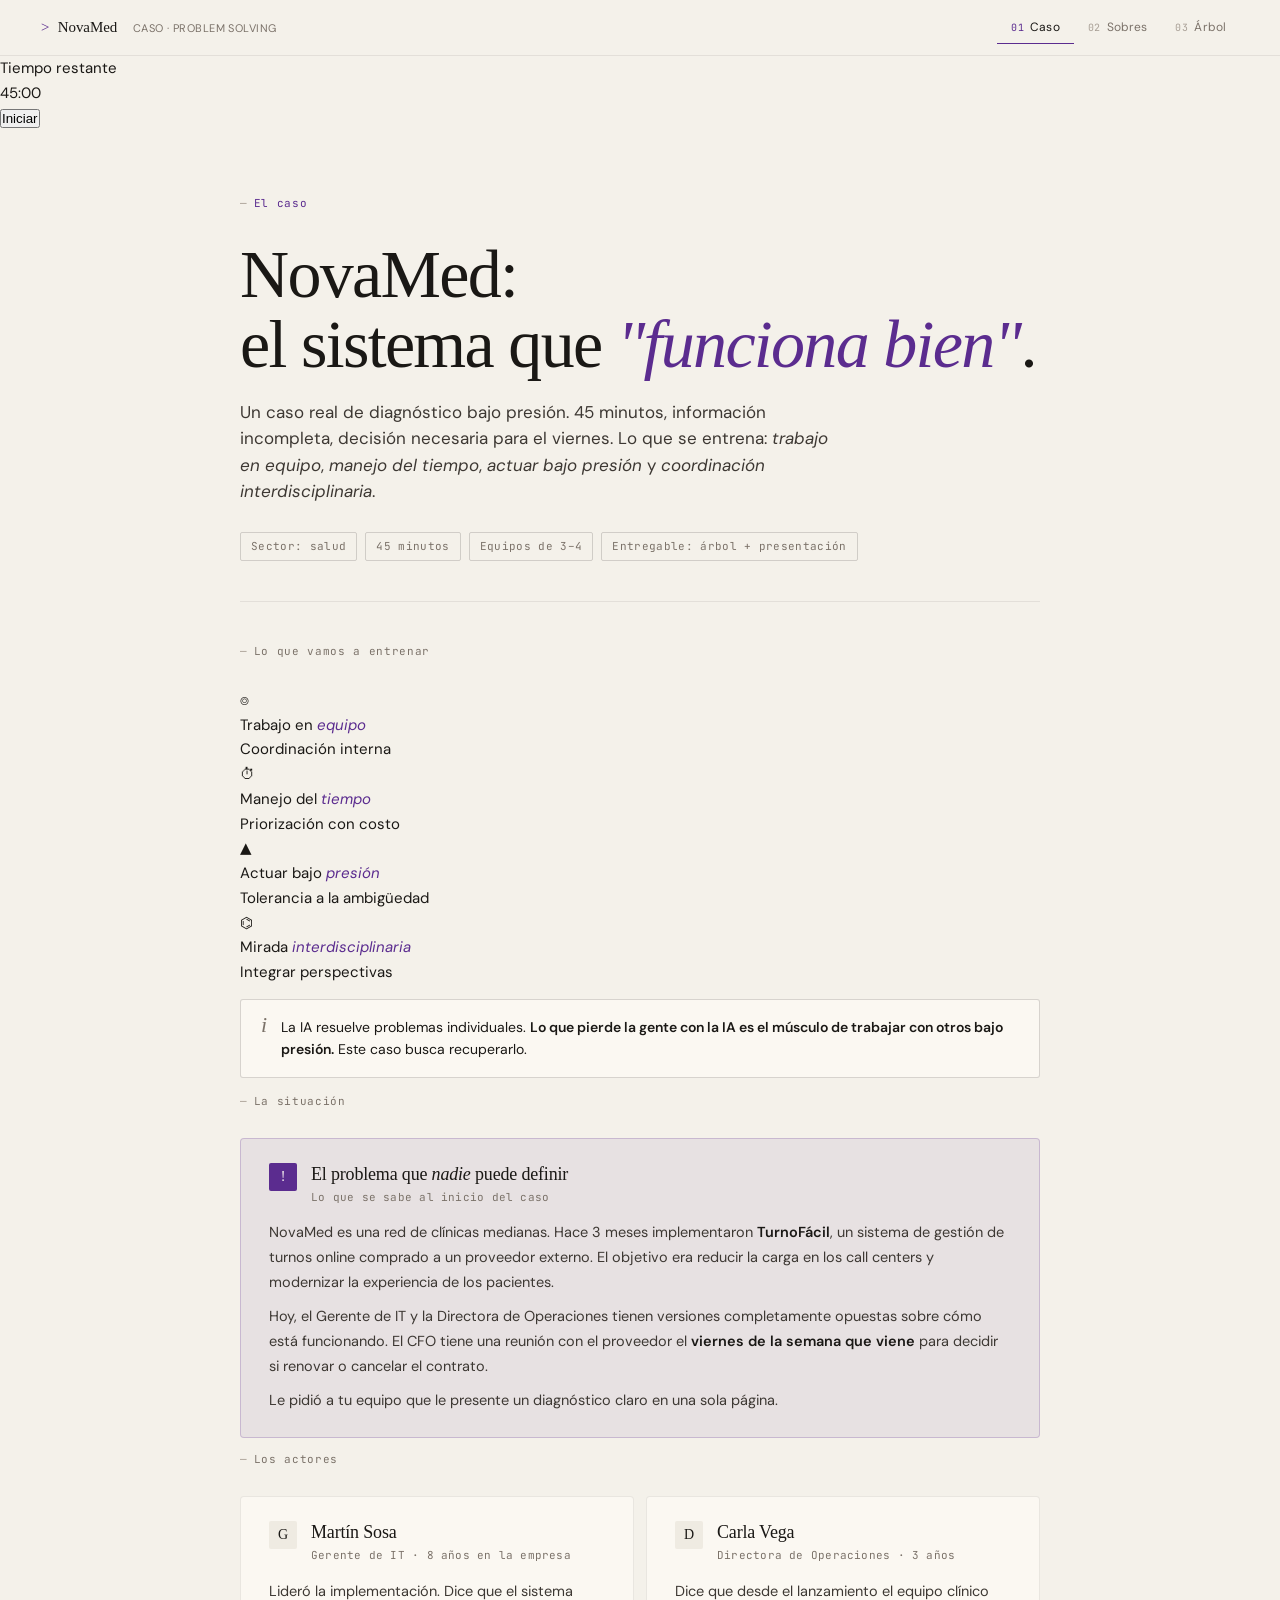
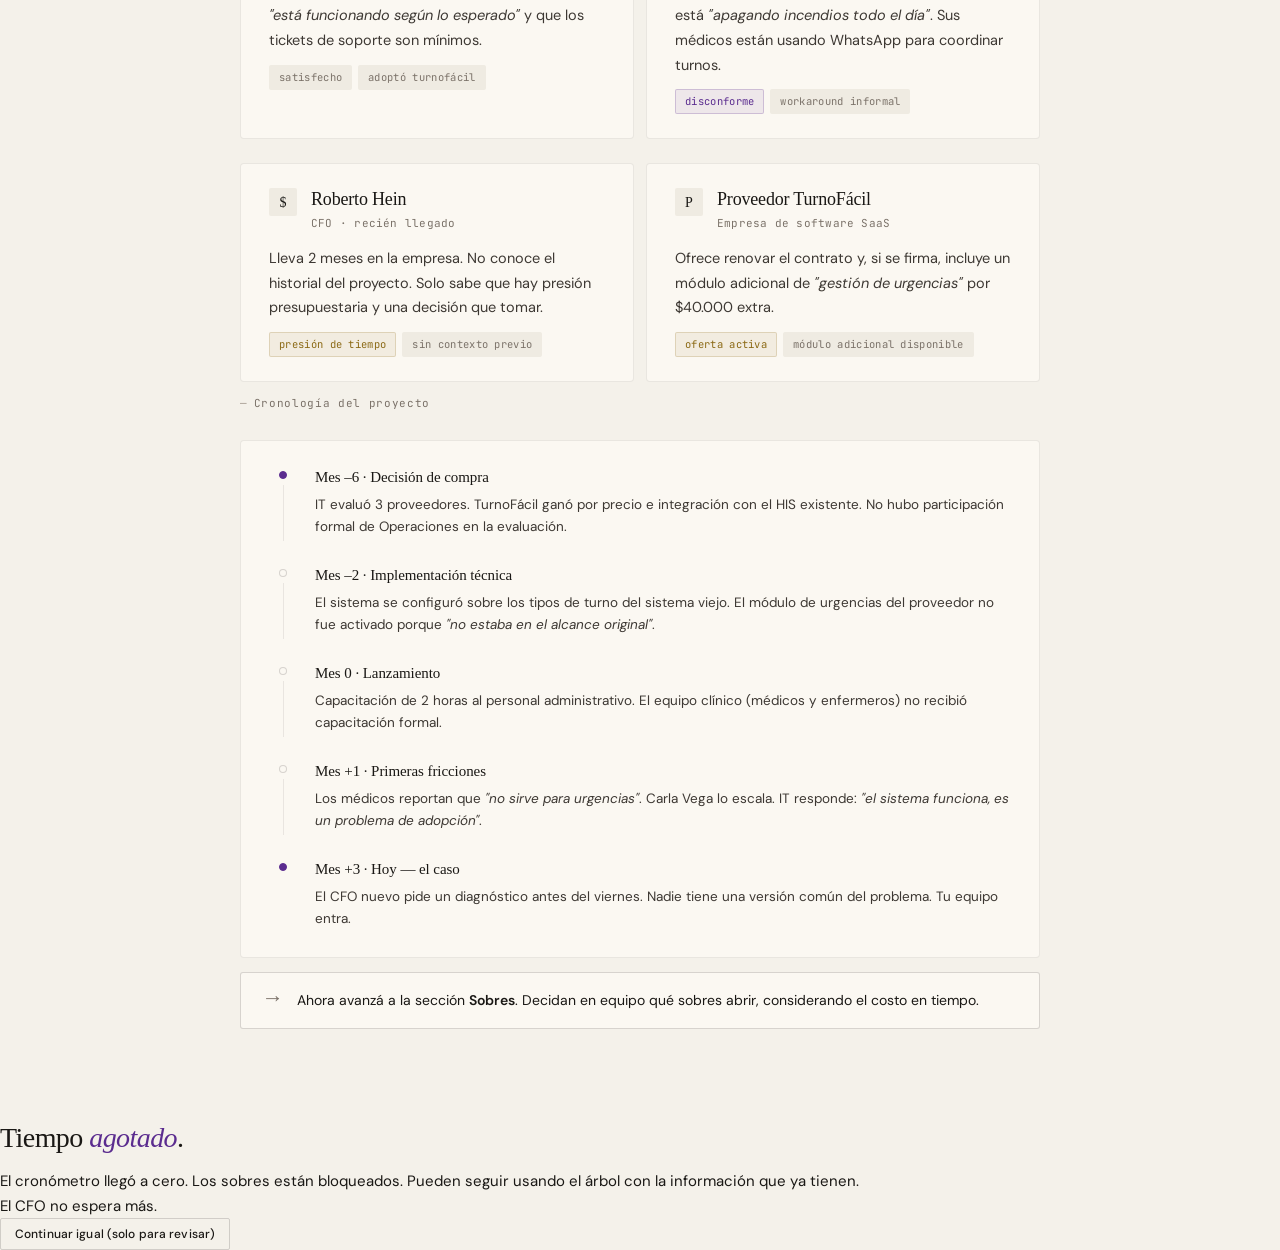
==== commit 42345856: "Update2 index.html" ====
--- a/index.html
+++ b/index.html
@@ -3,12 +3,12 @@
 <head>
 <meta charset="UTF-8">
 <meta name="viewport" content="width=device-width, initial-scale=1.0">
-<title>NovaMed · Caso de Problem Solving</title>
-<meta name="description" content="Caso de problem solving: el sistema que funciona bien.">
+<title>NovaMed · Trabajo bajo presión</title>
+<meta name="description" content="Caso de problem solving para entrenar trabajo en equipo, manejo del tiempo, decisión bajo presión y coordinación interdisciplinaria.">
 <link href="https://fonts.googleapis.com/css2?family=Fraunces:ital,opsz,wght@0,9..144,400;0,9..144,500;0,9..144,600;1,9..144,400;1,9..144,500&family=DM+Sans:ital,wght@0,400;0,500;0,600;1,400&family=JetBrains+Mono:wght@400;500&display=swap" rel="stylesheet">
 <link rel="stylesheet" href="styles.css">
 </head>
-<body data-brazo="none" data-modo="participante">
+<body data-modo="participante">
 
 <nav>
   <div class="nav-logo">
@@ -16,246 +16,84 @@
     <span class="meta">Caso · Problem Solving</span>
   </div>
   <div class="nav-tabs">
-    <button class="nav-tab active" onclick="showSection('diseno')" id="tab-diseno">
-      <span class="num">01</span> Diseño
-    </button>
-    <button class="nav-tab" onclick="showSection('asignacion')" id="tab-asignacion">
-      <span class="num">02</span> Asignación
-    </button>
-    <button class="nav-tab" onclick="showSection('caso')" id="tab-caso">
-      <span class="num">03</span> Caso
+    <button class="nav-tab active" onclick="showSection('caso')" id="tab-caso">
+      <span class="num">01</span> Caso
     </button>
     <button class="nav-tab" onclick="showSection('sobres')" id="tab-sobres">
-      <span class="num">04</span> Sobres
+      <span class="num">02</span> Sobres
     </button>
     <button class="nav-tab" onclick="showSection('arbol')" id="tab-arbol">
-      <span class="num">05</span> Árbol
+      <span class="num">03</span> Árbol
     </button>
-    <button class="nav-tab" onclick="showSection('evaluacion')" id="tab-evaluacion">
-      <span class="num">06</span> Evaluación
+    <button class="nav-tab only-facilitador" onclick="showSection('evaluacion')" id="tab-evaluacion">
+      <span class="num">04</span> Notas
     </button>
-    <span class="brazo-badge none" id="brazo-badge">SIN ASIGNAR</span>
     <span class="modo-indicator">Facilitador</span>
   </div>
 </nav>
 
 <!-- ============================================================
-     SECCIÓN 01 — DISEÑO
+     CRONÓMETRO
      ============================================================ -->
-<section id="diseno" class="active">
-  <span class="editorial-marker accent"><span class="dash">—</span>01 · Diseño del experimento</span>
-
-  <div class="hero">
-    <h1 class="display">¿Qué tipo de <em>evidencia</em> produce mejor <em>diagnóstico</em> bajo presión?</h1>
-    <p class="lead">Un experimento de dos brazos sobre el caso NovaMed. Asignación aleatoria. Mismo caso, mismo tiempo, mismo LLM. Lo único que cambia es el tipo de información que el equipo recibe en sus sobres.</p>
-    <div class="meta-row">
-      <span class="meta-chip">2 brazos paralelos</span>
-      <span class="meta-chip">Asignación aleatoria</span>
-      <span class="meta-chip">45 minutos</span>
-      <span class="meta-chip">N por brazo: 15–20</span>
-    </div>
-  </div>
-
-  <span class="editorial-marker"><span class="dash">—</span>Cómo funciona</span>
-
-  <div class="card ghost">
-    <div class="card-body">
-      <p><strong>1.</strong> Cada equipo se asigna aleatoriamente al brazo A (cuantitativo) o B (cualitativo).</p>
-      <p><strong>2.</strong> Todos reciben el mismo caso base: NovaMed.</p>
-      <p><strong>3.</strong> Los sobres tienen los mismos hechos, presentados de manera distinta: A en tablas y métricas, B en citas y entrevistas.</p>
-      <p><strong>4.</strong> Construyen el árbol de problema y entregan tres recomendaciones al CFO.</p>
-      <p><strong>5.</strong> Se evalúan los árboles ciego al brazo. Se comparan los dos grupos.</p>
-    </div>
-  </div>
-
-  <span class="editorial-marker"><span class="dash">—</span>Hipótesis</span>
-
-  <div class="hypothesis">
-    <div class="hypothesis-label">Predicción cruzada</div>
-    <div class="hypothesis-text">
-      El énfasis en datos <em>cuantitativos</em> producirá árboles con mejor <em>estructura</em> de causa raíz. El énfasis en información <em>cualitativa</em> producirá recomendaciones más <em>claras</em> para el decisor. Ambos enfoques son útiles, pero para dimensiones distintas del problema.
-    </div>
-  </div>
-
-  <div class="banner info">
-    <span class="banner-icon">i</span>
-    <div>Esta hipótesis es <strong>direccional cruzada</strong>: no predice que un brazo gane en todo, sino que cada uno gana en una dimensión distinta. Es más informativa que <em>"uno es mejor que el otro"</em> porque te dice cómo combinar los dos enfoques en el training final.</div>
-  </div>
-
-  <span class="editorial-marker"><span class="dash">—</span>Los dos brazos</span>
-
-  <div class="arm-comparison">
-    <div class="arm-card A">
-      <span class="arm-letter">A</span>
-      <div class="arm-label">Brazo A · Cuanti</div>
-      <div class="arm-name">Énfasis en <em style="font-style:italic; color:var(--brazo-A);">evidencia numérica</em></div>
-      <div class="arm-desc">El equipo recibe los sobres con información sesgada hacia métricas, ratios, tickets, tiempos y tasas. Las voces de stakeholders aparecen como datos agregados.</div>
-      <ul class="arm-list">
-        <li>Métricas de uso y rendimiento</li>
-        <li>Distribución estadística de turnos</li>
-        <li>Tickets por categoría</li>
-        <li>Análisis costo-beneficio</li>
-      </ul>
-    </div>
-    <div class="arm-card B">
-      <span class="arm-letter">B</span>
-      <div class="arm-label">Brazo B · Cuali</div>
-      <div class="arm-name">Énfasis en <em style="font-style:italic; color:var(--brazo-B);">evidencia narrativa</em></div>
-      <div class="arm-desc">El equipo recibe los sobres con información sesgada hacia testimonios, citas literales, observaciones de campo y contexto histórico del proyecto.</div>
-      <ul class="arm-list">
-        <li>Citas literales de IT, Ops, médicos</li>
-        <li>Observaciones de campo</li>
-        <li>Historia interna del proyecto</li>
-        <li>Anécdotas de uso</li>
-      </ul>
-    </div>
-  </div>
-
-  <span class="editorial-marker"><span class="dash">—</span>Variables y controles</span>
-
-  <div class="grid2">
-    <div class="card">
-      <div class="card-header">
-        <div class="card-icon">Y</div>
-        <div>
-          <div class="card-title">Variables medidas</div>
-          <div class="card-sub">Aplicadas a cada árbol producido</div>
-        </div>
-      </div>
-      <div class="card-body">
-        <p><strong>Y1 · Estructura del árbol</strong>: ¿llega a causa raíz o se queda en síntomas? (rúbrica 1–3)</p>
-        <p><strong>Y2 · Gestión de información</strong>: ¿cuándo cerró el diagnóstico? ¿usó los tres sobres con justificación?</p>
-        <p><strong>Y3 · Claridad al decisor</strong>: ¿el CFO entiende qué hacer leyéndolo en 30 segundos? (rúbrica 1–3)</p>
-      </div>
-    </div>
-    <div class="card">
-      <div class="card-header">
-        <div class="card-icon">C</div>
-        <div>
-          <div class="card-title">Variables controladas</div>
-          <div class="card-sub">Lo que mantenemos idéntico entre brazos</div>
-        </div>
-      </div>
-      <div class="card-body">
-        <p><strong>Mismo caso base</strong> (NovaMed) y mismo tiempo (45 min).</p>
-        <p><strong>Mismo facilitador</strong> rotando, o varios entrenados con el mismo guion.</p>
-        <p><strong>Mismo LLM</strong>: Claude (claude.ai). Elimina la variabilidad por modelo de IA.</p>
-        <p><strong>Mismos equipos de 3–4 personas</strong>, formados por asignación aleatoria estratificada.</p>
-      </div>
-      </div>
-    </div>
-  </div>
-
-  <span class="editorial-marker"><span class="dash">—</span>Tamaño muestral</span>
-
-  <div class="card ghost">
-    <div class="card-body">
-      <p>Para detectar una diferencia moderada entre brazos en una variable rubricada de 1 a 3, necesitás aproximadamente <strong>15–20 equipos por brazo</strong>. Como la unidad de análisis es el equipo (no la persona), si cada uno tiene 3–4 personas, eso implica <strong>45–80 participantes por brazo</strong>, o entre <strong>90 y 160 en total</strong>.</p>
-      <p>Con menos de 15 equipos por brazo el experimento sigue siendo válido, pero solo vas a detectar diferencias grandes. Efectos chicos pasarán desapercibidos. Documentarlo como limitación.</p>
-    </div>
-  </div>
-
-  <span class="editorial-marker"><span class="dash">—</span>Amenazas al diseño</span>
-
-  <div class="card">
-    <div class="card-header">
-      <div class="card-icon">!</div>
-      <div>
-        <div class="card-title">Contaminación entre brazos</div>
-        <div class="card-sub">Participantes de A le cuentan a participantes de B</div>
-      </div>
-    </div>
-    <div class="card-body">
-      <p><strong>Mitigación:</strong> Salas separadas, no compartir materiales hasta después de entregar el árbol. Comunicar antes del experimento que la integridad depende de no anticipar contenido.</p>
-    </div>
-  </div>
-
-  <div class="card">
-    <div class="card-header">
-      <div class="card-icon">!</div>
-      <div>
-        <div class="card-title">Efecto facilitador</div>
-        <div class="card-sub">Distintos facilitadores producen distinta calidad de output</div>
-      </div>
-    </div>
-    <div class="card-body">
-      <p><strong>Mitigación:</strong> Rotar facilitadores entre brazos, o usar el mismo en horarios distintos. Si no es posible, registrar facilitador como covariable y controlarlo en el análisis.</p>
-    </div>
-  </div>
-
-  <div class="card">
-    <div class="card-header">
-      <div class="card-icon">!</div>
-      <div>
-        <div class="card-title">Sesgo del evaluador</div>
-        <div class="card-sub">Quien puntúa los árboles sabe a qué brazo pertenecen</div>
-      </div>
-    </div>
-    <div class="card-body">
-      <p><strong>Mitigación:</strong> Evaluación ciega. Los árboles se entregan al evaluador sin etiqueta de brazo. Idealmente dos evaluadores independientes y calcular acuerdo entre ellos (Cohen's kappa).</p>
-    </div>
-  </div>
-
-  <div class="btn-row">
-    <button class="btn primary" onclick="showSection('asignacion')">Continuar a asignación →</button>
-  </div>
-</section>
-
-<!-- ============================================================
-     SECCIÓN 02 — ASIGNACIÓN
-     ============================================================ -->
-<section id="asignacion">
-  <span class="editorial-marker accent"><span class="dash">—</span>02 · Asignación al brazo</span>
-
-  <div class="hero">
-    <h2 class="display">El azar <em>decide</em> qué evidencia recibís.</h2>
-    <p class="lead">Cada equipo se asigna aleatoriamente al brazo cuantitativo o cualitativo. Una vez asignado, no se cambia hasta el final del experimento.</p>
-  </div>
-
-  <div class="assignment-box">
-    <div class="editorial-marker" style="margin-bottom:8px;">tu asignación actual</div>
-    <div class="assignment-result" id="assign-display">—</div>
-    <div class="assignment-detail" id="assign-detail">Hacé click en el botón para que el sistema te asigne aleatoriamente al brazo cuantitativo (A) o cualitativo (B). La asignación se guarda en tu navegador.</div>
-    <div class="btn-row" style="justify-content:center; margin-top: 1.75rem;">
-      <button class="btn primary" onclick="randomAssign()">Asignarme aleatoriamente →</button>
-      <button class="btn ghost" onclick="setBrazo('facilitador')">Soy facilitador</button>
-      <button class="btn ghost tiny" onclick="resetBrazo()">Reset</button>
-    </div>
-  </div>
-
-  <span class="editorial-marker"><span class="dash">—</span>Para una corrida real del experimento</span>
-
-  <div class="card ghost">
-    <div class="card-body">
-      <p>En una corrida real, la asignación no se hace acá. Antes de la sesión:</p>
-      <p><strong>1.</strong> Listá a todos los participantes con su <em>seniority</em> (junior / semi-senior / senior) y <em>área</em> (negocio / tech / operaciones).</p>
-      <p><strong>2.</strong> Dentro de cada estrato (combinación de seniority y área), asignalos aleatoriamente mitad a A, mitad a B. Esto garantiza balance demográfico entre brazos.</p>
-      <p><strong>3.</strong> Formá equipos de 3–4 personas <strong>dentro del mismo brazo</strong>. Cada equipo es la unidad de análisis. No mezcles brazos en un mismo equipo.</p>
-      <p><strong>4.</strong> En el día del experimento, comunicale a cada equipo su brazo y el link de esta página configurado para mostrar solo su contenido.</p>
-    </div>
-  </div>
-
-  <div class="banner warn">
-    <span class="banner-icon">!</span>
-    <div>El botón <em>"Asignarme aleatoriamente"</em> de esta página es para que un equipo solo entre rápido a la herramienta. La asignación real, controlada y estratificada, la hace el facilitador antes de la sesión y debe estar documentada en una tabla de asignaciones para el análisis posterior.</div>
-  </div>
-</section>
+<div class="timer-bar" id="timer-bar">
+  <span class="timer-label">Tiempo restante</span>
+  <div class="timer-display" id="timer-display">
+    <span id="timer-min">45</span><span class="sep">:</span><span id="timer-sec">00</span>
+  </div>
+  <div class="timer-actions">
+    <button class="timer-action start" id="timer-start-btn" onclick="startTimer()">Iniciar</button>
+    <button class="timer-action only-facilitador" onclick="addMinutes(5)">+5 min</button>
+    <button class="timer-action only-facilitador" onclick="resetTimer()">Reset</button>
+  </div>
+</div>
 
 <!-- ============================================================
      SECCIÓN 03 — CASO BASE
      ============================================================ -->
-<section id="caso">
-  <span class="editorial-marker accent"><span class="dash">—</span>03 · El caso base</span>
+<section id="caso" class="active">
+  <span class="editorial-marker accent"><span class="dash">—</span>El caso</span>
 
   <div class="hero">
     <h2 class="display">NovaMed:<br>el sistema que <em>"funciona bien"</em>.</h2>
-    <p class="lead">Una clínica lanzó un sistema de turnos online hace 3 meses. IT dice que anda perfecto. Operaciones dice que es un caos. El CFO necesita una respuesta la semana que viene.</p>
+    <p class="lead">Un caso real de diagnóstico bajo presión. 45 minutos, información incompleta, decisión necesaria para el viernes. Lo que se entrena: <em>trabajo en equipo</em>, <em>manejo del tiempo</em>, <em>actuar bajo presión</em> y <em>coordinación interdisciplinaria</em>.</p>
     <div class="meta-row">
       <span class="meta-chip">Sector: salud</span>
       <span class="meta-chip">45 minutos</span>
       <span class="meta-chip">Equipos de 3–4</span>
-      <span class="meta-chip">Entregable: árbol de problema</span>
-    </div>
+      <span class="meta-chip">Entregable: árbol + presentación</span>
+    </div>
+  </div>
+
+  <div id="team-banner-placeholder"></div>
+
+  <span class="editorial-marker"><span class="dash">—</span>Lo que vamos a entrenar</span>
+
+  <div class="softskills-grid">
+    <div class="softskill-card">
+      <div class="softskill-icon">⌾</div>
+      <div class="softskill-name">Trabajo en <em style="font-style:italic;color:var(--accent);">equipo</em></div>
+      <div class="softskill-sub">Coordinación interna</div>
+    </div>
+    <div class="softskill-card">
+      <div class="softskill-icon">⏱</div>
+      <div class="softskill-name">Manejo del <em style="font-style:italic;color:var(--accent);">tiempo</em></div>
+      <div class="softskill-sub">Priorización con costo</div>
+    </div>
+    <div class="softskill-card">
+      <div class="softskill-icon">▲</div>
+      <div class="softskill-name">Actuar bajo <em style="font-style:italic;color:var(--accent);">presión</em></div>
+      <div class="softskill-sub">Tolerancia a la ambigüedad</div>
+    </div>
+    <div class="softskill-card">
+      <div class="softskill-icon">⌬</div>
+      <div class="softskill-name">Mirada <em style="font-style:italic;color:var(--accent);">interdisciplinaria</em></div>
+      <div class="softskill-sub">Integrar perspectivas</div>
+    </div>
+  </div>
+
+  <div class="banner info">
+    <span class="banner-icon">i</span>
+    <div>La IA resuelve problemas individuales. <strong>Lo que pierde la gente con la IA es el músculo de trabajar con otros bajo presión.</strong> Este caso busca recuperarlo.</div>
   </div>
 
   <span class="editorial-marker"><span class="dash">—</span>La situación</span>
@@ -389,95 +227,107 @@
 
   <div class="banner info">
     <span class="banner-icon">→</span>
-    <div>Ahora avanzá a la sección <strong>Sobres</strong>. Vas a ver solo los sobres correspondientes a tu brazo asignado.</div>
+    <div>Ahora avanzá a la sección <strong>Sobres</strong>. Decidan en equipo qué sobres abrir, considerando el costo en tiempo.</div>
   </div>
 </section>
 
 
 <!-- ============================================================
-     SECCIÓN 04 — SOBRES (por brazo)
+     SECCIÓN — SOBRES (5 sobres, mismo contenido para todos)
      ============================================================ -->
 <section id="sobres">
-  <span class="editorial-marker accent"><span class="dash">—</span>04 · Los tres sobres</span>
+  <span class="editorial-marker accent"><span class="dash">—</span>Los cinco sobres</span>
 
   <div class="hero">
-    <h2 class="display">La información se entrega <em>por capas</em>.</h2>
-    <p class="lead">El Sobre 1 es el punto de partida. El Sobre 2 lo decide el equipo. El Sobre 3 tiene un costo de 2 minutos. Los hechos son los mismos en ambos brazos: lo que cambia es el <em>formato</em> de la evidencia.</p>
-  </div>
-
-  <div class="banner warn" id="no-brazo-banner" style="display:none;">
+    <h2 class="display">Información <em>fragmentada</em>. Tiempo <em>limitado</em>.</h2>
+    <p class="lead">Cinco sobres con información complementaria sobre el caso. <strong>El primero es gratis.</strong> Cada sobre adicional cuesta <strong>2:30 minutos</strong> del cronómetro. Decidan en equipo cuáles abrir y cuáles dejar cerrados.</p>
+  </div>
+
+  <div class="banner accent">
     <span class="banner-icon">!</span>
-    <div>No tenés asignado un brazo todavía. Andá a <a href="#" onclick="showSection('asignacion');return false;">Asignación</a> para que el sistema te asigne, o seleccioná <em>"Soy facilitador"</em> para ver ambos brazos.</div>
-  </div>
-
-  <!-- ====================== BRAZO A — CUANTI ====================== -->
-  <div class="brazo-only-A">
-    <div class="banner accent">
-      <span class="banner-icon">A</span>
-      <div>
-        <span class="only-facilitador"><strong>Brazo A · Cuantitativo.</strong> </span>
-        Tu material para este caso: información en <em>tablas y métricas</em>. Vas a tener tres sobres, cada uno con un tipo de evidencia distinta.
-      </div>
-    </div>
-
-    <div class="sobre s1 closed" id="sobre-sobre-1a" onclick="toggleSobre(this, event)">
-      <button class="sobre-close-btn" onclick="closeSobre(event, this)" title="Cerrar">×</button>
-      <div class="sobre-label">Sobre 1A · se entrega al inicio</div>
-      <div class="sobre-locked-title">Métricas y tablas del sistema</div>
-      <div class="sobre-cta">click para abrir <span class="arrow">→</span></div>
-      <div class="sobre-content">
-        <div class="sobre-title">Datos operacionales y de <em>uso</em></div>
-        
-      <p class="card-sub" style="margin-bottom:18px;">Reporte automático del sistema y métricas del call center, 90 días post-lanzamiento.</p>
-
-      <span class="editorial-marker"><span class="dash">—</span>Métricas técnicas del sistema (fuente: IT)</span>
-      <table class="data-table">
-        <tr><th>Métrica</th><th class="num">Pre-TurnoFácil</th><th class="num">Post (90d)</th><th class="num">Δ</th></tr>
-        <tr><td>Uptime</td><td class="num">—</td><td class="num">99.2%</td><td class="num" style="color:var(--brazo-A)">OK</td></tr>
-        <tr><td>Tickets de soporte / mes</td><td class="num">142</td><td class="num">99</td><td class="num" style="color:var(--brazo-A)">–30%</td></tr>
-        <tr><td>Tiempo medio de carga (s)</td><td class="num">—</td><td class="num">1.8</td><td class="num">—</td></tr>
-        <tr><td>Incidentes críticos / mes</td><td class="num">—</td><td class="num">0</td><td class="num" style="color:var(--brazo-A)">OK</td></tr>
-      </table>
-
-      <span class="editorial-marker" style="margin-top:24px;"><span class="dash">—</span>Métricas operacionales (fuente: Ops)</span>
+    <div><strong>Reglas:</strong> el Sobre 1 lo abren al iniciar el cronómetro, sin costo. A partir del Sobre 2, cada apertura <em>descuenta 2:30 minutos</em> del tiempo total. No pueden volver a cerrarse — una vez abierto, queda abierto. Si abren los 5, pierden 10 minutos de los 45.</div>
+  </div>
+
+  <!-- ============ SOBRE 1 — Brief inicial (gratis) ============ -->
+  <div class="sobre s1 closed" id="sobre-1" onclick="toggleSobre(this, event)" data-cost="0">
+    <button class="sobre-close-btn" onclick="closeSobre(event, this)" title="Cerrar">×</button>
+    <div class="sobre-label">Sobre 1 · Brief inicial <span class="sobre-cost free">gratis</span></div>
+    <div class="sobre-locked-title">Qué pasa en NovaMed y quiénes están enfrentados</div>
+    <div class="sobre-cta">click para abrir <span class="arrow">→</span></div>
+    <div class="sobre-content">
+      <div class="sobre-title">Qué pasa en <em>NovaMed</em></div>
+      <p class="card-sub" style="margin-bottom:18px;">El brief que recibe tu equipo al iniciar. Información de superficie, dos versiones enfrentadas.</p>
+
+      <div class="card-body" style="margin-bottom:14px;">
+        <p>NovaMed es una red de clínicas medianas. Hace 3 meses implementaron <strong>TurnoFácil</strong>, un sistema de gestión de turnos online comprado a un proveedor externo. El objetivo: reducir la carga del call center y modernizar la experiencia del paciente.</p>
+        <p>Hoy, el Gerente de IT y la Directora de Operaciones tienen versiones <em>completamente opuestas</em> sobre cómo está funcionando. El CFO, recién llegado, tiene reunión con el proveedor <strong>el viernes</strong> para decidir si renueva o cancela el contrato.</p>
+        <p>Le pidió a tu equipo un diagnóstico claro en una sola página.</p>
+      </div>
+
+      <span class="editorial-marker"><span class="dash">—</span>Las dos versiones</span>
+
+      <div class="grid2">
+        <div class="card">
+          <div class="card-sub" style="margin-bottom:6px;">Martín Sosa · Gerente de IT</div>
+          <div class="card-body">
+            <p>"El sistema funciona bien. Cero incidentes críticos en 3 meses. Uptime 99.2%. Los tickets de soporte bajaron un 30%."</p>
+          </div>
+          <div class="tags"><span class="tag">satisfecho</span></div>
+        </div>
+        <div class="card">
+          <div class="card-sub" style="margin-bottom:6px;">Carla Vega · Directora de Operaciones</div>
+          <div class="card-body">
+            <p>"Desde que lanzaron esto, es caos diario. Los médicos coordinan turnos por WhatsApp. No mejoró nada."</p>
+          </div>
+          <div class="tags"><span class="tag alert">disconforme</span></div>
+        </div>
+      </div>
+
+      <span class="editorial-marker" style="margin-top:24px;"><span class="dash">—</span>Lo que está en juego</span>
+      <div class="card-body">
+        <p>El proveedor ofrece renovar el contrato y, si se firma, agregar un módulo de <em>"gestión de urgencias"</em> por <strong>USD 40.000 extra</strong>. El CFO necesita decidir antes del viernes.</p>
+      </div>
+
+      <div class="facilitator-note">
+        <strong>Para el facilitador:</strong> Este sobre se abre con el inicio del cronómetro. No tiene costo. Es el punto de partida obligatorio. Si el equipo no lo abre, el cronómetro queda parado en 45:00.
+      </div>
+    </div>
+  </div>
+
+  <!-- ============ SOBRE 2 — Datos del sistema (−2:30) ============ -->
+  <div class="sobre s2 closed" id="sobre-2" onclick="toggleSobre(this, event)" data-cost="150">
+    <button class="sobre-close-btn" onclick="closeSobre(event, this)" title="Cerrar">×</button>
+    <div class="sobre-label">Sobre 2 · Datos del sistema <span class="sobre-cost cost">−2:30 min</span></div>
+    <div class="sobre-locked-title">Métricas, distribución de turnos, análisis de tickets</div>
+    <div class="sobre-cta">click para abrir <span class="arrow">→</span></div>
+    <div class="sobre-content">
+      <div class="sobre-title">Lo que dicen los <em>datos</em></div>
+      <p class="card-sub" style="margin-bottom:18px;">Reportes automáticos del sistema y análisis operativo a 90 días post-lanzamiento.</p>
+
+      <span class="editorial-marker"><span class="dash">—</span>Métricas técnicas (fuente: IT)</span>
       <table class="data-table">
         <tr><th>Métrica</th><th class="num">Pre</th><th class="num">Post (90d)</th><th class="num">Δ</th></tr>
-        <tr><td>Llamadas al call center / día</td><td class="num">412</td><td class="num">386</td><td class="num">–6%</td></tr>
-        <tr><td>Turnos coordinados por WhatsApp</td><td class="num">0</td><td class="num">~120/día</td><td class="num" style="color:var(--accent)">+∞</td></tr>
-        <tr><td>Satisfacción de pacientes (NPS)</td><td class="num">—</td><td class="num">67%</td><td class="num">sin benchmark</td></tr>
-        <tr><td>% turnos completados vía sistema</td><td class="num">—</td><td class="num">40–80%</td><td class="num" style="color:var(--accent)">inconsistente</td></tr>
+        <tr><td>Uptime del sistema</td><td class="num">—</td><td class="num">99.2%</td><td class="num" style="color:#2C7A4A">OK</td></tr>
+        <tr><td>Tickets de soporte / mes</td><td class="num">142</td><td class="num">99</td><td class="num" style="color:#2C7A4A">–30%</td></tr>
+        <tr><td>Incidentes críticos</td><td class="num">—</td><td class="num">0</td><td class="num" style="color:#2C7A4A">OK</td></tr>
       </table>
 
-      <div class="banner warn" style="margin-top:18px;">
-        <span class="banner-icon">!</span>
-        <div>El % de turnos completados por sistema tiene una banda muy amplia: <strong>IT reporta 80%, Ops reporta 40%</strong>. La diferencia no es ruido — están contando cosas distintas.</div>
-      </div>
-
-      <div class="facilitator-note">
-        <strong>Para el facilitador:</strong> Dar 3 minutos para que el equipo lea la tabla, marque inconsistencias y formule una hipótesis cuantitativa del problema central. No responder preguntas todavía.
-      </div>
-    </div>
-      </div>
-    </div>
-
-    <div class="sobre s2 closed" id="sobre-sobre-2a" onclick="toggleSobre(this, event)">
-      <button class="sobre-close-btn" onclick="closeSobre(event, this)" title="Cerrar">×</button>
-      <div class="sobre-label">Sobre 2A · el equipo decide cuándo abrirlo</div>
-      <div class="sobre-locked-title">Distribución detallada a 90 días</div>
-      <div class="sobre-cta">click para abrir <span class="arrow">→</span></div>
-      <div class="sobre-content">
-        <div class="sobre-title">Distribución de turnos y <em>adopción</em></div>
-        
-      <p class="card-sub" style="margin-bottom:18px;">Análisis detallado de los 90 días post-lanzamiento. Generado por Ops a pedido del CFO.</p>
-
-      <span class="editorial-marker"><span class="dash">—</span>Distribución de tipos de turno (n = 27.840 turnos, 90 días)</span>
+      <span class="editorial-marker" style="margin-top:20px;"><span class="dash">—</span>Métricas operacionales (fuente: Ops)</span>
       <table class="data-table">
-        <tr><th>Tipo de turno</th><th class="num">% del total</th><th class="num">% por TurnoFácil</th><th class="num">% por WhatsApp/call</th></tr>
-        <tr><td>Programado</td><td class="num">40%</td><td class="num" style="color:var(--brazo-A)">94%</td><td class="num">6%</td></tr>
+        <tr><th>Métrica</th><th class="num">Pre</th><th class="num">Post (90d)</th></tr>
+        <tr><td>Llamadas al call center / día</td><td class="num">412</td><td class="num">386 (–6%)</td></tr>
+        <tr><td>Turnos coordinados por WhatsApp</td><td class="num">0</td><td class="num" style="color:var(--accent)">~120/día</td></tr>
+        <tr><td>% turnos completados vía sistema</td><td class="num">—</td><td class="num" style="color:var(--accent)">40–80%</td></tr>
+      </table>
+
+      <span class="editorial-marker" style="margin-top:20px;"><span class="dash">—</span>Distribución de tipos de turno (n = 27.840 en 90 días)</span>
+      <table class="data-table">
+        <tr><th>Tipo</th><th class="num">% del total</th><th class="num">% por sistema</th><th class="num">% por WhatsApp</th></tr>
+        <tr><td>Programado</td><td class="num">40%</td><td class="num" style="color:#2C7A4A">94%</td><td class="num">6%</td></tr>
         <tr><td>Urgencia / mismo día</td><td class="num"><strong style="color:var(--accent)">60%</strong></td><td class="num" style="color:var(--accent)">8%</td><td class="num" style="color:var(--accent)">92%</td></tr>
       </table>
 
-      <span class="editorial-marker" style="margin-top:24px;"><span class="dash">—</span>Análisis de tickets de IT por categoría</span>
+      <span class="editorial-marker" style="margin-top:20px;"><span class="dash">—</span>Análisis de tickets de IT por categoría</span>
       <table class="data-table">
         <tr><th>Categoría</th><th class="num">% del volumen</th></tr>
         <tr><td>"Cómo cargo un turno de urgencia" (consulta de uso)</td><td class="num">34%</td></tr>
@@ -487,124 +337,25 @@
       </table>
 
       <div class="banner warn" style="margin-top:18px;">
-        <span class="banner-icon">→</span>
-        <div>El 60% de los turnos son urgencias. TurnoFácil resuelve el 94% de los programados, pero solo el 8% de las urgencias. <em>El sistema no falla — está configurado para resolver el problema incorrecto.</em></div>
-      </div>
-
-      <span class="editorial-marker" style="margin-top:24px;"><span class="dash">—</span>Costo del módulo de urgencias ofrecido</span>
-      <table class="data-table">
-        <tr><th>Concepto</th><th class="num">Costo</th></tr>
-        <tr><td>Activación del módulo de urgencias (propuesta proveedor)</td><td class="num">USD 40.000 / año</td></tr>
-        <tr><td>Costo estimado de seguir con WhatsApp (riesgo + tiempo)*</td><td class="num">USD 75.000 / año</td></tr>
-      </table>
-      <p class="card-sub" style="margin-top:6px;">* Estimación basada en horas-médico desperdiciadas y riesgo legal.</p>
+        <span class="banner-icon">!</span>
+        <div>El % de turnos completados por sistema tiene una banda muy amplia: <strong>IT reporta 80%, Ops reporta 40%</strong>. Están contando cosas distintas.</div>
+      </div>
 
       <div class="facilitator-note">
-        <strong>Para el facilitador:</strong> Observar cuándo el equipo abre este sobre. Equipos cuanti suelen abrirlo rápido. El dato del 60% es el más reencuadrante.
-      </div>
-    </div>
-      </div>
-    </div>
-
-    <div class="sobre s3 closed" id="sobre-sobre-3a" onclick="toggleSobre(this, event)">
-      <button class="sobre-close-btn" onclick="closeSobre(event, this)" title="Cerrar">×</button>
-      <div class="sobre-label">Sobre 3A · solo si el equipo lo pide (cuesta 2 min)</div>
-      <div class="sobre-locked-title">Análisis del contrato (datos)</div>
-      <div class="sobre-cta">click para abrir <span class="arrow">→</span></div>
-      <div class="sobre-content">
-        <div class="sobre-title">Análisis del <em>contrato</em> vigente</div>
-        
-      <p class="card-sub" style="margin-bottom:18px;">Revisión legal y económica del contrato firmado con TurnoFácil hace 6 meses.</p>
-
-      <table class="data-table">
-        <tr><th>Módulo</th><th>Estado en contrato</th><th class="num">Costo</th><th>Estado actual</th></tr>
-        <tr><td>Turnos programados</td><td>Anexo A</td><td class="num">incluido</td><td style="color:var(--brazo-A)">activo</td></tr>
-        <tr><td>Reportes y métricas</td><td>Anexo B</td><td class="num">incluido</td><td style="color:var(--brazo-A)">activo</td></tr>
-        <tr><td>Gestión de urgencias</td><td><strong style="color:var(--accent)">Anexo C, pág. 14</strong></td><td class="num"><strong style="color:var(--accent)">USD 0</strong></td><td style="color:var(--accent)">no activado</td></tr>
-      </table>
-
-      <div class="banner accent" style="margin-top:18px;">
-        <span class="banner-icon">→</span>
-        <div>El módulo de urgencias <strong>ya está pagado</strong> en el contrato original. Nunca fue activado porque nadie revisó el Anexo C al momento de la implementación. El proveedor está ofreciendo cobrar USD 40.000 <em>por algo que la empresa ya compró</em>.</div>
-      </div>
-
-      <div class="facilitator-note">
-        <strong>Para el facilitador:</strong> Este dato reencuadra el problema económico. En el brazo cuanti, suelen llegar acá con un cálculo costo-beneficio ya iniciado.
-      </div>
-      </div>
-    </div>
-  </div>
-
-
-  <!-- ====================== BRAZO B — CUALI ====================== -->
-  <div class="brazo-only-B">
-    <div class="banner accent">
-      <span class="banner-icon">B</span>
-      <div>
-        <span class="only-facilitador"><strong>Brazo B · Cualitativo.</strong> </span>
-        Tu material para este caso: información en <em>entrevistas y testimonios</em>. Vas a tener tres sobres, cada uno con un tipo de evidencia distinta.
-      </div>
-    </div>
-      </div>
-    </div>
-
-    <div class="sobre s1 closed" id="sobre-sobre-1b" onclick="toggleSobre(this, event)">
-      <button class="sobre-close-btn" onclick="closeSobre(event, this)" title="Cerrar">×</button>
-      <div class="sobre-label">Sobre 1B · se entrega al inicio</div>
-      <div class="sobre-locked-title">Entrevistas a IT y Operaciones</div>
-      <div class="sobre-cta">click para abrir <span class="arrow">→</span></div>
-      <div class="sobre-content">
-        <div class="sobre-title">Voces <em>enfrentadas</em></div>
-        
-      <p class="card-sub" style="margin-bottom:18px;">Dos entrevistas internas hechas por RRHH la semana pasada, a pedido del CFO. Se transcribieron literalmente.</p>
-
-      <div class="card">
-        <div class="card-header" style="margin-bottom:8px;">
-          <div class="card-icon">G</div>
-          <div>
-            <div class="card-title" style="font-size:15px;">Entrevista a Martín Sosa</div>
-            <div class="card-sub">Gerente de IT</div>
-          </div>
-        </div>
-        <div class="quote">"El sistema está funcionando bien. Tuvimos cero incidentes críticos en tres meses. Los tickets de soporte son mínimos. Si los médicos se quejan, es porque no se acostumbran al cambio — siempre pasa lo mismo. En seis meses se va a normalizar."</div>
-        <div class="quote">"Yo cumplí con el alcance que me dieron. Si querían urgencias, había que decirlo desde el día uno. Nadie me lo dijo."</div>
-        <div class="tags"><span class="tag">tono defensivo</span><span class="tag">confianza en métricas técnicas</span></div>
-      </div>
-
-      <div class="card">
-        <div class="card-header" style="margin-bottom:8px;">
-          <div class="card-icon">D</div>
-          <div>
-            <div class="card-title" style="font-size:15px;">Entrevista a Carla Vega</div>
-            <div class="card-sub">Directora de Operaciones</div>
-          </div>
-        </div>
-        <div class="quote">"Acá hay un caos diario. Mis médicos me piden todos los días que volvamos al sistema anterior. Están usando WhatsApp porque no tienen otra opción. Esto es insostenible."</div>
-        <div class="quote">"Yo no participé de la compra. Si me hubieran preguntado, les habría dicho que la mayoría de nuestros turnos son del mismo día. No turnos programados con dos semanas de anticipación, como en una clínica privada."</div>
-        <div class="tags"><span class="tag alert">tono de queja sostenida</span><span class="tag">workaround consolidado</span></div>
-      </div>
-
-      <div class="banner warn" style="margin-top:14px;">
-        <span class="banner-icon">!</span>
-        <div>Las dos personas no se contradicen sobre los hechos — se contradicen sobre <strong>qué cuenta como el problema</strong>. IT mide "sistema funcionando técnicamente". Ops mide "problema operativo resuelto". <em>Las dos versiones pueden ser verdaderas al mismo tiempo.</em></div>
-      </div>
-
-      <div class="facilitator-note">
-        <strong>Para el facilitador:</strong> Dar 3 minutos para que el equipo lea las dos entrevistas y mapee dónde está el desacuerdo. No responder preguntas todavía.
-      </div>
-    </div>
-      </div>
-    </div>
-
-    <div class="sobre s2 closed" id="sobre-sobre-2b" onclick="toggleSobre(this, event)">
-      <button class="sobre-close-btn" onclick="closeSobre(event, this)" title="Cerrar">×</button>
-      <div class="sobre-label">Sobre 2B · el equipo decide cuándo abrirlo</div>
-      <div class="sobre-locked-title">Voces del piso clínico</div>
-      <div class="sobre-cta">click para abrir <span class="arrow">→</span></div>
-      <div class="sobre-content">
-        <div class="sobre-title">Voces del <em>piso clínico</em></div>
-        
-      <p class="card-sub" style="margin-bottom:18px;">Observaciones de campo y entrevistas con médicos y enfermeros del turno mañana de dos clínicas, hechas por una consultora externa hace dos semanas.</p>
+        <strong>Para el facilitador:</strong> Este sobre tiene el dato clave del 60% urgencias. Equipos que lo abren temprano tienen mejor diagnóstico estructural.
+      </div>
+    </div>
+  </div>
+
+  <!-- ============ SOBRE 3 — Voces del piso (−2:30) ============ -->
+  <div class="sobre s3 closed" id="sobre-3" onclick="toggleSobre(this, event)" data-cost="150">
+    <button class="sobre-close-btn" onclick="closeSobre(event, this)" title="Cerrar">×</button>
+    <div class="sobre-label">Sobre 3 · Voces del piso <span class="sobre-cost cost">−2:30 min</span></div>
+    <div class="sobre-locked-title">Médicos, enfermeros y coordinadores en sus propias palabras</div>
+    <div class="sobre-cta">click para abrir <span class="arrow">→</span></div>
+    <div class="sobre-content">
+      <div class="sobre-title">Las voces del <em>piso clínico</em></div>
+      <p class="card-sub" style="margin-bottom:18px;">Entrevistas con personal clínico de dos sedes, realizadas por una consultora externa hace dos semanas.</p>
 
       <div class="quote">
         "Mirá, yo entiendo que tienen un sistema nuevo. Pero la mayoría de mis pacientes me llaman a las 7 de la mañana porque tienen fiebre y quieren venir a las 10. Eso no es un turno programado, es una urgencia. El sistema no me deja gestionarlas. Entonces uso WhatsApp con mi secretaria, como siempre."
@@ -628,29 +379,110 @@
 
       <div class="banner warn" style="margin-top:14px;">
         <span class="banner-icon">→</span>
-        <div>Cuatro voces independientes coinciden: <strong>el 60% de los turnos son urgencias</strong> y <strong>el sistema no las gestiona</strong>. <em>Nadie en IT preguntó esto antes de la compra.</em> Carla Vega lo intuía pero no fue convocada al proceso.</div>
+        <div>Cuatro voces independientes coinciden: <strong>60% son urgencias</strong>, el sistema no las gestiona, y <em>"el módulo existía pero no se había contratado"</em>.</div>
       </div>
 
       <div class="facilitator-note">
-        <strong>Para el facilitador:</strong> Observar cuándo el equipo abre este sobre. Equipos cuali suelen abrirlo después de discutir las dos versiones del Sobre 1B. Las voces del piso reencuadran el problema con un peso narrativo fuerte.
-      </div>
-    </div>
-      </div>
-    </div>
-
-    <div class="sobre s3 closed" id="sobre-sobre-3b" onclick="toggleSobre(this, event)">
-      <button class="sobre-close-btn" onclick="closeSobre(event, this)" title="Cerrar">×</button>
-      <div class="sobre-label">Sobre 3B · solo si el equipo lo pide (cuesta 2 min)</div>
-      <div class="sobre-locked-title">La historia del contrato</div>
-      <div class="sobre-cta">click para abrir <span class="arrow">→</span></div>
-      <div class="sobre-content">
-        <div class="sobre-title">La historia del <em>contrato</em></div>
-        
-      <p class="card-sub" style="margin-bottom:18px;">Entrevista a Lucía Méndez, abogada interna de la empresa, que firmó el contrato con TurnoFácil hace 6 meses.</p>
+        <strong>Para el facilitador:</strong> Este sobre humaniza el dato del 60%. La frase de Admisión sobre el módulo es una pista hacia el contrato — pero solo si la conectan.
+      </div>
+    </div>
+  </div>
+
+  <!-- ============ SOBRE 4 — Economía y contrato (−2:30) ============ -->
+  <div class="sobre s4 closed" id="sobre-4" onclick="toggleSobre(this, event)" data-cost="150">
+    <button class="sobre-close-btn" onclick="closeSobre(event, this)" title="Cerrar">×</button>
+    <div class="sobre-label">Sobre 4 · Economía y contrato <span class="sobre-cost cost">−2:30 min</span></div>
+    <div class="sobre-locked-title">El módulo de USD 40.000 y lo que dice el Anexo C</div>
+    <div class="sobre-cta">click para abrir <span class="arrow">→</span></div>
+    <div class="sobre-content">
+      <div class="sobre-title">El <em>contrato</em> y la oferta del proveedor</div>
+      <p class="card-sub" style="margin-bottom:18px;">Análisis económico de la propuesta del proveedor y revisión del contrato vigente firmado hace 6 meses.</p>
+
+      <span class="editorial-marker"><span class="dash">—</span>Propuesta del proveedor (vigente hasta el viernes)</span>
+      <table class="data-table">
+        <tr><th>Concepto</th><th class="num">Costo / año</th></tr>
+        <tr><td>Renovación del contrato actual</td><td class="num">USD 180.000</td></tr>
+        <tr><td><strong>Módulo de gestión de urgencias (nuevo)</strong></td><td class="num"><strong>USD 40.000</strong></td></tr>
+        <tr><td>Total renovación + urgencias</td><td class="num">USD 220.000</td></tr>
+      </table>
+
+      <span class="editorial-marker" style="margin-top:20px;"><span class="dash">—</span>Análisis del contrato vigente (Anexo C)</span>
+      <table class="data-table">
+        <tr><th>Módulo</th><th>Estado en contrato</th><th class="num">Costo</th><th>Activación</th></tr>
+        <tr><td>Turnos programados</td><td>Anexo A</td><td class="num">incluido</td><td style="color:#2C7A4A">activo</td></tr>
+        <tr><td>Reportes y métricas</td><td>Anexo B</td><td class="num">incluido</td><td style="color:#2C7A4A">activo</td></tr>
+        <tr><td>Gestión de urgencias</td><td><strong style="color:var(--accent)">Anexo C, pág. 14</strong></td><td class="num"><strong style="color:var(--accent)">USD 0</strong></td><td style="color:var(--accent)">NO activado</td></tr>
+      </table>
+
+      <div class="banner accent" style="margin-top:18px;">
+        <span class="banner-icon">→</span>
+        <div>El módulo de urgencias <strong>ya está pagado</strong> en el contrato original, Anexo C, página 14. <em>Nunca fue activado.</em> El proveedor está ofreciendo cobrar USD 40.000 por algo que la empresa ya compró.</div>
+      </div>
+
+      <span class="editorial-marker" style="margin-top:20px;"><span class="dash">—</span>Análisis costo-beneficio</span>
+      <table class="data-table">
+        <tr><th>Escenario</th><th class="num">Costo anual</th><th>Resuelve urgencias</th></tr>
+        <tr><td>Mantener WhatsApp (costo oculto en horas-médico + riesgo legal)</td><td class="num" style="color:var(--accent)">~USD 75.000</td><td>parcialmente</td></tr>
+        <tr><td>Pagar el módulo nuevo</td><td class="num" style="color:#B8842C">USD 40.000</td><td style="color:#2C7A4A">sí</td></tr>
+        <tr><td>Activar Anexo C (ya pagado)</td><td class="num" style="color:#2C7A4A">USD 0</td><td style="color:#2C7A4A">sí</td></tr>
+      </table>
+
+      <div class="facilitator-note">
+        <strong>Para el facilitador:</strong> Sobre clave. Equipos que lo abren llegan a la recomendación correcta ("activar Anexo C, ahorrar 40k"). Si lo dejan cerrado, su árbol va a tener una causa raíz incompleta.
+      </div>
+    </div>
+  </div>
+
+  <!-- ============ SOBRE 5 — Historia del proceso (−2:30) ============ -->
+  <div class="sobre s5 closed" id="sobre-5" onclick="toggleSobre(this, event)" data-cost="150">
+    <button class="sobre-close-btn" onclick="closeSobre(event, this)" title="Cerrar">×</button>
+    <div class="sobre-label">Sobre 5 · Historia del proceso <span class="sobre-cost cost">−2:30 min</span></div>
+    <div class="sobre-locked-title">Cómo se compró el sistema y por qué nadie leyó el Anexo C</div>
+    <div class="sobre-cta">click para abrir <span class="arrow">→</span></div>
+    <div class="sobre-content">
+      <div class="sobre-title">Cómo <em>llegamos</em> acá</div>
+      <p class="card-sub" style="margin-bottom:18px;">Cronología de la compra y entrevistas a la abogada interna que firmó el contrato hace 6 meses.</p>
+
+      <span class="editorial-marker"><span class="dash">—</span>Cronología</span>
+
+      <div class="card">
+        <div class="timeline">
+          <div class="tl-item">
+            <div class="tl-left"><div class="tl-dot active"></div><div class="tl-line"></div></div>
+            <div class="tl-content">
+              <div class="tl-title">Mes –6 · Decisión de compra</div>
+              <div class="tl-body">IT evaluó 3 proveedores. TurnoFácil ganó por precio. <em>No hubo participación formal de Operaciones</em> en la evaluación.</div>
+            </div>
+          </div>
+          <div class="tl-item">
+            <div class="tl-left"><div class="tl-dot"></div><div class="tl-line"></div></div>
+            <div class="tl-content">
+              <div class="tl-title">Mes –2 · Implementación</div>
+              <div class="tl-body">El sistema se configuró sobre los tipos de turno del sistema viejo. El módulo de urgencias <em>no fue activado porque "no estaba en el alcance original"</em>.</div>
+            </div>
+          </div>
+          <div class="tl-item">
+            <div class="tl-left"><div class="tl-dot"></div><div class="tl-line"></div></div>
+            <div class="tl-content">
+              <div class="tl-title">Mes 0 · Lanzamiento</div>
+              <div class="tl-body">Capacitación de 2 horas al personal administrativo. El equipo clínico no recibió capacitación formal.</div>
+            </div>
+          </div>
+          <div class="tl-item">
+            <div class="tl-left"><div class="tl-dot active"></div></div>
+            <div class="tl-content">
+              <div class="tl-title">Mes +3 · Hoy</div>
+              <div class="tl-body">CFO nuevo pide diagnóstico antes del viernes.</div>
+            </div>
+          </div>
+        </div>
+      </div>
+
+      <span class="editorial-marker" style="margin-top:20px;"><span class="dash">—</span>Entrevista a Lucía Méndez, abogada interna</span>
 
       <div class="quote">
-        "Yo revisé el contrato desde lo legal. No es mi función revisar el alcance técnico. Cuando lo recibí, ya venía con todos los anexos firmados de hecho por el área que lo había negociado. Yo confirmé que las cláusulas legales estuvieran en orden."
-        <div class="quote-author">— Lucía Méndez, abogada interna</div>
+        "Yo revisé el contrato desde lo legal. No es mi función revisar el alcance técnico. Cuando lo recibí, ya venía con todos los anexos firmados de hecho por el área que lo había negociado."
+        <div class="quote-author">— Lucía Méndez</div>
       </div>
 
       <div class="quote">
@@ -658,27 +490,23 @@
         <div class="quote-author">— Lucía Méndez</div>
       </div>
 
-      <div class="banner accent" style="margin-top:18px;">
+      <div class="banner warn" style="margin-top:14px;">
         <span class="banner-icon">→</span>
-        <div>El módulo de urgencias <strong>está incluido sin costo adicional</strong> en el Anexo C del contrato vigente, página 14. Nunca fue activado porque el proceso interno trataba al contrato como un trámite legal, no como un mapa de capacidades. <em>El proveedor está ofreciendo cobrar USD 40.000 por algo que ya está pagado.</em></div>
+        <div>El contrato se trató como <strong>trámite legal</strong>, no como mapa de capacidades. Cada área cumplió su parte. <em>Nadie miró el todo.</em></div>
       </div>
 
       <div class="facilitator-note">
-        <strong>Para el facilitador:</strong> Este dato reencuadra el problema como uno de proceso. En el brazo cuali, los equipos suelen llegar acá con una hipótesis sobre la fragmentación de roles.
-      </div>
-      </div>
-    </div>
-  </div>
-      </div>
-    </div>
-
-    <hr class="divider">
+        <strong>Para el facilitador:</strong> Este sobre tiene la causa raíz estructural ("nadie miró el todo"). Es el más profundo pero también el más costoso de descubrir.
+      </div>
+    </div>
+  </div>
+
+  <hr class="divider">
   <div class="banner info">
     <span class="banner-icon">→</span>
-    <div>Una vez que el equipo procesó los sobres, avanzá a la sección <strong>Árbol</strong> para construir el entregable.</div>
+    <div>Cuando hayan procesado los sobres que decidan abrir, avanzá a la sección <strong>Árbol</strong> para construir el diagnóstico.</div>
   </div>
 </section>
-
 
 <!-- ============================================================
      SECCIÓN 05 — ÁRBOL DE PROBLEMA
@@ -794,26 +622,99 @@
 
   <div class="banner warn" style="margin-top:18px;">
     <span class="banner-icon">!</span>
-    <div><strong>Control del experimento:</strong> registrá cuántas veces usaron Claude, en qué momento, y qué tipo de prompts. Esto se mide como variable secundaria para descartar que un brazo haya usado el LLM mucho más que el otro.</div>
+    <div><strong>Para el facilitador:</strong> registrá cuántas veces y en qué momentos los equipos consultaron a Claude. Sirve como dato para discutir en la retro: <em>¿qué necesitaron resolver con IA y qué resolvieron sin?</em></div>
   </div>
 
     <div class="facilitator-note">
-    <strong>Para el facilitador:</strong> El JSON exportado contiene la estructura completa del árbol (nodos, conexiones, niveles, columnas) más las tres recomendaciones. Guardalo con un identificador del equipo y del brazo para el análisis posterior. Idealmente entregar a los evaluadores <em>sin la etiqueta del brazo</em>, para evaluación ciega.
+    <strong>Para el facilitador:</strong> El JSON exportado contiene la estructura completa del árbol más las tres recomendaciones. Guardalo con el identificador del equipo (1 o 2) y los datos del cronómetro y de los sobres abiertos para el análisis posterior.
   </div>
 </section>
 
 <!-- ============================================================
-     SECCIÓN 06 — EVALUACIÓN
+     SECCIÓN — NOTAS DEL FACILITADOR (solo facilitador)
      ============================================================ -->
-<section id="evaluacion">
-  <span class="editorial-marker accent"><span class="dash">—</span>06 · Análisis post-experimento</span>
+<section id="evaluacion" class="only-facilitador">
+  <span class="editorial-marker accent"><span class="dash">—</span>Notas del facilitador</span>
 
   <div class="hero">
-    <h2 class="display">Cómo <em>medir</em> lo que pasó.</h2>
-    <p class="lead">Cómo puntuar los árboles producidos y cómo analizar los resultados para contrastar la hipótesis. La evaluación es ciega: el evaluador no sabe a qué brazo pertenece cada árbol.</p>
-  </div>
-
-  <span class="editorial-marker"><span class="dash">—</span>Rúbrica de evaluación (1–3 por dimensión)</span>
+    <h2 class="display">Cómo <em>observar</em> las soft skills.</h2>
+    <p class="lead">Lo que mirar durante la sesión y cómo registrar lo que pasó. La observación se hace en vivo. La evaluación de los entregables (árbol + presentación) se hace después.</p>
+  </div>
+
+  <span class="editorial-marker"><span class="dash">—</span>Qué observar en vivo</span>
+
+  <div class="grid2">
+    <div class="card">
+      <div class="card-header">
+        <div class="card-icon">⌾</div>
+        <div>
+          <div class="card-title">Trabajo en <em>equipo</em></div>
+          <div class="card-sub">Coordinación interna</div>
+        </div>
+      </div>
+      <div class="card-body">
+        <p><strong>Indicadores positivos:</strong> roles claros, alguien hace de facilitador interno, decisiones consensuadas, escucha activa.</p>
+        <p><strong>Alertas:</strong> una persona habla todo el tiempo, decisiones por defecto, fricciones no resueltas, paralelismo (cada uno hace su cosa).</p>
+      </div>
+    </div>
+
+    <div class="card">
+      <div class="card-header">
+        <div class="card-icon">⏱</div>
+        <div>
+          <div class="card-title">Manejo del <em>tiempo</em></div>
+          <div class="card-sub">Priorización con costo</div>
+        </div>
+      </div>
+      <div class="card-body">
+        <p><strong>Indicadores positivos:</strong> deciden conscientemente qué sobres abrir, asignan tiempo a cada etapa, alguien hace de "timekeeper".</p>
+        <p><strong>Alertas:</strong> abren todos los sobres por defecto sin discutir, pierden la noción del tiempo, llegan apurados al árbol.</p>
+      </div>
+    </div>
+
+    <div class="card">
+      <div class="card-header">
+        <div class="card-icon">▲</div>
+        <div>
+          <div class="card-title">Actuar bajo <em>presión</em></div>
+          <div class="card-sub">Tolerancia a la ambigüedad</div>
+        </div>
+      </div>
+      <div class="card-body">
+        <p><strong>Indicadores positivos:</strong> avanzan con información incompleta, formulan hipótesis tentativas, distinguen lo que saben de lo que asumen.</p>
+        <p><strong>Alertas:</strong> se paralizan pidiendo más datos, postergan decisiones, no toleran la incertidumbre.</p>
+      </div>
+    </div>
+
+    <div class="card">
+      <div class="card-header">
+        <div class="card-icon">⌬</div>
+        <div>
+          <div class="card-title">Mirada <em>interdisciplinaria</em></div>
+          <div class="card-sub">Integrar perspectivas</div>
+        </div>
+      </div>
+      <div class="card-body">
+        <p><strong>Indicadores positivos:</strong> integran la perspectiva técnica con la operativa y la económica, el árbol final tiene causas de varios tipos.</p>
+        <p><strong>Alertas:</strong> el árbol final tiene causas de un solo tipo (todo técnico o todo humano), ignoran señales fuera de su área de comodidad.</p>
+      </div>
+    </div>
+  </div>
+
+  <span class="editorial-marker"><span class="dash">—</span>Datos que el sistema captura automáticamente</span>
+
+  <div class="card">
+    <div class="card-body">
+      <p>Cada equipo deja huellas en su navegador. El facilitador puede pedirles que abran la consola del navegador y revisen <code style="font-family:var(--mono);font-size:12px;background:var(--surface-warm);padding:2px 6px;border-radius:2px;">localStorage</code> para ver:</p>
+      <p><strong>·</strong> Timestamp de inicio del cronómetro.</p>
+      <p><strong>·</strong> Qué sobres abrieron, en qué orden, y a qué minuto.</p>
+      <p><strong>·</strong> Cuánto tiempo de penalización acumularon.</p>
+      <p><strong>·</strong> Estructura del árbol final y las recomendaciones.</p>
+      <p style="margin-top:14px;">Esto le da al facilitador <em>datos objetivos</em> sobre el manejo del tiempo y la estrategia de información, complementando la observación en vivo.</p>
+    </div>
+  </div>
+
+  <span class="editorial-marker"><span class="dash">—</span>Cómo evaluar el entregable (después de la sesión)</span>
 
   <div class="card">
     <table class="rubric-table">
@@ -824,107 +725,65 @@
         <th style="width:28%"><span class="score-pill s3">Nivel 3</span></th>
       </tr>
       <tr>
-        <td><strong>Y1 · Estructura del árbol</strong><br><span class="card-sub">¿Llega a causa raíz?</span></td>
-        <td>Solo identifica efectos o síntomas. No hay distinción entre qué se ve y por qué pasa.</td>
-        <td>Identifica causa raíz pero no la distingue claramente de síntomas. Los niveles están mezclados.</td>
-        <td>Tres niveles claramente diferenciados. Causa raíz accionable y verificable. Conexiones causales explícitas.</td>
+        <td><strong>Estructura del árbol</strong><br><span class="card-sub">¿Llega a causa raíz?</span></td>
+        <td>Solo identifica efectos o síntomas.</td>
+        <td>Identifica causa raíz pero no la distingue claramente de síntomas.</td>
+        <td>Tres niveles diferenciados. Causa raíz accionable. Conexiones explícitas.</td>
       </tr>
       <tr>
-        <td><strong>Y2 · Gestión de información</strong><br><span class="card-sub">¿Cuándo cerró el diagnóstico?</span></td>
-        <td>Cerró sin abrir el Sobre 2, o lo abrió y no cambió su hipótesis con la nueva info.</td>
-        <td>Abrió el Sobre 2 y actualizó la hipótesis. No pidió Sobre 3 o lo pidió sin justificación clara.</td>
-        <td>Abrió el Sobre 2 con hipótesis formulada y pidió el Sobre 3 con una razón explícita.</td>
+        <td><strong>Uso de información</strong><br><span class="card-sub">¿Estrategia con los sobres?</span></td>
+        <td>Abrieron todos los sobres sin discutir, o se quedaron con uno solo.</td>
+        <td>Eligieron sobres pero sin justificar el criterio.</td>
+        <td>Eligieron sobres con razonamiento explícito, midiendo costo-beneficio.</td>
       </tr>
       <tr>
-        <td><strong>Y3 · Claridad al decisor</strong><br><span class="card-sub">¿El CFO entiende qué hacer?</span></td>
-        <td>Vago o teórico. El CFO no podría tomar una decisión el viernes con este árbol.</td>
-        <td>Recomendación clara pero sin owner o sin plazo. O un solo nivel de acción (no distingue corto/medio/largo).</td>
-        <td>Las tres recomendaciones tienen acción + owner + plazo. Distingue inmediato, de proceso y estructural.</td>
+        <td><strong>Claridad al CFO</strong><br><span class="card-sub">¿Entiende qué hacer?</span></td>
+        <td>Vago. El CFO no podría tomar una decisión el viernes.</td>
+        <td>Recomendación clara pero sin owner o sin plazo.</td>
+        <td>Acciones con owner y plazo. Distingue inmediato, de proceso y estructural.</td>
+      </tr>
+      <tr>
+        <td><strong>Coordinación entre equipos</strong><br><span class="card-sub">¿Compartieron información con el otro equipo?</span></td>
+        <td>Cada equipo trabajó aislado, sin consultar al otro.</td>
+        <td>Hubo intercambio pero ad-hoc, sin estructura.</td>
+        <td>Coordinación deliberada, intercambios productivos, integración real.</td>
       </tr>
     </table>
   </div>
 
   <div class="banner info">
     <span class="banner-icon">i</span>
-    <div>Idealmente <strong>dos evaluadores independientes</strong> puntúan cada árbol sin saber el brazo. Después se calcula el acuerdo entre evaluadores (Cohen's kappa &gt; 0.6 es aceptable). Si hay desacuerdo, un tercer evaluador resuelve.</div>
-  </div>
-
-  <span class="editorial-marker"><span class="dash">—</span>Cómo registrar Y2 durante la sesión</span>
-
-  <div class="card ghost">
+    <div>Idealmente <strong>dos observadores</strong> independientes evalúan a cada equipo. El acuerdo entre observadores (Cohen's kappa) indica qué tan confiable es la rúbrica para esta cohorte.</div>
+  </div>
+
+  <span class="editorial-marker"><span class="dash">—</span>Para la retro</span>
+
+  <div class="card">
     <div class="card-body">
-      <p>Y1 e Y3 se evalúan después leyendo el árbol y las recomendaciones. Pero Y2 (gestión de información) requiere observación en vivo. El facilitador registra para cada equipo:</p>
-      <p><strong>·</strong> Tiempo (en minutos desde el inicio) en que abrieron el Sobre 2.</p>
-      <p><strong>·</strong> Si pidieron el Sobre 3. Si sí, en qué minuto y con qué razón verbal (transcribirla).</p>
-      <p><strong>·</strong> Si en algún momento mencionaron explícitamente <em>"el módulo podría estar en el contrato"</em> antes de pedir el Sobre 3.</p>
-    </div>
-  </div>
-
-  <span class="editorial-marker"><span class="dash">—</span>Análisis estadístico</span>
-
-  <div class="card ghost">
-    <div class="card-body">
-      <p><strong>Test principal (por outcome):</strong> Comparación de medias entre brazo A y brazo B con un <em>test de Mann-Whitney U</em> (no paramétrico, dado que las variables son rúbricas de 1–3 y no se asume normalidad). Reportar mediana de cada brazo + IC 95%.</p>
-      <p><strong>Test secundario:</strong> Para evaluar la hipótesis cruzada (cuanti gana en estructura, cuali gana en claridad), reportar los tres tests por separado y discutir el patrón. Si el patrón cruzado se confirma, la conclusión del experimento es más fuerte que cualquier diferencia agregada.</p>
-      <p><strong>Tamaño del efecto:</strong> Reportar <em>r</em> (effect size de Mann-Whitney) o Cliff's delta. r &gt; 0.3 es efecto medio; r &gt; 0.5 es grande. Con N pequeño (15-20 por brazo), efectos chicos pasarán desapercibidos.</p>
-      <p><strong>Análisis secundario:</strong> Correlación entre brazo y momento de cierre del diagnóstico. Tiempo en abrir Sobre 2, % de equipos que pidieron Sobre 3, % que llegaron al dato del contrato.</p>
-    </div>
-  </div>
-
-  <span class="editorial-marker"><span class="dash">—</span>Plantilla para registrar los resultados</span>
-
-  <div class="card">
-    <div class="card-body" style="margin-bottom:10px;">
-      <p>Esta tabla la completa el evaluador (en otra herramienta, después). Acá la dejamos como referencia.</p>
-    </div>
-    <table class="data-table">
-      <tr>
-        <th>Equipo</th>
-        <th>Brazo (ciego)</th>
-        <th class="num">Min. Sobre 2</th>
-        <th>Pidió S3</th>
-        <th class="num">Y1</th>
-        <th class="num">Y2</th>
-        <th class="num">Y3</th>
-      </tr>
-      <tr><td>E01</td><td>?</td><td class="num">—</td><td>—</td><td class="num">—</td><td class="num">—</td><td class="num">—</td></tr>
-      <tr><td>E02</td><td>?</td><td class="num">—</td><td>—</td><td class="num">—</td><td class="num">—</td><td class="num">—</td></tr>
-      <tr><td style="color:var(--muted)">…</td><td style="color:var(--muted)">…</td><td class="num" style="color:var(--muted)">…</td><td style="color:var(--muted)">…</td><td class="num" style="color:var(--muted)">…</td><td class="num" style="color:var(--muted)">…</td><td class="num" style="color:var(--muted)">…</td></tr>
-    </table>
-  </div>
-
-  <span class="editorial-marker"><span class="dash">—</span>Lo que vas a poder afirmar</span>
-
-  <div class="grid2">
-    <div class="card A">
-      <div class="card-header">
-        <div class="card-icon">✓</div>
-        <div><div class="card-title">Sí podés <em>afirmar</em></div></div>
-      </div>
-      <div class="card-body">
-        <p>Con asignación aleatoria y evaluación ciega, las diferencias observadas son atribuibles al tipo de evidencia recibida (cuanti vs. cuali).</p>
-        <p>Si el patrón cruzado se confirma (A gana en estructura, B gana en claridad), tenés evidencia para diseñar un training combinado.</p>
-      </div>
-    </div>
-    <div class="card B">
-      <div class="card-header">
-        <div class="card-icon">×</div>
-        <div><div class="card-title">No podés <em>afirmar</em></div></div>
-      </div>
-      <div class="card-body">
-        <p>Que el training en general "funciona" (no hay grupo sin training).</p>
-        <p>Que el efecto se sostiene en el tiempo (no hay medición posterior).</p>
-        <p>Que se transfiere a otros casos (sería válido replicar con un caso distinto).</p>
-      </div>
-      </div>
+      <p>Después del ejercicio, una retro de 15 minutos. Preguntas guía:</p>
+      <p><strong>·</strong> ¿Cómo decidieron qué sobres abrir? ¿Hubo discusión o fue por defecto?</p>
+      <p><strong>·</strong> ¿En qué momento se dieron cuenta de que les faltaba información del otro equipo?</p>
+      <p><strong>·</strong> ¿Hubo paralizaciones? ¿Qué las resolvió?</p>
+      <p><strong>·</strong> Si volvieran a hacerlo, ¿qué cambiarían?</p>
+      <p><strong>·</strong> ¿Qué hicieron sin IA que les hubiera costado más con IA? ¿Y al revés?</p>
     </div>
   </div>
 
   <div class="footer">
-    <div class="footer-text">NovaMed · Experimento <em>Cuanti vs. Cuali</em></div>
+    <div class="footer-text">NovaMed · Training de <em>soft skills</em></div>
     <div class="footer-text">Hecho con cuidado.</div>
   </div>
 </section>
+
+<!-- Overlay cuando el tiempo se agota -->
+<div class="time-expired-overlay">
+  <div class="time-expired-card">
+    <div class="title" style="font-size: 28px;">Tiempo <em>agotado</em>.</div>
+    <p>El cronómetro llegó a cero. Los sobres están bloqueados. Pueden seguir usando el árbol con la información que ya tienen.</p>
+    <p>El CFO no espera más.</p>
+    <button class="btn ghost tiny" onclick="document.body.classList.remove('time-expired')">Continuar igual (solo para revisar)</button>
+  </div>
+</div>
 
 <!-- ============================================================
      MODAL DE NODO
--- a/styles.css
+++ b/styles.css
@@ -19,18 +19,18 @@
   --muted-soft: #A89F95;
 
   /* Acento único: borgoña sobrio */
-  --accent: #6B2D2D;
-  --accent-soft: rgba(107, 45, 45, 0.08);
-  --accent-border: rgba(107, 45, 45, 0.22);
-  --accent-text: #8A3D3D;
+  --accent: #5B2C8F;
+  --accent-soft: rgba(91, 44, 143, 0.08);
+  --accent-border: rgba(91, 44, 143, 0.22);
+  --accent-text: #7240A8;
 
   /* Diferenciación de brazos (sutil, no protagónico) */
-  --brazo-A: #2C5545;       /* verde botella, brazo cuanti */
-  --brazo-A-soft: rgba(44, 85, 69, 0.07);
-  --brazo-A-border: rgba(44, 85, 69, 0.2);
-  --brazo-B: #6B2D2D;       /* borgoña, brazo cuali — coincide con acento */
-  --brazo-B-soft: rgba(107, 45, 45, 0.07);
-  --brazo-B-border: rgba(107, 45, 45, 0.2);
+  --brazo-A: #3D2B6F;       /* verde botella, brazo cuanti */
+  --brazo-A-soft: rgba(61, 43, 111, 0.08);
+  --brazo-A-border: rgba(61, 43, 111, 0.22);
+  --brazo-B: #5B2C8F;       /* borgoña, brazo cuali — coincide con acento */
+  --brazo-B-soft: rgba(139, 58, 143, 0.08);
+  --brazo-B-border: rgba(139, 58, 143, 0.22);
 
   /* Para "señales": positivo, alerta, advertencia */
   --warn: #8B6914;
@@ -1044,3 +1044,442 @@
   .hypothesis { padding: 1.5rem; }
   .hypothesis-text { font-size: 18px; }
 }
+
+/* ============================================================
+   SOBRES CERRADOS — interactividad
+   ============================================================ */
+.sobre {
+  cursor: pointer;
+  transition: all 0.25s ease;
+}
+
+/* Estado CERRADO: solo se ve el header + un teaser */
+.sobre.closed .sobre-content {
+  display: none;
+}
+.sobre.closed {
+  padding: 1.5rem 2rem;
+  background: var(--surface-warm);
+  background-image:
+    linear-gradient(135deg, transparent 49.5%, var(--border) 50%, transparent 50.5%),
+    linear-gradient(45deg, transparent 49.5%, var(--border) 50%, transparent 50.5%);
+  background-size: 32px 32px;
+  background-position: top right, top right;
+  background-repeat: no-repeat;
+  background-color: var(--surface-warm);
+  position: relative;
+}
+.sobre.closed::after {
+  content: '';
+  position: absolute;
+  top: 0;
+  right: 0;
+  width: 48px;
+  height: 48px;
+  background:
+    linear-gradient(135deg, transparent 0%, transparent 48%, var(--accent-border) 49%, var(--accent-border) 51%, transparent 52%, transparent 100%),
+    linear-gradient(45deg,  transparent 0%, transparent 48%, var(--accent-border) 49%, var(--accent-border) 51%, transparent 52%, transparent 100%);
+  pointer-events: none;
+  opacity: 0.6;
+}
+.sobre.closed:hover {
+  background-color: var(--paper);
+  border-color: var(--accent-border);
+  transform: translateY(-1px);
+}
+.sobre.closed:hover .sobre-cta {
+  color: var(--accent);
+}
+
+.sobre-cta {
+  display: none;
+  font-family: var(--mono);
+  font-size: 11px;
+  color: var(--muted);
+  letter-spacing: 0.06em;
+  text-transform: uppercase;
+  margin-top: 8px;
+  transition: color 0.2s;
+}
+.sobre.closed .sobre-cta {
+  display: block;
+}
+.sobre-cta .arrow {
+  font-family: var(--serif);
+  font-style: italic;
+  margin-left: 4px;
+  color: var(--accent);
+}
+
+.sobre-locked-title {
+  font-family: var(--serif);
+  font-style: italic;
+  font-size: 19px;
+  color: var(--muted);
+  margin-top: 4px;
+  letter-spacing: -0.01em;
+}
+.sobre.closed .sobre-content + .sobre-title,
+.sobre:not(.closed) .sobre-locked-title {
+  display: none;
+}
+
+/* Estado ABIERTO: contenido visible con animación suave */
+.sobre:not(.closed) {
+  animation: openSobre 0.4s ease;
+}
+@keyframes openSobre {
+  from { opacity: 0.5; transform: translateY(-4px); }
+  to   { opacity: 1; transform: translateY(0); }
+}
+
+.sobre-close-btn {
+  position: absolute;
+  top: 12px;
+  right: 14px;
+  background: transparent;
+  border: 1px solid var(--border);
+  border-radius: 2px;
+  width: 24px;
+  height: 24px;
+  display: flex;
+  align-items: center;
+  justify-content: center;
+  cursor: pointer;
+  color: var(--muted);
+  font-family: var(--sans);
+  font-size: 14px;
+  line-height: 1;
+  padding: 0;
+  transition: all 0.15s;
+}
+.sobre.closed .sobre-close-btn { display: none; }
+.sobre-close-btn:hover {
+  border-color: var(--accent);
+  color: var(--accent);
+}
+
+/* ============================================================
+   PROMPTS SUGERIDOS — bloque de ayuda para usar Claude
+   ============================================================ */
+.prompts-block {
+  background: var(--paper);
+  border: 1px solid var(--accent-border);
+  border-left: 3px solid var(--accent);
+  border-radius: 4px;
+  padding: 1.75rem 2rem;
+  margin: 1.5rem 0;
+}
+.prompts-intro {
+  font-family: var(--serif);
+  font-size: 17px;
+  line-height: 1.55;
+  color: var(--ink);
+  margin-bottom: 1.25rem;
+}
+.prompts-intro em { font-style: italic; color: var(--accent); }
+.prompt-card {
+  background: var(--surface);
+  border: 1px solid var(--border);
+  border-radius: 3px;
+  padding: 14px 16px;
+  margin-bottom: 10px;
+  position: relative;
+}
+.prompt-card:last-child { margin-bottom: 0; }
+.prompt-label {
+  font-family: var(--mono);
+  font-size: 10.5px;
+  color: var(--accent);
+  text-transform: uppercase;
+  letter-spacing: 0.08em;
+  margin-bottom: 8px;
+  display: block;
+}
+.prompt-text {
+  font-family: var(--sans);
+  font-size: 13.5px;
+  line-height: 1.55;
+  color: var(--ink-soft);
+  background: var(--surface-warm);
+  padding: 10px 14px;
+  border-radius: 2px;
+  font-family: var(--mono);
+  font-size: 12.5px;
+  border-left: 2px solid var(--accent-border);
+  margin-top: 6px;
+  white-space: pre-wrap;
+  word-wrap: break-word;
+}
+.prompt-copy {
+  position: absolute;
+  top: 10px;
+  right: 10px;
+  font-family: var(--mono);
+  font-size: 10px;
+  padding: 3px 8px;
+  background: transparent;
+  border: 1px solid var(--border-strong);
+  border-radius: 2px;
+  color: var(--muted);
+  cursor: pointer;
+  letter-spacing: 0.05em;
+  text-transform: uppercase;
+  transition: all 0.15s;
+}
+.prompt-copy:hover {
+  border-color: var(--accent);
+  color: var(--accent);
+}
+.prompt-copy.copied {
+  background: var(--accent);
+  color: var(--paper);
+  border-color: var(--accent);
+}
+
+/* ============================================================
+   MODO PARTICIPANTE vs FACILITADOR
+   Por default body tiene data-modo="participante".
+   Solo ?modo=facilitador (o botón oculto) cambia a facilitador.
+   ============================================================ */
+
+/* Ocultar secciones de experimento para participantes */
+body[data-modo="participante"] #tab-diseno,
+body[data-modo="participante"] #tab-asignacion,
+body[data-modo="participante"] #tab-evaluacion,
+body[data-modo="participante"] #brazo-badge,
+body[data-modo="participante"] .facilitator-note,
+body[data-modo="participante"] .only-facilitador {
+  display: none !important;
+}
+
+/* Para participantes: mostrar título neutro en lugar del badge de brazo */
+body[data-modo="participante"] .nav-tab #brazo-badge { display: none; }
+
+/* Cuando es participante y el sitio arranca en una sección oculta, redirigir a "caso" */
+body[data-modo="participante"] #diseno,
+body[data-modo="participante"] #asignacion,
+body[data-modo="participante"] #evaluacion {
+  display: none !important;
+}
+
+/* Mostrar info SOLO al facilitador */
+.only-facilitador { display: none; }
+body[data-modo="facilitador"] .only-facilitador { display: block; }
+
+/* Indicador de modo facilitador (sutil, en la nav) */
+.modo-indicator {
+  display: none;
+  font-family: var(--mono);
+  font-size: 10px;
+  padding: 4px 10px;
+  border-radius: 2px;
+  margin-left: 12px;
+  letter-spacing: 0.08em;
+  text-transform: uppercase;
+  background: var(--warn-soft);
+  color: var(--warn);
+  border: 1px solid var(--warn-border);
+}
+body[data-modo="facilitador"] .modo-indicator { display: inline-block; }
+
+/* ============================================================
+   ÁRBOL VISUAL — forma jerárquica con SVG para líneas
+   ============================================================ */
+.tree-canvas {
+  position: relative;
+  width: 100%;
+  min-height: 480px;
+  padding: 20px 10px;
+  background: var(--paper);
+  border-radius: 4px;
+  border: 1px solid var(--border);
+  overflow-x: auto;
+  overflow-y: visible;
+}
+.tree-canvas-inner {
+  position: relative;
+  min-width: 720px;
+  min-height: 440px;
+}
+
+.tree-svg {
+  position: absolute;
+  top: 0;
+  left: 0;
+  width: 100%;
+  height: 100%;
+  pointer-events: none;
+  z-index: 1;
+}
+
+.tree-svg path,
+.tree-svg line {
+  stroke: var(--border-strong);
+  stroke-width: 1.5;
+  fill: none;
+}
+
+.tree-node-visual {
+  position: absolute;
+  width: 180px;
+  min-height: 64px;
+  padding: 10px 12px;
+  border-radius: 4px;
+  border: 1px solid;
+  background: var(--surface);
+  cursor: pointer;
+  font-family: var(--sans);
+  font-size: 12px;
+  line-height: 1.4;
+  display: flex;
+  flex-direction: column;
+  justify-content: center;
+  z-index: 2;
+  transition: all 0.18s ease;
+  box-shadow: 0 1px 0 rgba(0,0,0,0.02);
+}
+.tree-node-visual:hover {
+  transform: translateY(-2px);
+  box-shadow: 0 4px 12px rgba(91, 44, 143, 0.12);
+}
+.tree-node-visual.efecto {
+  border-color: var(--accent-border);
+  background: var(--paper);
+  border-left: 3px solid var(--accent);
+}
+.tree-node-visual.efecto .tn-label { color: var(--accent); }
+.tree-node-visual.problema {
+  border-color: var(--border-strong);
+  background: var(--surface);
+  border-left: 3px solid var(--ink);
+}
+.tree-node-visual.problema .tn-label { color: var(--ink); }
+.tree-node-visual.causa1 {
+  border-color: var(--warn-border);
+  background: var(--paper);
+  border-left: 3px solid var(--warn);
+}
+.tree-node-visual.causa1 .tn-label { color: var(--warn); }
+.tree-node-visual.causa2 {
+  border-color: var(--brazo-A-border);
+  background: var(--paper);
+  border-left: 3px solid var(--brazo-A);
+}
+.tree-node-visual.causa2 .tn-label { color: var(--brazo-A); }
+
+.tn-label {
+  font-family: var(--mono);
+  font-size: 9px;
+  letter-spacing: 0.08em;
+  text-transform: uppercase;
+  font-weight: 500;
+  margin-bottom: 4px;
+}
+.tn-text {
+  font-size: 12px;
+  line-height: 1.35;
+  color: var(--ink);
+  font-family: var(--sans);
+  /* Truncar visualmente si es muy largo */
+  display: -webkit-box;
+  -webkit-line-clamp: 4;
+  -webkit-box-orient: vertical;
+  overflow: hidden;
+}
+.tn-column-tag {
+  font-family: var(--mono);
+  font-size: 9px;
+  color: var(--muted);
+  letter-spacing: 0.04em;
+  margin-top: 5px;
+  opacity: 0.7;
+}
+
+/* Empty state del árbol */
+.tree-empty {
+  position: absolute;
+  top: 50%;
+  left: 50%;
+  transform: translate(-50%, -50%);
+  text-align: center;
+  font-family: var(--serif);
+  font-style: italic;
+  font-size: 16px;
+  color: var(--muted);
+  max-width: 400px;
+}
+.tree-empty p { margin-bottom: 4px; }
+
+/* Nivel labels a la izquierda del canvas */
+.tree-levels {
+  position: absolute;
+  left: 0;
+  top: 0;
+  width: 110px;
+  height: 100%;
+  display: flex;
+  flex-direction: column;
+  padding: 20px 0;
+  z-index: 0;
+}
+.tree-level-tag {
+  flex: 1;
+  display: flex;
+  align-items: center;
+  justify-content: flex-start;
+  font-family: var(--serif);
+  font-style: italic;
+  font-size: 13px;
+  color: var(--muted);
+  padding-right: 14px;
+  border-right: 1px solid var(--border);
+  letter-spacing: -0.005em;
+}
+.tree-level-tag.efecto { color: var(--accent); }
+.tree-level-tag.problema { color: var(--ink); }
+.tree-level-tag.causa1 { color: var(--warn); }
+.tree-level-tag.causa2 { color: var(--brazo-A); }
+
+.tree-content-area {
+  position: relative;
+  margin-left: 130px;
+  min-height: 440px;
+}
+
+/* Botones flotantes de agregar nodo por nivel */
+.tree-add-floating {
+  position: absolute;
+  border: 1px dashed var(--border-strong);
+  border-radius: 50%;
+  width: 28px;
+  height: 28px;
+  display: flex;
+  align-items: center;
+  justify-content: center;
+  background: var(--paper);
+  color: var(--muted);
+  cursor: pointer;
+  font-family: var(--sans);
+  font-size: 16px;
+  line-height: 1;
+  z-index: 3;
+  transition: all 0.15s;
+}
+.tree-add-floating:hover {
+  border-color: var(--accent);
+  border-style: solid;
+  color: var(--accent);
+  background: var(--accent-soft);
+  transform: scale(1.1);
+}
+
+/* Mobile: árbol más compacto */
+@media (max-width: 760px) {
+  .tree-canvas { padding: 10px 5px; }
+  .tree-node-visual { width: 130px; font-size: 11px; padding: 8px 9px; }
+  .tn-text { font-size: 11px; }
+  .tree-levels { width: 80px; }
+  .tree-content-area { margin-left: 90px; }
+  .tree-level-tag { font-size: 11px; padding-right: 10px; }
+}
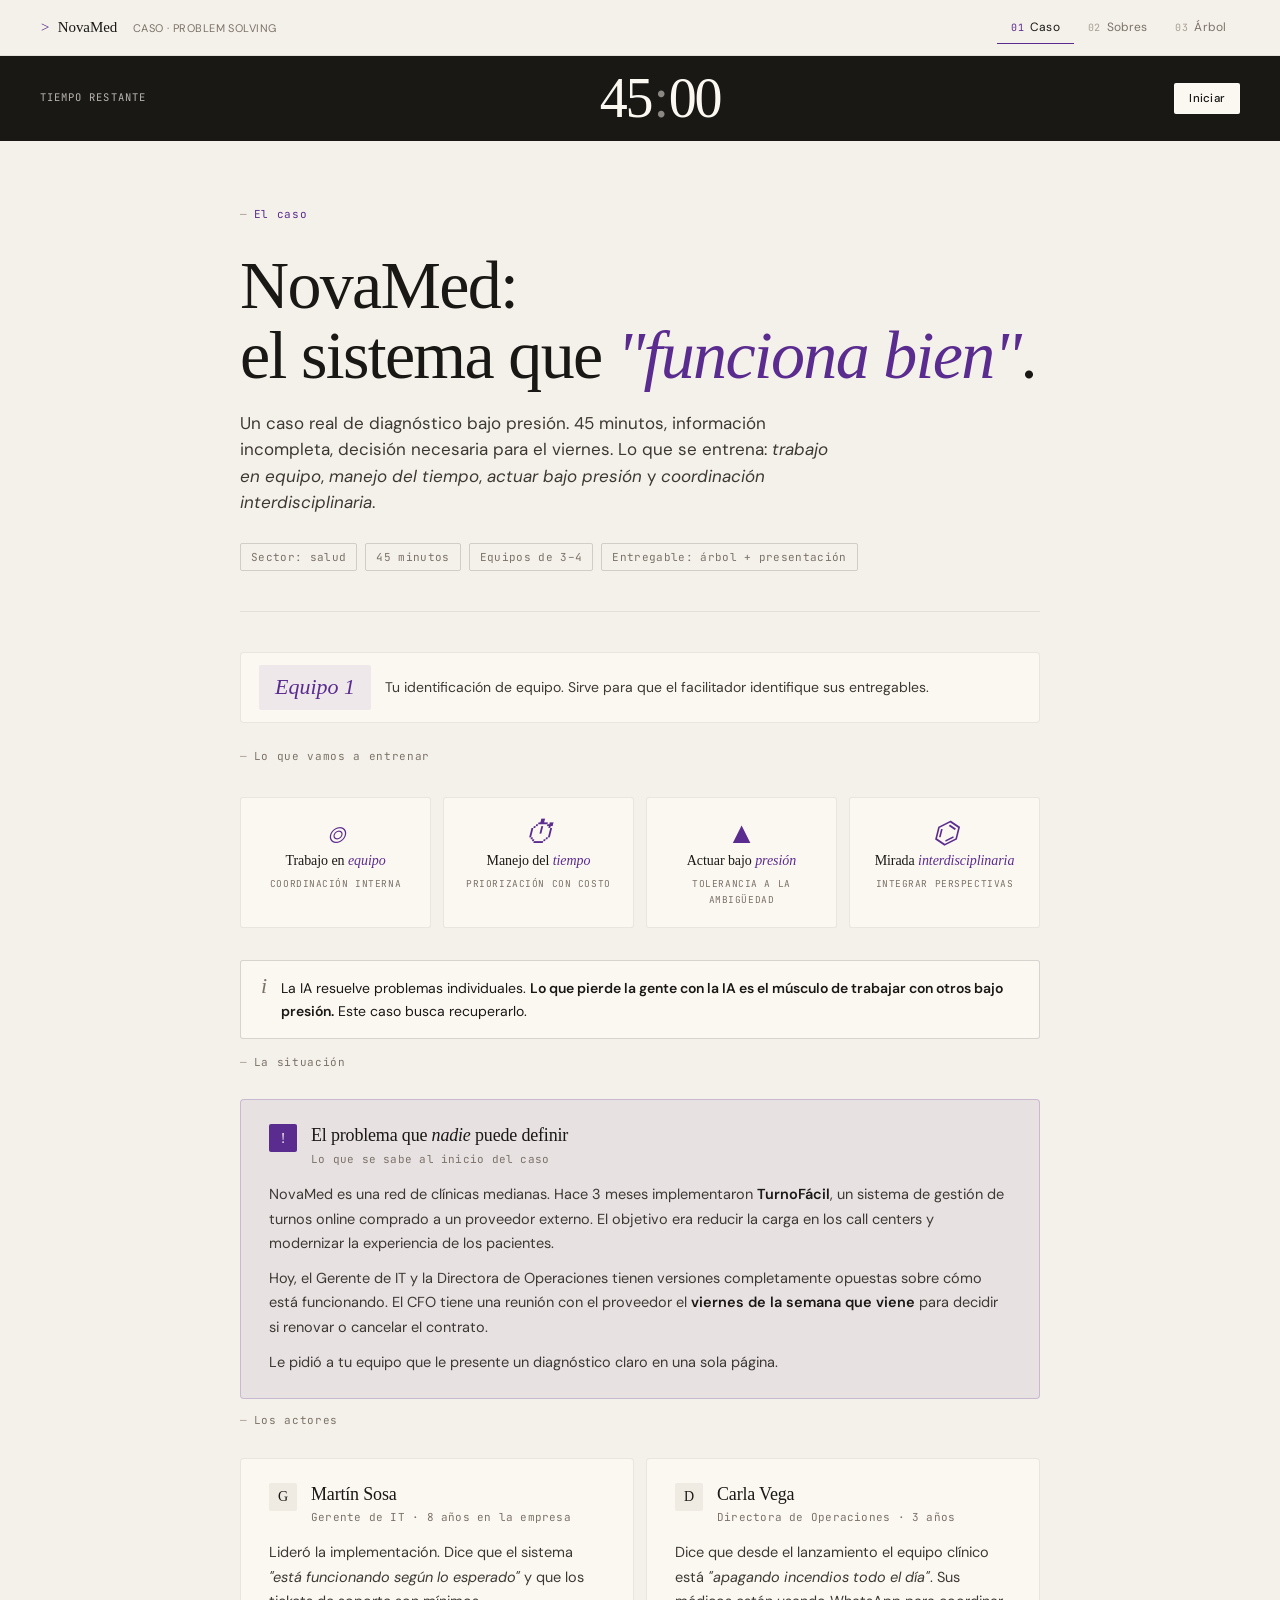
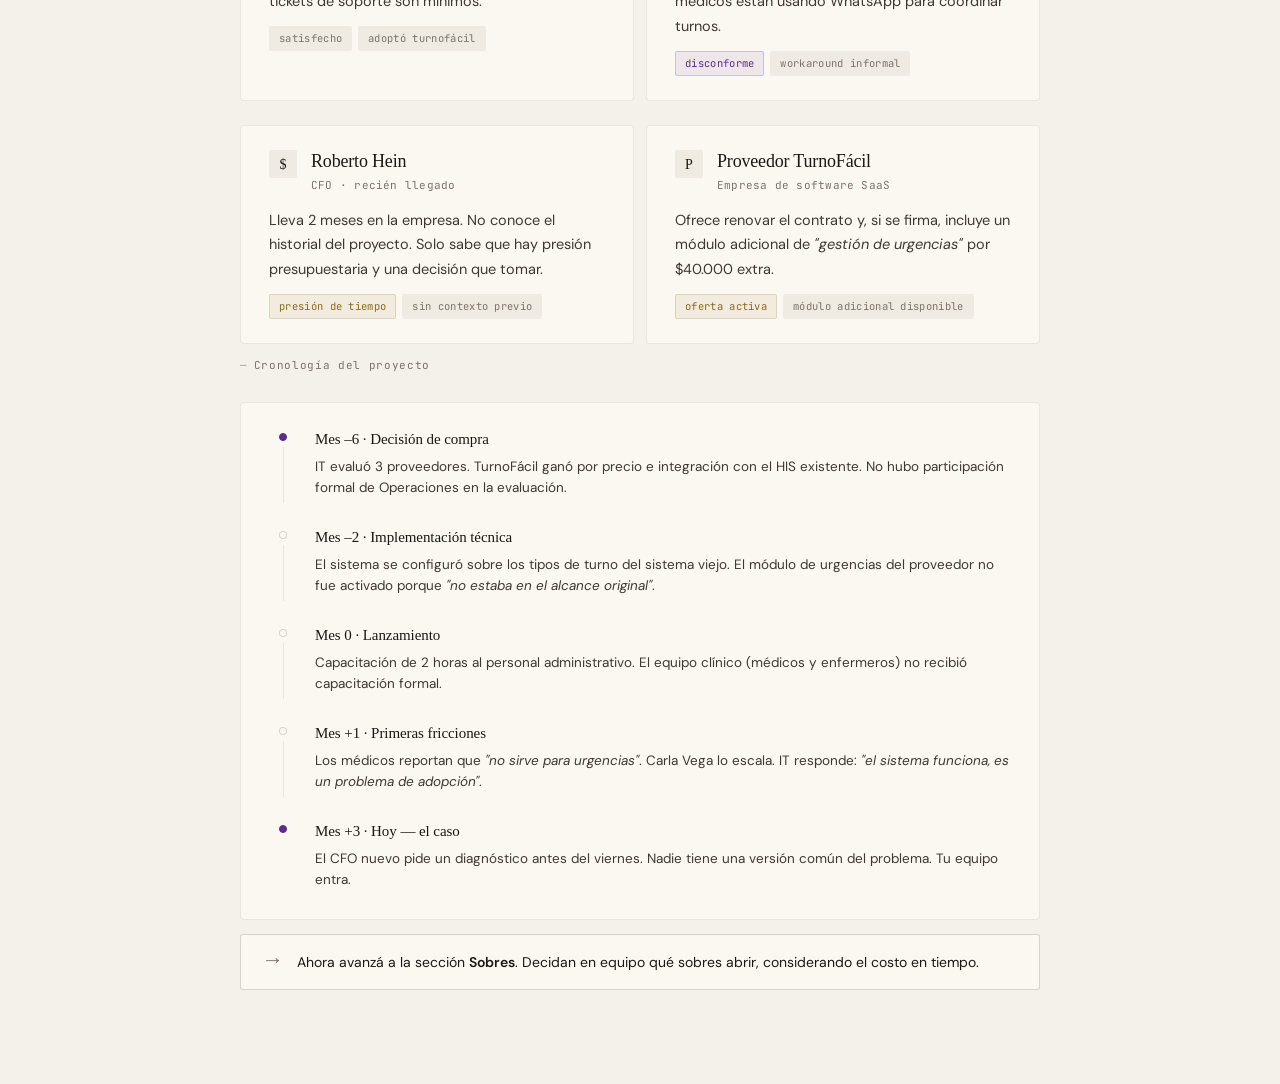
==== commit 824638bb: "Update22 index.html" ====
--- a/index.html
+++ b/index.html
@@ -427,33 +427,122 @@
         <tr><td>Activar Anexo C (ya pagado)</td><td class="num" style="color:#2C7A4A">USD 0</td><td style="color:#2C7A4A">sí</td></tr>
       </table>
 
+      <span class="editorial-marker" style="margin-top:20px;"><span class="dash">—</span>Entrevista a Lucía Méndez, abogada interna</span>
+      <p class="card-sub" style="margin-bottom:10px;">Quien firmó el contrato hace 6 meses.</p>
+
+      <div class="quote">
+        "Yo revisé el contrato desde lo legal. No es mi función revisar el alcance técnico. Cuando lo recibí, ya venía con todos los anexos firmados de hecho por el área que lo había negociado."
+        <div class="quote-author">— Lucía Méndez</div>
+      </div>
+
+      <div class="quote">
+        "El Anexo C, sí, lo leí. Decía 'Gestión de urgencias — incluido en paquete base'. Asumí que IT sabía qué módulos iba a activar. No estaba en mi alcance preguntar."
+        <div class="quote-author">— Lucía Méndez</div>
+      </div>
+
+      <div class="banner warn" style="margin-top:14px;">
+        <span class="banner-icon">!</span>
+        <div>El contrato se trató como <strong>trámite legal</strong>, no como mapa de capacidades. Cada área cumplió su parte. <em>Nadie miró el todo.</em></div>
+      </div>
+
       <div class="facilitator-note">
-        <strong>Para el facilitador:</strong> Sobre clave. Equipos que lo abren llegan a la recomendación correcta ("activar Anexo C, ahorrar 40k"). Si lo dejan cerrado, su árbol va a tener una causa raíz incompleta.
-      </div>
-    </div>
-  </div>
-
-  <!-- ============ SOBRE 5 — Historia del proceso (−2:30) ============ -->
-  <div class="sobre s5 closed" id="sobre-5" onclick="toggleSobre(this, event)" data-cost="150">
+        <strong>Para el facilitador:</strong> Sobre clave. Equipos que lo abren llegan a la recomendación correcta ("activar Anexo C, ahorrar 40k"). También tiene la causa raíz estructural ("nadie miró el todo"). Si lo dejan cerrado, su árbol va a tener una causa raíz incompleta.
+      </div>
+    </div>
+  </div>
+
+  <!-- ============ SOBRE 5 — Entrevista en vivo al CFO (−2:30) ============ -->
+  <div class="sobre s6 closed" id="sobre-5" onclick="toggleSobre(this, event)" data-cost="150">
     <button class="sobre-close-btn" onclick="closeSobre(event, this)" title="Cerrar">×</button>
-    <div class="sobre-label">Sobre 5 · Historia del proceso <span class="sobre-cost cost">−2:30 min</span></div>
-    <div class="sobre-locked-title">Cómo se compró el sistema y por qué nadie leyó el Anexo C</div>
+    <div class="sobre-label">Sobre 5 · Entrevista en vivo al CFO <span class="sobre-cost cost">−2:30 min</span></div>
+    <div class="sobre-locked-title">Un compañero actúa de Roberto Hein. Lo entrevistan 5 minutos.</div>
     <div class="sobre-cta">click para abrir <span class="arrow">→</span></div>
     <div class="sobre-content">
-      <div class="sobre-title">Cómo <em>llegamos</em> acá</div>
-      <p class="card-sub" style="margin-bottom:18px;">Cronología de la compra y entrevistas a la abogada interna que firmó el contrato hace 6 meses.</p>
-
-      <span class="editorial-marker"><span class="dash">—</span>Cronología</span>
-
-      <div class="card">
-        <div class="timeline">
-          <div class="tl-item">
-            <div class="tl-left"><div class="tl-dot active"></div><div class="tl-line"></div></div>
-            <div class="tl-content">
-              <div class="tl-title">Mes –6 · Decisión de compra</div>
-              <div class="tl-body">IT evaluó 3 proveedores. TurnoFácil ganó por precio. <em>No hubo participación formal de Operaciones</em> en la evaluación.</div>
-            </div>
-          </div>
+      <div class="sobre-title">Tienen 5 minutos con <em>el CFO</em></div>
+      <p class="card-sub" style="margin-bottom:18px;">No es una entrevista escrita. Uno del equipo actúa de Roberto Hein. El resto lo entrevista en vivo, 5 minutos cronometrados. Las respuestas dependen de las preguntas.</p>
+
+      <div class="live-interview-box">
+        <div class="live-interview-label">Reglas de la entrevista en vivo</div>
+        <div class="live-interview-rules">
+          <p><strong>1.</strong> Elijan a una persona del equipo para actuar de <em>Roberto Hein</em>. El facilitador le va a entregar un guion impreso con el contexto del personaje y respuestas posibles.</p>
+          <p><strong>2.</strong> El resto del equipo tiene <strong>5 minutos</strong> para entrevistarlo. Pueden hacer las preguntas que quieran.</p>
+          <p><strong>3.</strong> <em>Importante:</em> el actor solo responde lo que está en su guion. Si le hacen preguntas vagas, va a dar respuestas genéricas. Si le hacen preguntas específicas y bien pensadas, va a revelar información útil.</p>
+          <p><strong>4.</strong> Después de los 5 minutos, el actor vuelve al equipo y se descarta el rol.</p>
+        </div>
+      </div>
+
+      <span class="editorial-marker"><span class="dash">—</span>Lo que el equipo sabe del CFO antes de entrevistarlo</span>
+
+      <div class="character-card">
+        <div class="character-name">Roberto <em>Hein</em></div>
+        <div class="character-role">CFO · 2 meses en NovaMed</div>
+        <div class="character-known">
+          <p><strong>Background público:</strong> Llegó hace 2 meses desde una empresa de retail. Es la primera vez que trabaja en salud. Reporta al CEO.</p>
+          <p><strong>Lo que sabe del proyecto:</strong> que IT y Operaciones están en conflicto, que hay una decisión que tomar el viernes, y que está en juego un contrato de USD 220.000 al año.</p>
+          <p><strong>Su prioridad declarada:</strong> no tomar decisiones reactivas. Quiere entender el problema antes de firmar.</p>
+        </div>
+      </div>
+
+      <div class="banner info">
+        <span class="banner-icon">i</span>
+        <div><strong>Pista para el equipo entrevistador:</strong> piensen qué necesita realmente saber el CFO para decidir, y qué preocupaciones <em>no</em> les dijo todavía. Las preguntas obvias dan respuestas obvias. Las preguntas inteligentes destraban información que no está en ningún sobre.</div>
+      </div>
+
+      <div class="facilitator-note">
+        <strong>Para el facilitador:</strong> Cuando un equipo abra este sobre, andá a la sección <em>Notas</em> e imprimí el guion del CFO. Entregaselo al actor en una hoja aparte (no debe verlo el resto del equipo). Cronometrá los 5 minutos.
+      </div>
+    </div>
+  </div>
+
+  <!-- ============ SOBRE 6 — Reporte del sector (TRAMPA) (−2:30) ============ -->
+  <div class="sobre s7 closed" id="sobre-6" onclick="toggleSobre(this, event)" data-cost="150">
+    <button class="sobre-close-btn" onclick="closeSobre(event, this)" title="Cerrar">×</button>
+    <div class="sobre-label">Sobre 6 · Reporte del sector <span class="sobre-cost cost">−2:30 min</span></div>
+    <div class="sobre-locked-title">Benchmark de software médico — tendencias 2025</div>
+    <div class="sobre-cta">click para abrir <span class="arrow">→</span></div>
+    <div class="sobre-content">
+      <div class="sobre-title">Tendencias del <em>sector salud</em></div>
+      <p class="card-sub" style="margin-bottom:18px;">Reporte público de la industria de software médico latinoamericano. Fuente: estudio sectorial 2025.</p>
+
+      <span class="editorial-marker"><span class="dash">—</span>Adopción de software de turnos en clínicas medianas</span>
+      <table class="data-table">
+        <tr><th>Región</th><th class="num">% adopción 2023</th><th class="num">% adopción 2025</th></tr>
+        <tr><td>Argentina</td><td class="num">42%</td><td class="num">61%</td></tr>
+        <tr><td>Chile</td><td class="num">58%</td><td class="num">73%</td></tr>
+        <tr><td>México</td><td class="num">35%</td><td class="num">54%</td></tr>
+        <tr><td>Brasil</td><td class="num">49%</td><td class="num">68%</td></tr>
+      </table>
+
+      <span class="editorial-marker" style="margin-top:20px;"><span class="dash">—</span>Comparativa de proveedores principales (LatAm)</span>
+      <table class="data-table">
+        <tr><th>Proveedor</th><th class="num">Market share</th><th>Tipo</th><th>Foco</th></tr>
+        <tr><td>SaludTech</td><td class="num">32%</td><td>SaaS</td><td>Clínicas grandes</td></tr>
+        <tr><td>TurnoFácil</td><td class="num">18%</td><td>SaaS</td><td>Clínicas medianas</td></tr>
+        <tr><td>MediFlow</td><td class="num">15%</td><td>On-premise</td><td>Hospitales</td></tr>
+        <tr><td>AppointMD</td><td class="num">12%</td><td>SaaS</td><td>Consultorios</td></tr>
+        <tr><td>Otros</td><td class="num">23%</td><td>—</td><td>—</td></tr>
+      </table>
+
+      <span class="editorial-marker" style="margin-top:20px;"><span class="dash">—</span>Tendencias del sector 2025</span>
+      <div class="card-body">
+        <p><strong>·</strong> El 67% de las clínicas medianas latinoamericanas planea aumentar su inversión en software de gestión en los próximos 18 meses.</p>
+        <p><strong>·</strong> Los principales drivers son: experiencia del paciente (78%), eficiencia operativa (65%) y compliance regulatorio (43%).</p>
+        <p><strong>·</strong> El gasto promedio anual en software médico por clínica mediana es de USD 145.000.</p>
+        <p><strong>·</strong> La adopción de IA en gestión de turnos está creciendo: 12% de las clínicas la usan en alguna forma en 2025.</p>
+        <p><strong>·</strong> El sector enfrenta desafíos de integración con sistemas legacy, capacitación del personal y resistencia al cambio.</p>
+      </div>
+
+      <p class="card-sub" style="margin-top:20px;">Fuente: Reporte anual de software médico LatAm 2025. Cámara de Salud Digital.</p>
+
+      <div class="trap-reveal">
+        — Reporte del sector — <strong>no aporta información específica sobre el caso NovaMed</strong>. El equipo pagó 2:30 por contexto macro. Aprendizaje: <em>no toda la información disponible vale lo mismo</em>.
+      </div>
+
+      <div class="facilitator-note">
+        <strong>Para el facilitador:</strong> Este es el <strong>sobre trampa</strong>. Los datos son reales y específicos del sector, pero <em>no diagnostican el problema de NovaMed</em>. Equipos que lo abren por inercia ("abramos todo") pagan 2:30 sin obtener nada útil. En la retro, preguntar: <em>"¿cuándo se dieron cuenta que este sobre no aportaba?"</em>. Eso es el aprendizaje clave: discriminar qué información sirve antes de pagar por ella.
+      </div>
+    </div>
+  </div>
           <div class="tl-item">
             <div class="tl-left"><div class="tl-dot"></div><div class="tl-line"></div></div>
             <div class="tl-content">
@@ -640,6 +729,110 @@
     <h2 class="display">Cómo <em>observar</em> las soft skills.</h2>
     <p class="lead">Lo que mirar durante la sesión y cómo registrar lo que pasó. La observación se hace en vivo. La evaluación de los entregables (árbol + presentación) se hace después.</p>
   </div>
+
+  <span class="editorial-marker"><span class="dash">—</span>Guion del CFO (para el actor del Sobre 5)</span>
+
+  <div class="card-body" style="margin-bottom:12px;">
+    <p>Cuando un equipo abra el Sobre 5 (Entrevista en vivo al CFO), imprimí este guion y entregaselo al actor en una hoja aparte. <strong>El resto del equipo no debe verlo.</strong> Botón <em>Imprimir guion</em> abajo de este bloque.</p>
+  </div>
+
+  <div class="actor-script" id="actor-script">
+    <div class="script-header">Guion confidencial · Roberto Hein, CFO de NovaMed</div>
+
+    <div class="script-section">
+      <h4>Tu personaje</h4>
+      <p>Sos <strong>Roberto Hein</strong>, CFO de NovaMed. Llegaste hace 2 meses desde una empresa de retail (una cadena de electrodomésticos). Es la primera vez que trabajás en salud y todavía estás aprendiendo el sector.</p>
+      <p>Reportás al CEO. Sos pragmático, prefirís decisiones basadas en datos, no en opiniones. Pero también sabés que en una empresa nueva, las opiniones de los gerentes de área importan políticamente.</p>
+      <p>Tenés reunión con el proveedor de TurnoFácil <strong>el viernes</strong>. Tu CEO te pidió que decidas vos.</p>
+    </div>
+
+    <div class="script-section">
+      <h4>Tu tono</h4>
+      <p><em>Profesional pero impaciente</em>. Tenés tiempo limitado. No respondés rodeos. Si te hacen una pregunta vaga, devolvés una respuesta vaga. Si te hacen una pregunta precisa, respondés con detalle.</p>
+    </div>
+
+    <div class="script-section">
+      <h4>Respuestas a preguntas comunes</h4>
+
+      <div class="qa-pair">
+        <div class="q">P: ¿Qué necesitás de nosotros?</div>
+        <div class="a">"Necesito una recomendación clara para el viernes. Renovar el contrato o no. Y si renuevo, si pago los 40k del módulo adicional o no. Eso es todo."</div>
+      </div>
+
+      <div class="qa-pair">
+        <div class="q">P: ¿Cuál es tu prioridad / qué te importa más?</div>
+        <div class="a">"Que la decisión sea defendible. No quiero llegar a fin de año y tener que explicar por qué firmamos algo que no funciona. Tampoco quiero cancelar algo que sí funciona."</div>
+      </div>
+
+      <div class="qa-pair">
+        <div class="q">P: ¿Confiás en lo que dice IT? ¿Y en lo que dice Operaciones?</div>
+        <div class="a">"Confío en los dos, pero no estoy seguro de que estén hablando del mismo problema. Esa es parte de la razón por la que les pedí a ustedes que miraran esto."</div>
+      </div>
+
+      <div class="qa-pair">
+        <div class="q">P: ¿Cuánto presupuesto tenés disponible?</div>
+        <div class="a">"El contrato base está aprobado. Los 40k del módulo adicional los tengo que justificar al CEO. No los voy a pelear si está claro que valen la pena."</div>
+      </div>
+
+      <div class="qa-pair">
+        <div class="q">P: ¿Qué pasa si no se renueva?</div>
+        <div class="a">"No sé. Eso es parte de lo que tienen que decirme ustedes. Si me dicen 'no renovar', necesito saber qué hacemos después. No puedo dejar a las clínicas sin sistema."</div>
+      </div>
+    </div>
+
+    <div class="secret">
+      <div class="secret-label">Información que solo revelás si te preguntan bien</div>
+
+      <div class="qa-pair">
+        <div class="q">P: ¿Hay alguna preocupación política que no nos dijiste?</div>
+        <div class="a">"Sí. Martín Sosa (IT) lleva 8 años acá y tiene buena relación con el CEO. Si la recomendación es 'IT compró mal', necesito que esté muy bien argumentado. No quiero pelearme con el CEO en mi tercer mes."</div>
+      </div>
+
+      <div class="qa-pair">
+        <div class="q">P: ¿Qué te haría firmar tranquilo?</div>
+        <div class="a">"Que me digan exactamente qué hacer el viernes, quién es responsable de cada acción, y en qué plazo lo voy a ver funcionando. Una hoja, tres bullets, máximo."</div>
+      </div>
+
+      <div class="qa-pair">
+        <div class="q">P: ¿Confiás en el proveedor TurnoFácil?</div>
+        <div class="a">"Honestamente, no del todo. Me ofrecieron un módulo adicional por 40k antes de que yo entendiera el problema. Eso me huele a venta agresiva. Pero no tengo evidencia, es intuición."</div>
+      </div>
+
+      <div class="qa-pair">
+        <div class="q">P: ¿Leíste el contrato original?</div>
+        <div class="a">"No completo. Confié en que el área legal lo había revisado bien. ¿Por qué? ¿Hay algo en el contrato que debería saber?"</div>
+      </div>
+    </div>
+
+    <div class="script-section" style="margin-top:14px;">
+      <h4>Si te hacen preguntas que NO están acá</h4>
+      <p>Improvisá manteniéndote en personaje. Recordá: sos pragmático, impaciente, querés decisión clara. Si no sabés algo, decílo: <em>"No sé, recién llegué hace 2 meses"</em>. Si te están haciendo perder el tiempo, decílo: <em>"¿Tiene esto algo que ver con el viernes?"</em>.</p>
+    </div>
+  </div>
+
+  <button class="print-script-btn" onclick="window.print()">Imprimir guion para el actor</button>
+
+  <hr class="divider">
+
+  <span class="editorial-marker"><span class="dash">—</span>El sobre trampa</span>
+
+  <div class="card warn">
+    <div class="card-header">
+      <div class="card-icon">!</div>
+      <div>
+        <div class="card-title">Sobre 6 (Reporte del sector) es deliberadamente <em style="font-style:italic;color:var(--accent);">poco útil</em></div>
+        <div class="card-sub">Contiene datos macro del sector salud</div>
+      </div>
+    </div>
+    <div class="card-body">
+      <p>El Sobre 6 tiene <strong>información real y verificable del sector</strong> (adopción de software, comparativas de proveedores, tendencias). Pero <em>nada de eso ayuda a diagnosticar el problema específico de NovaMed</em>.</p>
+      <p>Los equipos que abren todos los sobres por defecto pagan 2:30 sin obtener nada útil. Es deliberado.</p>
+      <p><strong>Aprendizaje para discutir en la retro:</strong> ¿cuándo se dieron cuenta de que este sobre no aportaba? ¿Lo abrieron por inercia o lo decidieron? ¿Qué criterio usaron para elegir qué sobres abrir?</p>
+      <p>Esto es lo opuesto al hábito de "preguntarle todo a la IA por si acaso". Con la IA pedir más no cuesta tiempo. Acá sí. <em>Aprender a discriminar antes de pedir información es una habilidad concreta que se pierde con el uso intensivo de IA.</em></p>
+    </div>
+  </div>
+
+  <hr class="divider">
 
   <span class="editorial-marker"><span class="dash">—</span>Qué observar en vivo</span>
 
--- a/styles.css
+++ b/styles.css
@@ -1483,3 +1483,270 @@
   .tree-content-area { margin-left: 90px; }
   .tree-level-tag { font-size: 11px; padding-right: 10px; }
 }
+
+/* ============================================================
+   CRONÓMETRO — sticky, grande, visible
+   ============================================================ */
+.timer-bar {
+  position: sticky;
+  top: 56px; /* después del nav */
+  z-index: 90;
+  background: var(--ink);
+  color: var(--paper);
+  padding: 14px 2.5rem;
+  display: flex;
+  align-items: center;
+  justify-content: space-between;
+  gap: 1.5rem;
+  border-bottom: 1px solid var(--ink);
+}
+.timer-bar.urgent {
+  background: var(--accent);
+  animation: timerPulse 1.5s ease-in-out infinite;
+}
+.timer-bar.expired {
+  background: #2A1010;
+  color: #C97676;
+}
+@keyframes timerPulse {
+  0%, 100% { box-shadow: 0 0 0 0 rgba(91, 44, 143, 0.6); }
+  50%      { box-shadow: 0 0 0 6px rgba(91, 44, 143, 0); }
+}
+
+.timer-label {
+  font-family: var(--mono);
+  font-size: 10.5px;
+  letter-spacing: 0.1em;
+  text-transform: uppercase;
+  opacity: 0.7;
+  margin-right: auto;
+}
+.timer-display {
+  font-family: var(--serif);
+  font-size: clamp(36px, 5vw, 56px);
+  font-weight: 500;
+  letter-spacing: -0.04em;
+  line-height: 1;
+  font-variant-numeric: tabular-nums;
+  font-feature-settings: 'tnum' 1;
+}
+.timer-display .sep {
+  opacity: 0.5;
+  margin: 0 2px;
+}
+.timer-actions {
+  display: flex;
+  gap: 8px;
+  margin-left: auto;
+}
+.timer-action {
+  font-family: var(--sans);
+  font-size: 11.5px;
+  padding: 7px 14px;
+  border-radius: 2px;
+  background: transparent;
+  border: 1px solid rgba(255,255,255,0.25);
+  color: var(--paper);
+  cursor: pointer;
+  letter-spacing: 0.02em;
+  transition: all 0.15s;
+}
+.timer-action:hover {
+  background: rgba(255,255,255,0.1);
+  border-color: rgba(255,255,255,0.4);
+}
+.timer-action.start {
+  background: var(--paper);
+  color: var(--ink);
+  font-weight: 500;
+}
+.timer-action.start:hover { background: rgba(255,255,255,0.85); }
+
+.timer-penalty-flash {
+  position: fixed;
+  top: 110px;
+  left: 50%;
+  transform: translateX(-50%);
+  background: var(--accent);
+  color: var(--paper);
+  padding: 12px 24px;
+  border-radius: 4px;
+  font-family: var(--serif);
+  font-size: 20px;
+  font-weight: 500;
+  z-index: 1000;
+  opacity: 0;
+  pointer-events: none;
+  animation: penaltyFlash 1.8s ease-out;
+  box-shadow: 0 8px 24px rgba(0,0,0,0.3);
+}
+@keyframes penaltyFlash {
+  0%   { opacity: 0; transform: translate(-50%, -10px); }
+  20%  { opacity: 1; transform: translate(-50%, 0); }
+  80%  { opacity: 1; transform: translate(-50%, 0); }
+  100% { opacity: 0; transform: translate(-50%, -8px); }
+}
+
+/* Estado "tiempo agotado" — bloquear interacciones */
+body.time-expired .sobre.closed { cursor: not-allowed; opacity: 0.5; }
+body.time-expired .sobre.closed:hover { transform: none; background-color: var(--surface-warm); }
+body.time-expired .tree-add-floating,
+body.time-expired .tree-node-visual { pointer-events: none; opacity: 0.6; }
+
+.time-expired-overlay {
+  display: none;
+  position: fixed;
+  inset: 0;
+  background: rgba(26, 24, 21, 0.75);
+  backdrop-filter: blur(3px);
+  z-index: 500;
+  align-items: center;
+  justify-content: center;
+}
+body.time-expired .time-expired-overlay { display: flex; }
+.time-expired-card {
+  background: var(--paper);
+  border: 1px solid var(--accent);
+  border-radius: 4px;
+  padding: 2.5rem 3rem;
+  max-width: 440px;
+  text-align: center;
+}
+.time-expired-card .title {
+  font-family: var(--serif);
+  font-style: italic;
+  color: var(--accent);
+  margin-bottom: 12px;
+}
+.time-expired-card p {
+  font-size: 14.5px;
+  color: var(--ink-soft);
+  line-height: 1.5;
+  margin-bottom: 16px;
+}
+
+/* ============================================================
+   SOBRES CON 5 COLORES DISTINTOS
+   ============================================================ */
+.sobre.s1 { border-left: 3px solid var(--accent); }
+.sobre.s1 .sobre-label { color: var(--accent); }
+.sobre.s2 { border-left: 3px solid #2C7A4A; }
+.sobre.s2 .sobre-label { color: #2C7A4A; }
+.sobre.s3 { border-left: 3px solid #C25A3D; }
+.sobre.s3 .sobre-label { color: #C25A3D; }
+.sobre.s4 { border-left: 3px solid #B8842C; }
+.sobre.s4 .sobre-label { color: #B8842C; }
+.sobre.s5 { border-left: 3px solid #B83A6F; }
+.sobre.s5 .sobre-label { color: #B83A6F; }
+
+/* Estado cerrado del sobre con color matching */
+.sobre.s1.closed { background-color: rgba(91, 44, 143, 0.05); }
+.sobre.s2.closed { background-color: rgba(44, 122, 74, 0.05); }
+.sobre.s3.closed { background-color: rgba(194, 90, 61, 0.05); }
+.sobre.s4.closed { background-color: rgba(184, 132, 44, 0.05); }
+.sobre.s5.closed { background-color: rgba(184, 58, 111, 0.05); }
+
+.sobre-cost {
+  display: inline-block;
+  font-family: var(--mono);
+  font-size: 10px;
+  padding: 3px 8px;
+  border-radius: 2px;
+  margin-left: 10px;
+  letter-spacing: 0.06em;
+  text-transform: uppercase;
+  background: var(--surface-warm);
+  color: var(--muted);
+}
+.sobre-cost.free {
+  background: rgba(44, 122, 74, 0.12);
+  color: #2C7A4A;
+  border: 1px solid rgba(44, 122, 74, 0.25);
+}
+.sobre-cost.cost {
+  background: var(--accent-soft);
+  color: var(--accent);
+  border: 1px solid var(--accent-border);
+}
+
+/* ============================================================
+   IDENTIDAD DE EQUIPO (sutil, sin alarmas)
+   ============================================================ */
+.team-banner {
+  background: var(--paper);
+  border: 1px solid var(--border);
+  border-radius: 4px;
+  padding: 12px 18px;
+  margin-bottom: 1.5rem;
+  display: flex;
+  align-items: center;
+  gap: 14px;
+  font-family: var(--sans);
+}
+.team-badge {
+  font-family: var(--serif);
+  font-style: italic;
+  font-size: 22px;
+  font-weight: 500;
+  color: var(--accent);
+  padding: 4px 16px;
+  border-radius: 2px;
+  background: var(--accent-soft);
+}
+.team-text {
+  font-size: 14px;
+  color: var(--ink-soft);
+}
+
+/* ============================================================
+   HERO SOFT SKILLS — las 4 capacidades destacadas
+   ============================================================ */
+.softskills-grid {
+  display: grid;
+  grid-template-columns: repeat(4, 1fr);
+  gap: 12px;
+  margin: 2rem 0;
+}
+.softskill-card {
+  background: var(--paper);
+  border: 1px solid var(--border);
+  border-radius: 3px;
+  padding: 1.25rem 1rem;
+  text-align: center;
+  transition: all 0.2s;
+}
+.softskill-card:hover {
+  border-color: var(--accent-border);
+  background: var(--accent-soft);
+}
+.softskill-icon {
+  font-family: var(--serif);
+  font-style: italic;
+  font-size: 30px;
+  font-weight: 500;
+  color: var(--accent);
+  margin-bottom: 4px;
+  line-height: 1;
+}
+.softskill-name {
+  font-family: var(--serif);
+  font-size: 14px;
+  font-weight: 500;
+  color: var(--ink);
+  line-height: 1.3;
+  letter-spacing: -0.005em;
+}
+.softskill-sub {
+  font-family: var(--mono);
+  font-size: 9.5px;
+  color: var(--muted);
+  text-transform: uppercase;
+  letter-spacing: 0.06em;
+  margin-top: 6px;
+}
+
+@media (max-width: 760px) {
+  .softskills-grid { grid-template-columns: repeat(2, 1fr); }
+  .timer-bar { padding: 10px 1.25rem; }
+  .timer-display { font-size: 32px; }
+}
